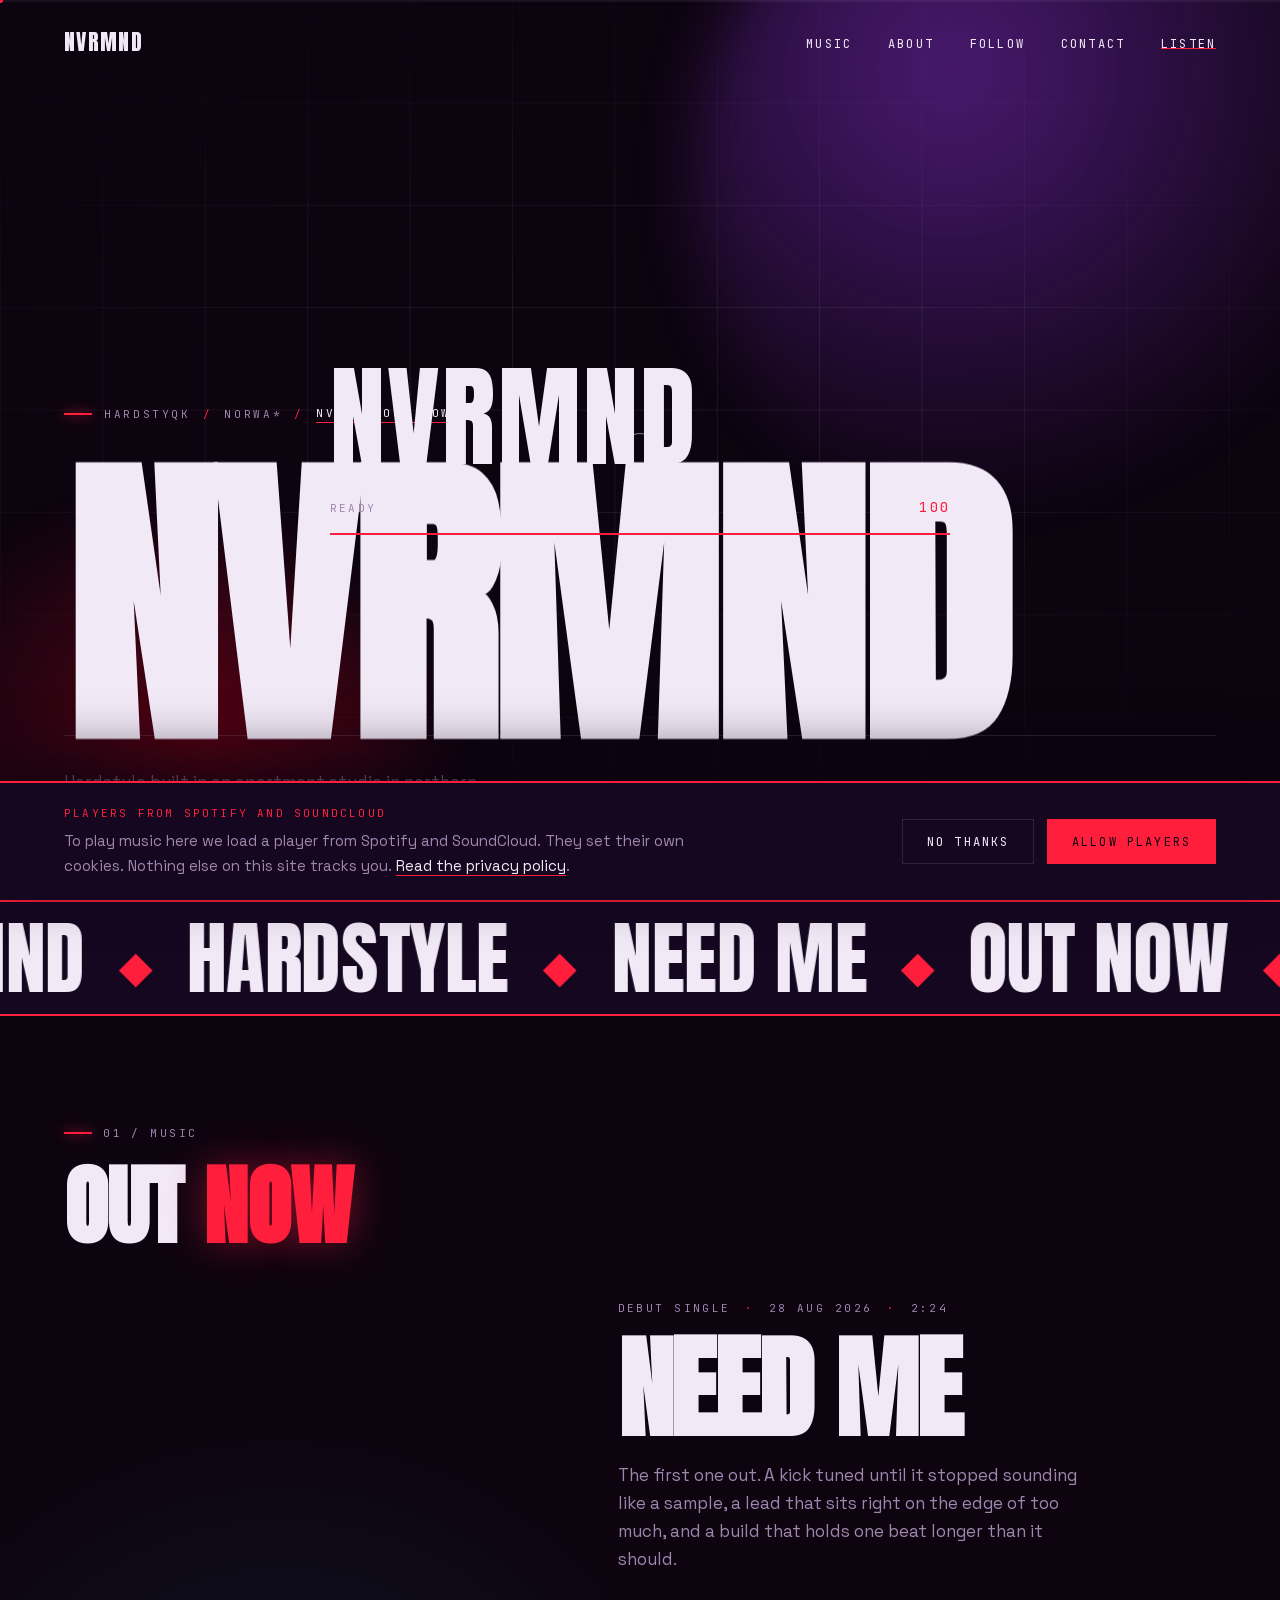
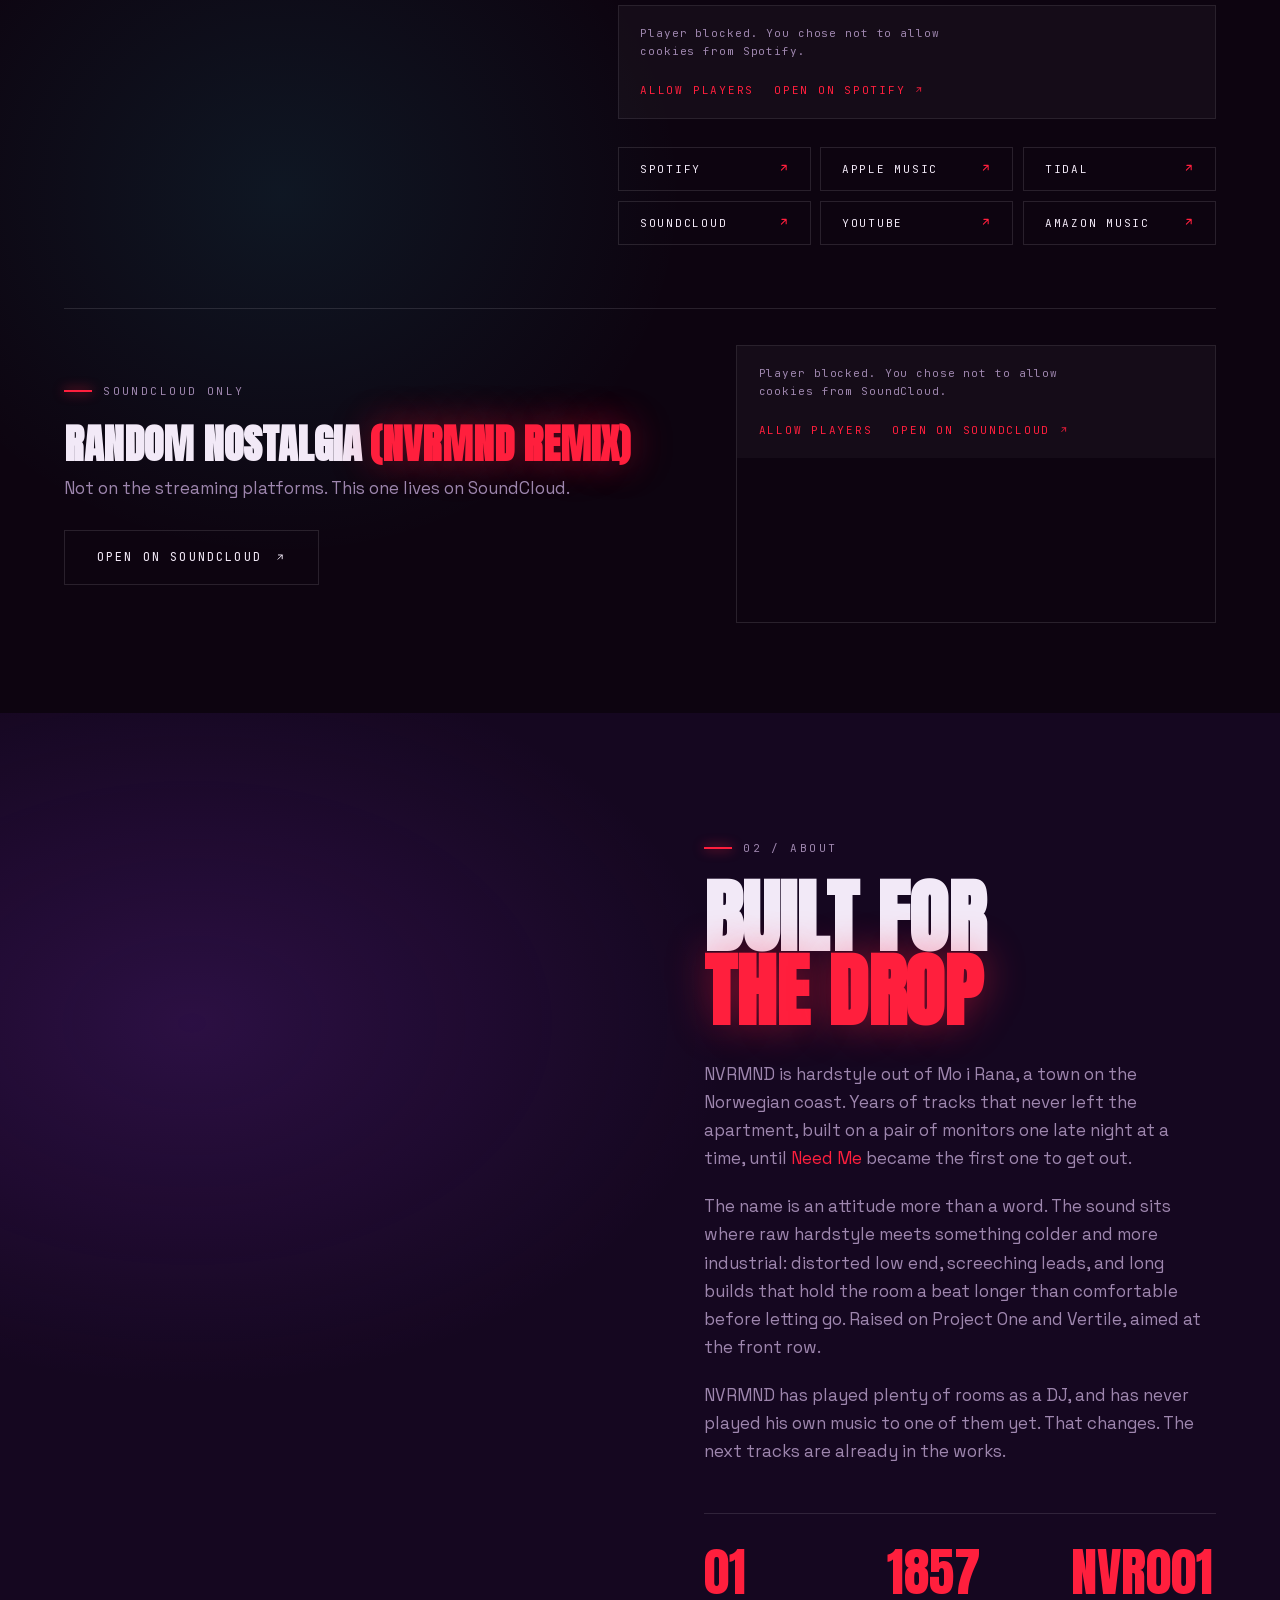
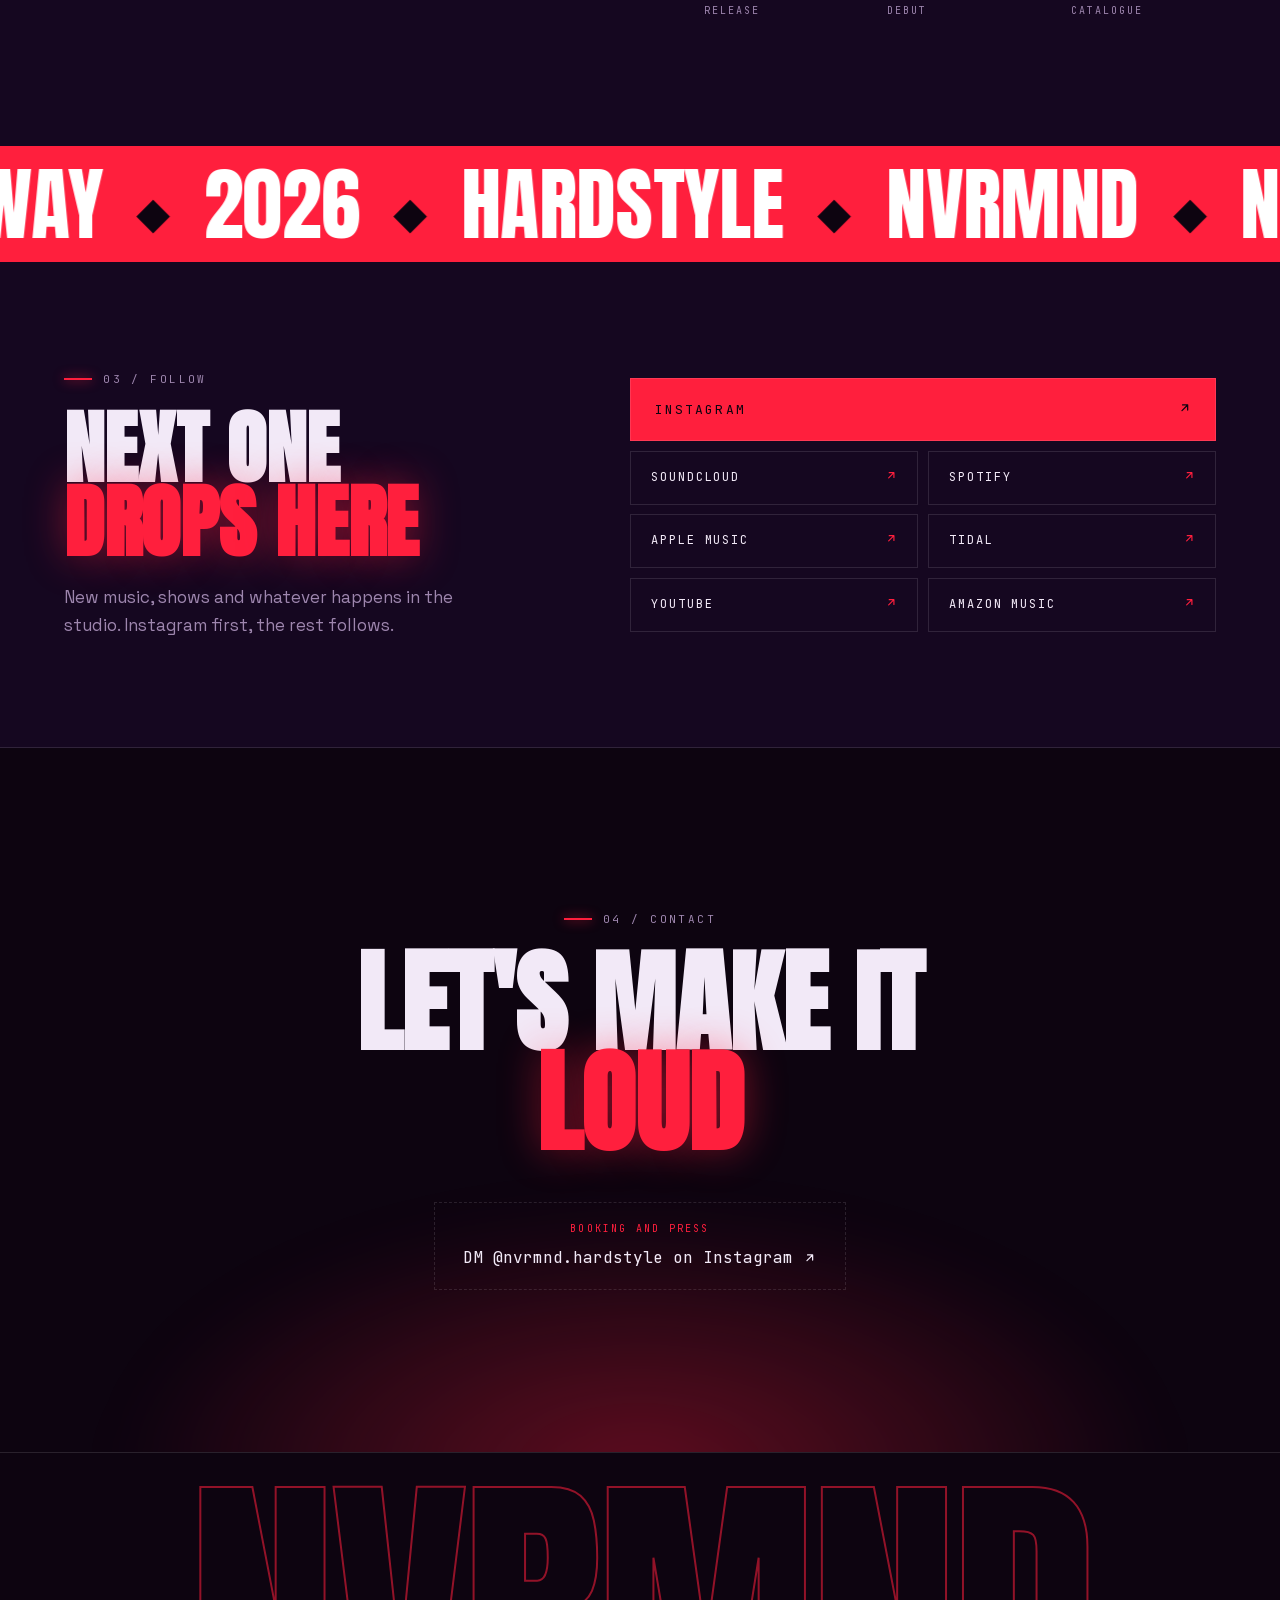
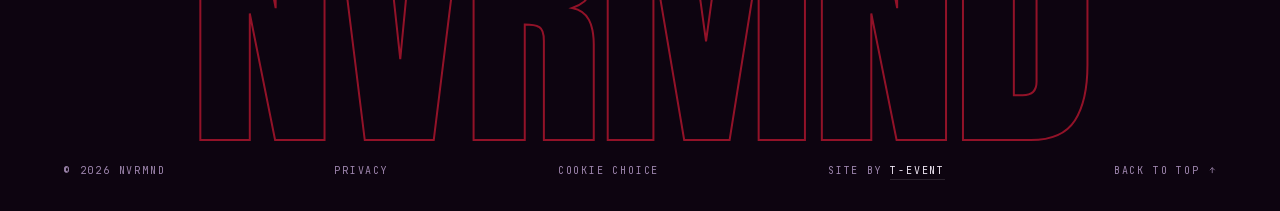
==== index.html @ ece62147 "Selvhostede skrifter, null kall til Google Tre woff2-filer i assets/fonts/, 68 KiB totalt, latin-del" ====
<!DOCTYPE html>
<html lang="en">
<head>
<meta charset="UTF-8">
<meta name="viewport" content="width=device-width, initial-scale=1">
<title>NVRMND | Norwegian Hardstyle Producer</title>
<meta name="description" content="NVRMND is a hardstyle producer from Norway. Debut single Need Me is out now on Spotify, Apple Music, Tidal and SoundCloud.">
<meta name="theme-color" content="#0D0410">
<meta name="format-detection" content="telephone=no">
<meta name="author" content="NVRMND">

<!-- Full indeksering, og store forhåndsvisningsbilder i søkeresultatene -->
<meta name="robots" content="index, follow, max-image-preview:large, max-snippet:-1, max-video-preview:-1">

<!-- Delingskort (Instagram, Messenger, Discord osv.).
     og:image og og:url MÅ være absolutte URL-er, ellers vises ikke kortet. -->
<meta property="og:type" content="profile">
<meta property="og:site_name" content="NVRMND">
<meta property="og:locale" content="en_GB">
<meta property="og:title" content="NVRMND | Norwegian Hardstyle Producer">
<meta property="og:description" content="Debut single Need Me is out now. Hardstyle from Norway.">
<meta property="og:url" content="https://t-event.github.io/nvrmnd-website/">
<!-- Liggende 1200x630 fordi Facebook og LinkedIn beskjærer kvadratiske bilder -->
<meta property="og:image" content="https://t-event.github.io/nvrmnd-website/assets/og-image.jpg">
<meta property="og:image:width" content="1200">
<meta property="og:image:height" content="630">
<meta property="og:image:alt" content="NVRMND. Debut single Need Me out now.">

<meta name="twitter:card" content="summary_large_image">
<meta name="twitter:title" content="NVRMND | Norwegian Hardstyle Producer">
<meta name="twitter:description" content="Debut single Need Me is out now. Hardstyle from Norway.">
<meta name="twitter:image" content="https://t-event.github.io/nvrmnd-website/assets/og-image.jpg">

<link rel="canonical" href="https://t-event.github.io/nvrmnd-website/">
<link rel="icon" href="favicon.ico" sizes="any">
<link rel="icon" href="assets/favicon.png" type="image/png">
<link rel="apple-touch-icon" href="assets/apple-touch-icon.png">
<link rel="manifest" href="site.webmanifest">

<!-- Settes før CSS lastes. Uten JavaScript får siden aldri klassen, og da
     vises alt innhold med én gang i stedet for å bli liggende usynlig
     bak preloaderen og scroll-avsløringen. -->
<script>document.documentElement.classList.add('js');</script>

<!-- Strukturerte data. Dette er det søkemotorer og språkmodeller leser for å
     forstå hvem artisten er og hva som er gitt ut. sameAs-lenkene knytter
     profilene sammen til én enhet i Googles kunnskapsgraf. -->
<script type="application/ld+json">
{
  "@context": "https://schema.org",
  "@graph": [
    {
      "@type": "MusicGroup",
      "@id": "https://t-event.github.io/nvrmnd-website/#artist",
      "name": "NVRMND",
      "alternateName": ["Nevermind", "NVRMND Hardstyle"],
      "genre": ["Hardstyle", "Hardcore", "Electronic"],
      "description": "NVRMND is a hardstyle producer from Norway. Distorted kicks, screeching leads, and long builds, all made in an apartment studio.",
      "url": "https://t-event.github.io/nvrmnd-website/",
      "image": "https://t-event.github.io/nvrmnd-website/assets/need-me.jpg",
      "foundingLocation": {
        "@type": "Place",
        "name": "Mo i Rana",
        "address": {
          "@type": "PostalAddress",
          "addressLocality": "Mo i Rana",
          "addressCountry": "NO"
        }
      },
      "sameAs": [
        "https://www.instagram.com/nvrmnd.hardstyle",
        "https://soundcloud.com/marius-hagensen",
        "https://open.spotify.com/artist/6vSV3iI3VMqzfy0wnWcI8E",
        "https://music.apple.com/no/artist/nvrmnd/6806555186",
        "https://tidal.com/artist/85185574",
        "https://music.amazon.com/artists/B01GB1HH3Y/nvrmnd"
      ]
    },
    {
      "@type": "MusicRecording",
      "@id": "https://t-event.github.io/nvrmnd-website/#need-me",
      "name": "Need Me",
      "byArtist": { "@id": "https://t-event.github.io/nvrmnd-website/#artist" },
      "datePublished": "2026-08-28",
      "duration": "PT2M24S",
      "genre": "Hardstyle",
      "inAlbum": {
        "@type": "MusicAlbum",
        "name": "Need Me",
        "albumProductionType": "StudioAlbum",
        "albumReleaseType": "SingleRelease",
        "byArtist": { "@id": "https://t-event.github.io/nvrmnd-website/#artist" }
      },
      "image": "https://t-event.github.io/nvrmnd-website/assets/need-me.jpg",
      "url": "https://open.spotify.com/track/4iiM7v8EZcTVfnWacZ7ghQ",
      "sameAs": [
        "https://open.spotify.com/track/4iiM7v8EZcTVfnWacZ7ghQ",
        "https://music.apple.com/no/album/need-me/6806555357?i=6806555358",
        "https://tidal.com/track/556694168",
        "https://soundcloud.com/marius-hagensen/need-me",
        "https://music.amazon.com/tracks/B0HH3XDYPG"
      ]
    },
    {
      "@type": "WebSite",
      "@id": "https://t-event.github.io/nvrmnd-website/#website",
      "url": "https://t-event.github.io/nvrmnd-website/",
      "name": "NVRMND",
      "inLanguage": "en",
      "about": { "@id": "https://t-event.github.io/nvrmnd-website/#artist" }
    }
  ]
}
</script>
<!-- Skriftene er selvhostet, se @font-face øverst i style.css. Forhåndslastes
     så de kommer samtidig med stilarket. -->
<link rel="preload" as="font" type="font/woff2" crossorigin href="assets/fonts/anton-400-latin.woff2">
<link rel="preload" as="font" type="font/woff2" crossorigin href="assets/fonts/jetbrains-mono-variable-latin.woff2">
<link rel="preload" as="font" type="font/woff2" crossorigin href="assets/fonts/space-grotesk-variable-latin.woff2">
<link rel="stylesheet" href="css/style.css?v=202609062348">
</head>
<body>

<!-- Ikoner som inline SVG. Unicode-piler ble tegnet som emoji på iPhone. -->
<svg width="0" height="0" style="position:absolute" aria-hidden="true" focusable="false">
  <symbol id="i-ne" viewBox="0 0 24 24"><path d="M7 17 17 7M8 7h9v9"/></symbol>
  <symbol id="i-down" viewBox="0 0 24 24"><path d="M12 5v14M6 13l6 6 6-6"/></symbol>
  <symbol id="i-up" viewBox="0 0 24 24"><path d="M12 19V5M6 11l6-6 6 6"/></symbol>
  <symbol id="i-right" viewBox="0 0 24 24"><path d="M5 12h14M13 6l6 6-6 6"/></symbol>
</svg>

<a class="skip" href="#top">Skip to content</a>

<!-- ============ FILM GRAIN OVERLAY ============ -->
<div class="grain" aria-hidden="true"></div>

<!-- ============ CUSTOM CURSOR ============ -->
<div class="cursor" aria-hidden="true">
  <div class="cursor__dot"></div>
  <div class="cursor__ring"><span class="cursor__label"></span></div>
</div>

<!-- ============ SCROLL PROGRESS ============ -->
<div class="progress" aria-hidden="true"><span class="progress__bar"></span></div>

<!-- ============ PRELOADER ============ -->
<div class="preloader" id="preloader">
  <div class="preloader__inner">
    <div class="preloader__word" data-scramble="NVRMND">NVRMND</div>
    <div class="preloader__meta">
      <span class="preloader__status">LOADING SYSTEM</span>
      <span class="preloader__count">000</span>
    </div>
    <div class="preloader__track"><span class="preloader__fill"></span></div>
  </div>
  <div class="preloader__curtain"></div>
</div>

<!-- ============ NAV ============ -->
<header class="nav">
  <a href="#hero" class="nav__logo" data-cursor="hover">NVRMND</a>

  <nav class="nav__links" aria-label="Main">
    <a href="#music"   class="nav__link" data-cursor="hover" data-text="Music"><span>Music</span></a>
    <a href="#about"   class="nav__link" data-cursor="hover" data-text="About"><span>About</span></a>
    <a href="#follow"  class="nav__link" data-cursor="hover" data-text="Follow"><span>Follow</span></a>
    <a href="#booking" class="nav__link" data-cursor="hover" data-text="Contact"><span>Contact</span></a>
    <!-- Artistprofilen, ikke låten: da trenger ikke lenka endres ved ny musikk -->
    <a href="https://open.spotify.com/artist/6vSV3iI3VMqzfy0wnWcI8E" target="_blank" rel="noopener"
       class="nav__link nav__link--cta" data-cursor="hover" data-text="Listen"><span>Listen</span></a>
  </nav>

  <button class="nav__toggle" id="navToggle" aria-label="Menu" aria-expanded="false">
    <span></span><span></span>
  </button>
</header>

<!-- ============ MOBILE MENU ============ -->
<div class="menu" id="menu">
  <a href="#music"   class="menu__link">Music</a>
  <a href="#about"   class="menu__link">About</a>
  <a href="#follow"  class="menu__link">Follow</a>
  <a href="#booking" class="menu__link">Contact</a>
  <a href="https://open.spotify.com/artist/6vSV3iI3VMqzfy0wnWcI8E" target="_blank" rel="noopener" class="menu__link menu__link--cta">Listen <svg class="ico" aria-hidden="true"><use href="#i-ne"></use></svg></a>
</div>

<main id="top">

<!-- ============ HERO ============ -->
<section class="hero" id="hero">
  <div class="hero__bg" aria-hidden="true">
    <div class="orb orb--1" data-parallax="0.18"></div>
    <div class="orb orb--2" data-parallax="-0.12"></div>
    <div class="hero__grid"></div>
    <div class="hero__scan"></div>
  </div>

  <div class="hero__content">
    <p class="hero__eyebrow" data-reveal>
      <span class="tick"></span> Hardstyle <span class="sep">/</span> Norway <span class="sep">/</span> <a href="#music" class="hero__eyebrow-link" data-cursor="hover">NVR001 out now</a>
    </p>

    <h1 class="hero__title" data-parallax="-0.06" aria-label="NVRMND">
      <span class="hero__title-line" data-glitch="NVRMND">
        <span class="l">N</span><span class="l">V</span><span class="l">R</span><span class="l">M</span><span class="l">N</span><span class="l">D</span>
      </span>
    </h1>

    <div class="hero__foot">
      <p class="hero__sub" data-reveal data-delay="1">
        Hardstyle built in an apartment studio in northern Norway.
        Distorted kicks, screeching leads, nothing polished that shouldn't be.
      </p>
      <a href="#music" class="btn" data-magnetic data-cursor="hover">
        <span class="btn__label" data-scramble-hover="Hear it">Hear it</span>
        <span class="btn__arrow"><svg class="ico" aria-hidden="true"><use href="#i-down"></use></svg></span>
      </a>
    </div>
  </div>

  <div class="hero__scroll" aria-hidden="true">
    <span>Scroll</span>
    <span class="hero__scroll-line"></span>
  </div>
</section>

<!-- ============ MARQUEE ============ -->
<div class="marquee" aria-hidden="true">
  <div class="marquee__track" data-marquee>
    <span class="marquee__item">Need Me <i>◆</i> Out now <i>◆</i> NVRMND <i>◆</i> Hardstyle <i>◆</i></span>
    <span class="marquee__item">Need Me <i>◆</i> Out now <i>◆</i> NVRMND <i>◆</i> Hardstyle <i>◆</i></span>
    <span class="marquee__item">Need Me <i>◆</i> Out now <i>◆</i> NVRMND <i>◆</i> Hardstyle <i>◆</i></span>
    <span class="marquee__item">Need Me <i>◆</i> Out now <i>◆</i> NVRMND <i>◆</i> Hardstyle <i>◆</i></span>
  </div>
</div>

<!-- ============ MUSIC ============ -->
<!--
  NB: Denne seksjonen viser én utgivelse i stort format fordi katalogen er liten.
  Den horisontale scroll-raden ligger klar lenger nede i denne fila, kommentert ut.
  Når det finnes 4+ låter: bytt inn den blokken og legg klassen "music--rail" på
  <section class="music">. All CSS og JS for raden er allerede på plass.
-->
<section class="music" id="music">
  <div class="music__head">
    <p class="label" data-reveal><span class="tick"></span> 01 / Music</p>
    <h2 class="music__title" data-reveal data-delay="1" data-split>Out <em>now</em></h2>
  </div>

  <article class="featured">
    <a class="featured__art"
       href="https://open.spotify.com/track/4iiM7v8EZcTVfnWacZ7ghQ"
       target="_blank" rel="noopener"
       data-cursor="play" data-reveal data-wipe
       aria-label="Listen to Need Me on Spotify">
      <!-- WebP der det støttes, JPEG ellers. 1100 px holder for 2x-skjermer
           når bildet vises i rundt 550 px. Originalen på 1400 brukes bare
           til deling og strukturerte data. -->
      <picture>
        <source type="image/webp"
                srcset="assets/need-me-600.webp 600w, assets/need-me-1100.webp 1100w"
                sizes="(max-width: 900px) 90vw, 40vw">
        <img src="assets/need-me-600.jpg"
             srcset="assets/need-me-600.jpg 600w, assets/need-me-1100.jpg 1100w"
             sizes="(max-width: 900px) 90vw, 40vw"
             alt="Cover art for NVRMND, Need Me"
             width="1100" height="1100" loading="lazy" decoding="async">
      </picture>
      <span class="featured__cat">NVR001</span>
    </a>

    <div class="featured__info">
      <p class="label" data-reveal data-delay="1">Debut single <span class="dot">·</span> 28 Aug 2026 <span class="dot">·</span> 2:24</p>
      <h3 class="featured__title" data-reveal data-delay="2">Need Me</h3>
      <p class="featured__desc" data-reveal data-delay="3">
        The first one out. A kick tuned until it stopped sounding like a sample,
        a lead that sits right on the edge of too much, and a build that holds
        one beat longer than it should.
      </p>

      <!-- Spilleren settes inn av JS så snart samtykke finnes. Har den
           besøkende sagt ja før, skjer det umiddelbart ved sidelasting. -->
      <div class="embed" data-reveal data-delay="4"
           data-embed-src="https://open.spotify.com/embed/track/4iiM7v8EZcTVfnWacZ7ghQ?utm_source=generator&amp;theme=0"
           data-embed-height="152"
           data-embed-title="Spotify player for Need Me by NVRMND"
           data-embed-name="Spotify"
           data-embed-fallback="https://open.spotify.com/track/4iiM7v8EZcTVfnWacZ7ghQ">
      </div>

      <ul class="platforms" data-reveal data-delay="5">
        <li><a class="platform" href="https://open.spotify.com/track/4iiM7v8EZcTVfnWacZ7ghQ" target="_blank" rel="noopener" aria-label="Need Me on Spotify" data-magnetic data-cursor="hover"><span>Spotify</span><i><svg class="ico" aria-hidden="true"><use href="#i-ne"></use></svg></i></a></li>
        <li><a class="platform" href="https://music.apple.com/no/album/need-me/6806555357?i=6806555358" target="_blank" rel="noopener" aria-label="Need Me on Apple Music" data-magnetic data-cursor="hover"><span>Apple Music</span><i><svg class="ico" aria-hidden="true"><use href="#i-ne"></use></svg></i></a></li>
        <li><a class="platform" href="https://tidal.com/track/556694168" target="_blank" rel="noopener" aria-label="Need Me on Tidal" data-magnetic data-cursor="hover"><span>Tidal</span><i><svg class="ico" aria-hidden="true"><use href="#i-ne"></use></svg></i></a></li>
        <li><a class="platform" href="https://soundcloud.com/marius-hagensen/need-me" target="_blank" rel="noopener" aria-label="Need Me on SoundCloud" data-magnetic data-cursor="hover"><span>SoundCloud</span><i><svg class="ico" aria-hidden="true"><use href="#i-ne"></use></svg></i></a></li>
        <li><a class="platform" href="https://www.youtube.com/watch?v=Cu71go7IyKI" target="_blank" rel="noopener" aria-label="Need Me on YouTube" data-magnetic data-cursor="hover"><span>YouTube</span><i><svg class="ico" aria-hidden="true"><use href="#i-ne"></use></svg></i></a></li>
        <li><a class="platform" href="https://music.amazon.com/tracks/B0HH3XDYPG" target="_blank" rel="noopener" aria-label="Need Me on Amazon Music" data-magnetic data-cursor="hover"><span>Amazon Music</span><i><svg class="ico" aria-hidden="true"><use href="#i-ne"></use></svg></i></a></li>
      </ul>
    </div>
  </article>

  <!-- Remix, kun på SoundCloud -->
  <aside class="more" data-reveal>
    <div class="more__text">
      <p class="label"><span class="tick"></span> SoundCloud only</p>
      <h3 class="more__title">Random Nostalgia <em>(NVRMND Remix)</em></h3>
      <p class="more__desc">Not on the streaming platforms. This one lives on SoundCloud.</p>
      <a class="btn btn--ghost" href="https://soundcloud.com/marius-hagensen/random-nostalgia-nvrmnd-remix" target="_blank" rel="noopener" data-magnetic data-cursor="hover">
        <span class="btn__label">Open on SoundCloud</span><span class="btn__arrow"><svg class="ico" aria-hidden="true"><use href="#i-ne"></use></svg></span>
      </a>
    </div>

    <div class="embed"
         data-embed-src="https://w.soundcloud.com/player/?url=https%3A//soundcloud.com/marius-hagensen/random-nostalgia-nvrmnd-remix&amp;color=%23ff1f3d&amp;auto_play=false&amp;hide_related=true&amp;show_comments=false&amp;show_user=false&amp;show_reposts=false&amp;show_teaser=false&amp;visual=true"
         data-embed-height="300"
         data-embed-title="SoundCloud player for Random Nostalgia, NVRMND Remix"
         data-embed-name="SoundCloud"
         data-embed-fallback="https://soundcloud.com/marius-hagensen/random-nostalgia-nvrmnd-remix">
    </div>
  </aside>
</section>

<!--
  ============ HORISONTAL SCROLL-RAD, KLAR TIL BRUK ============
  Slik slår du den på når det er nok låter:
    1. Legg til klassen "music--rail" på <section class="music" id="music">
    2. Bytt ut innholdet i seksjonen med blokken under
    3. Fyll inn tittel, år og lenke per kort, og legg coveret i /assets

  <div class="music__sticky">
    <div class="music__head">
      <p class="label" data-reveal><span class="tick"></span> 01 / Releases</p>
      <h2 class="music__title" data-reveal data-delay="1" data-split>Latest<br><em>drops</em></h2>
      <p class="music__hint" data-reveal data-delay="2">Keep scrolling <svg class="ico" aria-hidden="true"><use href="#i-right"></use></svg></p>
    </div>

    <div class="music__rail" data-rail>
      <article class="release" data-cursor="play">
        <a class="release__link" href="#" aria-label="Play Need Me">
          <div class="release__art"><img src="assets/need-me.jpg" alt=""></div>
          <div class="release__meta">
            <h3 class="release__title">Need Me</h3>
            <p class="release__info">Single <span>·</span> 2026</p>
          </div>
        </a>
      </article>

      ... flere .release-kort her ...

      <div class="rail-end">
        <p class="label">Full catalogue</p>
        <a href="https://open.spotify.com/artist/6vSV3iI3VMqzfy0wnWcI8E" class="btn btn--ghost" data-magnetic data-cursor="hover">
          <span class="btn__label">Spotify</span><span class="btn__arrow"><svg class="ico" aria-hidden="true"><use href="#i-ne"></use></svg></span>
        </a>
      </div>
    </div>

    <div class="music__progress" aria-hidden="true"><span data-rail-progress></span></div>
  </div>
  ============================================================
-->

<!-- ============ ABOUT ============ -->
<section class="about" id="about">
  <div class="about__media">
    <!-- PLASSHOLDER: midlertidig pressebilde. Byttes når det finnes et
         permanent. Behold width/height slik at plassen holdes av. -->
    <figure class="about__frame" data-parallax="0.05" data-reveal data-wipe data-cursor="hover">
      <picture>
        <source type="image/webp"
                srcset="assets/press-700.webp 700w, assets/press-1178.webp 1178w"
                sizes="(max-width: 900px) 92vw, 50vw">
        <img src="assets/press-700.jpg"
             srcset="assets/press-700.jpg 700w, assets/press-1178.jpg 1178w"
             sizes="(max-width: 900px) 92vw, 50vw"
             alt="NVRMND playing to a packed floor"
             width="1178" height="747" loading="lazy" decoding="async">
      </picture>
      <figcaption class="about__cap">Live, 2026</figcaption>
    </figure>
  </div>

  <div class="about__text">
    <p class="label" data-reveal><span class="tick"></span> 02 / About</p>
    <h2 class="about__title" data-reveal data-delay="1" data-split>Built for<br><em>the drop</em></h2>

    <!-- PLASSHOLDER: bio-utkast. Marius bør lese gjennom og gjøre teksten til sin egen. -->
    <div class="about__body">
      <p data-reveal data-delay="2">
        NVRMND is hardstyle out of Mo i Rana, a town on the Norwegian coast.
        Years of tracks that never left the apartment, built on a pair of
        monitors one late night at a time, until <em class="soft">Need Me</em>
        became the first one to get out.
      </p>
      <p data-reveal data-delay="3">
        The name is an attitude more than a word. The sound sits where raw
        hardstyle meets something colder and more industrial: distorted low
        end, screeching leads, and long builds that hold the room a beat
        longer than comfortable before letting go. Raised on Project One and
        Vertile, aimed at the front row.
      </p>
      <p data-reveal data-delay="4">
        NVRMND has played plenty of rooms as a DJ, and has never played his
        own music to one of them yet. That changes. The next tracks are
        already in the works.
      </p>
    </div>

    <div class="stats">
      <div class="stat" data-reveal data-delay="5"><span class="stat__num" data-count="1" data-pad="2">0</span><span class="stat__label">Release</span></div>
      <div class="stat" data-reveal data-delay="6"><span class="stat__num" data-count="2026">0</span><span class="stat__label">Debut</span></div>
      <div class="stat" data-reveal data-delay="6"><span class="stat__num">NVR001</span><span class="stat__label">Catalogue</span></div>
    </div>
  </div>
</section>

<!-- ============ MARQUEE 2 ============ -->
<div class="marquee marquee--red" aria-hidden="true">
  <div class="marquee__track" data-marquee data-direction="-1">
    <span class="marquee__item">NVRMND <i>◆</i> Norway <i>◆</i> 2026 <i>◆</i> Hardstyle <i>◆</i></span>
    <span class="marquee__item">NVRMND <i>◆</i> Norway <i>◆</i> 2026 <i>◆</i> Hardstyle <i>◆</i></span>
    <span class="marquee__item">NVRMND <i>◆</i> Norway <i>◆</i> 2026 <i>◆</i> Hardstyle <i>◆</i></span>
    <span class="marquee__item">NVRMND <i>◆</i> Norway <i>◆</i> 2026 <i>◆</i> Hardstyle <i>◆</i></span>
  </div>
</div>

<!-- ============ FOLLOW ============ -->
<section class="follow" id="follow">
  <div class="follow__inner">
    <div class="follow__text">
      <p class="label" data-reveal><span class="tick"></span> 03 / Follow</p>
      <h2 class="follow__title" data-reveal data-delay="1" data-split>Next one<br><em>drops here</em></h2>
      <p class="follow__desc" data-reveal data-delay="2">
        New music, shows and whatever happens in the studio.
        Instagram first, the rest follows.
      </p>
    </div>
    <div class="socials" data-reveal data-delay="2">
      <a href="https://www.instagram.com/nvrmnd.hardstyle" target="_blank" rel="me noopener" class="social social--primary" aria-label="NVRMND on Instagram" data-magnetic data-cursor="hover"><span>Instagram</span><i><svg class="ico" aria-hidden="true"><use href="#i-ne"></use></svg></i></a>
      <a href="https://soundcloud.com/marius-hagensen" target="_blank" rel="noopener" class="social" aria-label="NVRMND on SoundCloud" data-magnetic data-cursor="hover"><span>SoundCloud</span><i><svg class="ico" aria-hidden="true"><use href="#i-ne"></use></svg></i></a>
      <a href="https://open.spotify.com/artist/6vSV3iI3VMqzfy0wnWcI8E" target="_blank" rel="noopener" class="social" aria-label="NVRMND on Spotify" data-magnetic data-cursor="hover"><span>Spotify</span><i><svg class="ico" aria-hidden="true"><use href="#i-ne"></use></svg></i></a>
      <a href="https://music.apple.com/no/artist/nvrmnd/6806555186" target="_blank" rel="noopener" class="social" aria-label="NVRMND on Apple Music" data-magnetic data-cursor="hover"><span>Apple Music</span><i><svg class="ico" aria-hidden="true"><use href="#i-ne"></use></svg></i></a>
      <a href="https://tidal.com/artist/85185574" target="_blank" rel="noopener" class="social" aria-label="NVRMND on Tidal" data-magnetic data-cursor="hover"><span>Tidal</span><i><svg class="ico" aria-hidden="true"><use href="#i-ne"></use></svg></i></a>
      <a href="https://www.youtube.com/watch?v=Cu71go7IyKI" target="_blank" rel="noopener" class="social" aria-label="NVRMND on YouTube" data-magnetic data-cursor="hover"><span>YouTube</span><i><svg class="ico" aria-hidden="true"><use href="#i-ne"></use></svg></i></a>
      <a href="https://music.amazon.com/artists/B01GB1HH3Y/nvrmnd" target="_blank" rel="noopener" class="social" aria-label="NVRMND on Amazon Music" data-magnetic data-cursor="hover"><span>Amazon Music</span><i><svg class="ico" aria-hidden="true"><use href="#i-ne"></use></svg></i></a>
      <!-- PLASSHOLDER: TikTok-profil finnes ikke ennå. Fjern kommentaren når den er laget
      <a href="#" target="_blank" rel="noopener" class="social" data-magnetic data-cursor="hover"><span>TikTok</span><i><svg class="ico" aria-hidden="true"><use href="#i-ne"></use></svg></i></a>
      -->
    </div>
  </div>
</section>

<!-- ============ CONTACT ============ -->
<section class="booking" id="booking">
  <div class="booking__inner">
    <p class="label" data-reveal><span class="tick"></span> 04 / Contact</p>
    <h2 class="booking__title" data-reveal data-delay="1" data-split>Let's make it<br><em>loud</em></h2>

    <!--
      PLASSHOLDER: booking-e-post er ikke satt opp ennå.
      Når adressen finnes: slett .booking__soon under og fjern kommentaren rundt lenka.

      <a href="mailto:ADRESSE" class="booking__mail" data-cursor="hover"
         data-scramble-hover="ADRESSE" data-reveal data-delay="2">ADRESSE</a>
    -->
    <p class="booking__soon" data-reveal data-delay="2">
      <span class="booking__soon-label">Booking and press</span>
      <a class="booking__soon-text" href="https://www.instagram.com/nvrmnd.hardstyle"
         target="_blank" rel="noopener" data-cursor="hover">DM @nvrmnd.hardstyle on Instagram <svg class="ico" aria-hidden="true"><use href="#i-ne"></use></svg></a>
    </p>

  </div>

  <div class="booking__glow" aria-hidden="true"></div>
</section>

</main>

<!-- ============ FOOTER ============ -->
<footer class="footer">
  <div class="footer__word" aria-hidden="true" data-reveal><span class="l">N</span><span class="l">V</span><span class="l">R</span><span class="l">M</span><span class="l">N</span><span class="l">D</span></div>
  <div class="footer__row">
    <!-- Årstallet settes av JS. 2026 står her som fallback uten JavaScript. -->
    <span>© <span id="year">2026</span> NVRMND</span>
    <a href="privacy.html" class="footer__link" data-cursor="hover">Privacy</a>
    <button type="button" class="footer__link footer__reset" id="consentReset" data-cursor="hover">Cookie choice</button>
    <span class="footer__credit">
      Site by <a href="https://t-event.no" target="_blank" rel="noopener" data-cursor="hover">T-Event</a>
    </span>
    <a href="#top" class="footer__top" data-cursor="hover">Back to top <svg class="ico" aria-hidden="true"><use href="#i-up"></use></svg></a>
  </div>
</footer>

<!-- ============ SAMTYKKE FOR INNEBYGDE SPILLERE ============
     Vises kun til den som ikke har valgt ennå. Valget lagres lokalt i
     nettleseren og sendes ingen steder. -->
<div class="consent" id="consent" role="dialog" aria-modal="false"
     aria-labelledby="consentTitle" hidden>
  <div class="consent__inner">
    <div class="consent__text">
      <p class="consent__title" id="consentTitle">Players from Spotify and SoundCloud</p>
      <p class="consent__body">
        To play music here we load a player from Spotify and SoundCloud. They
        set their own cookies. Nothing else on this site tracks you.
        <a href="privacy.html">Read the privacy policy</a>.
      </p>
    </div>
    <div class="consent__actions">
      <button class="btn btn--ghost" type="button" data-consent="denied" data-cursor="hover">
        <span class="btn__label">No thanks</span>
      </button>
      <button class="btn" type="button" data-consent="granted" data-cursor="hover">
        <span class="btn__label">Allow players</span>
      </button>
    </div>
  </div>
</div>

<script src="js/main.js?v=202609062348" defer></script>
</body>
</html>
---- css/style.css ----
/* ==========================================================================
   NVRMND / style.css
   Mørk lilla base, skarp rød aksent. Alle farger som variabler under.
   ========================================================================== */

/* ==========================================================================
   SKRIFTER, SELVHOSTET
   Hentet fra Google Fonts (SIL Open Font License), latin-delsett. Ligger i
   assets/fonts/ så nettleseren slipper to ekstra tilkoblinger og et ekstra
   stilark, og ingen IP-adresse går til Google. Space Grotesk og JetBrains
   Mono er variable skrifter: én fil per familie dekker alle vektene.
   ========================================================================== */

@font-face{
  font-family:'Anton';
  font-style:normal;
  font-weight:400;
  font-display:swap;
  src:url('../assets/fonts/anton-400-latin.woff2') format('woff2');
  unicode-range:U+0000-00FF, U+0131, U+0152-0153, U+02BB-02BC, U+02C6, U+02DA, U+02DC, U+0304, U+0308, U+0329, U+2000-206F, U+20AC, U+2122, U+2191, U+2193, U+2212, U+2215, U+FEFF, U+FFFD;
}
@font-face{
  font-family:'JetBrains Mono';
  font-style:normal;
  font-weight:400 500;
  font-display:swap;
  src:url('../assets/fonts/jetbrains-mono-variable-latin.woff2') format('woff2');
  unicode-range:U+0000-00FF, U+0131, U+0152-0153, U+02BB-02BC, U+02C6, U+02DA, U+02DC, U+0304, U+0308, U+0329, U+2000-206F, U+20AC, U+2122, U+2191, U+2193, U+2212, U+2215, U+FEFF, U+FFFD;
}
@font-face{
  font-family:'Space Grotesk';
  font-style:normal;
  font-weight:400 700;
  font-display:swap;
  src:url('../assets/fonts/space-grotesk-variable-latin.woff2') format('woff2');
  unicode-range:U+0000-00FF, U+0131, U+0152-0153, U+02BB-02BC, U+02C6, U+02DA, U+02DC, U+0304, U+0308, U+0329, U+2000-206F, U+20AC, U+2122, U+2191, U+2193, U+2212, U+2215, U+FEFF, U+FFFD;
}

:root{
  /* --- Farger (endre her, slår gjennom overalt) --- */
  --bg:            #0D0410;
  --bg-2:          #150720;
  --purple-deep:   #2A0B3D;
  --purple:        #4A1173;
  --purple-bright: #7B2CBF;
  --red:           #FF1F3D;
  --red-dark:      #C4001A;
  /* Tredjefarge hentet fra Need Me-coveret. Brukes sparsomt, mest rundt coveret. */
  --cyan:          #22D6E8;
  --text:          #F2E9F7;
  --muted:         #9E86AE;
  --line:          rgba(242,233,247,.12);

  /* --- Typografi --- */
  --font-display: 'Anton', 'Arial Narrow', Impact, sans-serif;
  --font-body:    'Space Grotesk', -apple-system, BlinkMacSystemFont, 'Segoe UI', sans-serif;
  --font-mono:    'JetBrains Mono', ui-monospace, 'SF Mono', Menlo, monospace;

  /* --- Rytme --- */
  --pad:  clamp(1.25rem, 5vw, 5rem);
  --ease: cubic-bezier(.16,1,.3,1);
}

*,*::before,*::after{ box-sizing:border-box; }

html{
  scroll-behavior:smooth;
  -webkit-text-size-adjust:100%;
}

body{
  margin:0;
  background:var(--bg);
  color:var(--text);
  font-family:var(--font-body);
  font-size:clamp(.95rem,.9rem + .3vw,1.0625rem);
  line-height:1.65;
  overflow-x:hidden;
  -webkit-font-smoothing:antialiased;
}

body.is-locked{ overflow:hidden; }

/* height:auto er ikke valgfritt. width- og height-attributtene i HTML setter
   også en CSS-høyde, og uten dette låses bildet til attributtets høyde mens
   bredden skalerer, slik at det strekkes. */
img{ max-width:100%; height:auto; display:block; }
a{ color:inherit; text-decoration:none; }

::selection{ background:var(--red); color:#fff; }

/* Custom scrollbar */
::-webkit-scrollbar{ width:10px; }
::-webkit-scrollbar-track{ background:var(--bg); }
::-webkit-scrollbar-thumb{ background:var(--purple-deep); }
::-webkit-scrollbar-thumb:hover{ background:var(--red); }

/* ==========================================================================
   FELLESKOMPONENTER
   ========================================================================== */

.label{
  font-family:var(--font-mono);
  font-size:.6875rem;
  letter-spacing:.22em;
  text-transform:uppercase;
  color:var(--muted);
  display:flex;
  align-items:center;
  gap:.7rem;
  margin:0 0 1.5rem;
}

.tick{
  width:28px; height:2px;
  background:var(--red);
  display:inline-block;
  box-shadow:0 0 12px var(--red);
  transform-origin:left center;
  /* Samme 150 BPM som gløden i kontaktseksjonen. Hele siden får én puls. */
  animation:tickKick .4s cubic-bezier(.2,.8,.3,1) infinite;
}
/* Kun transform i keyframes. Animert box-shadow tegnes på nytt hver
   frame og koster på svake enheter. */
@keyframes tickKick{
  0%  { transform:scaleX(1); }
  55% { transform:scaleX(.78); }
  100%{ transform:scaleX(1); }
}

em{
  font-style:normal;
  color:var(--red);
  text-shadow:0 0 40px rgba(255,31,61,.45);
}
/* Låttitler inne i brødtekst, rødt, men uten den store gløden */
em.soft{ text-shadow:none; }

/* --- Knapp --- */
.btn{
  display:inline-flex;
  align-items:center;
  gap:.85rem;
  padding:1.05rem 2rem;
  background:var(--red);
  /* Mørk tekst på rødt: 5.2:1. Hvit på rødt var 3.8:1, under kravet på 4.5. */
  color:var(--bg);
  font-family:var(--font-mono);
  font-size:.75rem;
  letter-spacing:.18em;
  text-transform:uppercase;
  border:1px solid var(--red);
  position:relative;
  overflow:hidden;
  isolation:isolate;
  transition:color .4s var(--ease), border-color .4s var(--ease);
  will-change:transform;
}
.btn::before{
  content:'';
  position:absolute; inset:0;
  background:var(--text);
  transform:translateY(101%);
  transition:transform .5s var(--ease);
  z-index:-1;
}
.btn:hover{ color:var(--bg); border-color:var(--text); }
.btn:hover::before{ transform:translateY(0); }
.btn__arrow{ transition:transform .4s var(--ease); }
.btn:hover .btn__arrow{ transform:translateY(3px); }

.btn--ghost{
  background:transparent;
  color:var(--text);
  border-color:var(--line);
}
.btn--ghost::before{ background:var(--red); }
.btn--ghost:hover{ color:var(--bg); border-color:var(--red); }
.btn--ghost:hover .btn__arrow{ transform:translate(3px,-3px); }

/* ==========================================================================
   GRAIN + CURSOR + PROGRESS
   ========================================================================== */

.grain{
  /* Animasjonen flytter laget maks 9%. Tidligere lå det på -150%, som ga et
     komposittlag på 16 ganger skjermflaten helt uten grunn. */
  position:fixed; inset:-15%;
  z-index:9998;
  pointer-events:none;
  opacity:.35;
  background-image:url("data:image/svg+xml,%3Csvg xmlns='http://www.w3.org/2000/svg' width='200' height='200'%3E%3Cfilter id='n'%3E%3CfeTurbulence type='fractalNoise' baseFrequency='.8' numOctaves='3'/%3E%3C/filter%3E%3Crect width='200' height='200' filter='url(%23n)' opacity='.55'/%3E%3C/svg%3E");
  animation:grain 7s steps(9) infinite;
  mix-blend-mode:overlay;
}
@keyframes grain{
  0%,100%{ transform:translate(0,0) }
  10%{ transform:translate(-4%,-6%) }
  25%{ transform:translate(-9%,3%) }
  40%{ transform:translate(5%,-8%) }
  55%{ transform:translate(-2%,9%) }
  70%{ transform:translate(7%,4%) }
  85%{ transform:translate(-6%,-3%) }
}

/* Markøren er skjult som utgangspunkt. JS slår den på med .has-cursor på <body>
   først når den har bekreftet at det faktisk finnes en presis musepeker.
   Da, og bare da, skjules systemets egen peker. */
.cursor{ display:none; }

body.has-cursor .cursor{ display:block; }
body.has-cursor,
body.has-cursor a,
body.has-cursor button,
body.has-cursor [data-cursor]{ cursor:none; }

.cursor{
  position:fixed; top:0; left:0;
  z-index:9999;
  pointer-events:none;
}
.cursor__dot{
  position:fixed; top:0; left:0;
  width:5px; height:5px;
  margin:-2.5px 0 0 -2.5px;
  background:var(--red);
  border-radius:50%;
  transition:opacity .25s var(--ease);
}
.cursor__ring{
  position:fixed; top:0; left:0;
  width:34px; height:34px;
  margin:-17px 0 0 -17px;
  border:1px solid rgba(242,233,247,.55);
  border-radius:50%;
  display:grid;
  place-items:center;
  transition:width .3s var(--ease), height .3s var(--ease),
             margin .3s var(--ease), background-color .3s var(--ease),
             border-color .3s var(--ease);
}
/* Vanlig hover: ringen vokser, men holdes gjennomsiktig. En fylt flate her
   la seg oppå knappeteksten og skjulte den. */
.cursor.is-hover .cursor__ring{
  width:54px; height:54px; margin:-27px 0 0 -27px;
  background:transparent;
  border-color:var(--red);
}
/* Kun når ringen faktisk har en etikett å vise fylles den */
.cursor.is-label .cursor__ring{
  width:74px; height:74px; margin:-37px 0 0 -37px;
  background:var(--red);
  border-color:var(--red);
}
.cursor.is-label .cursor__dot{ opacity:0; }

.cursor__label{
  font-family:var(--font-mono);
  font-size:.625rem;
  letter-spacing:.14em;
  text-transform:uppercase;
  color:#fff;
  white-space:nowrap;
  opacity:0;
  transform:scale(.6);
  transition:opacity .3s var(--ease), transform .3s var(--ease);
}
.cursor.is-label .cursor__label{ opacity:1; transform:scale(1); }

.progress{
  position:fixed; top:0; left:0; right:0;
  height:2px;
  z-index:9997;
  background:rgba(242,233,247,.06);
}
.progress__bar{
  display:block; height:100%; width:0%;
  background:var(--red);
  box-shadow:0 0 14px var(--red);
}

/* ==========================================================================
   PRELOADER
   ========================================================================== */

/* Uten JavaScript blir preloaderen aldri fjernet, og ville dekket hele
   siden for alltid. Derfor vises den kun når .js finnes på <html>. */
.preloader{ display:none; }

.js .preloader{
  position:fixed; inset:0;
  z-index:10000;
  background-color:var(--bg);
  display:grid;
  place-items:center;
}

/* Gardinen dekker skjermen ved 45%. Nettopp da slippes preloaderens egen
   bakgrunn, slik at det er selve siden som kommer til syne når gardinen
   trekkes videre opp. Uten dette gled gardinen bort og etterlot en tom
   flate helt til elementet ble fjernet. */
.preloader.is-done{
  pointer-events:none;
  animation:preloaderClear 1.1s linear forwards;
}
@keyframes preloaderClear{
  0%,  44% { background-color:var(--bg); }
  45%, 100%{ background-color:transparent; }
}

.preloader__inner{
  width:min(620px,84vw);
  transition:opacity .5s var(--ease), transform .6s var(--ease);
}
.preloader.is-done .preloader__inner{
  opacity:0;
  transform:translateY(-24px);
}

.preloader__word{
  font-family:var(--font-display);
  font-size:clamp(3rem,11vw,7rem);
  line-height:.92;
  letter-spacing:.02em;
  margin-bottom:1.75rem;
}

.preloader__meta{
  display:flex;
  justify-content:space-between;
  align-items:baseline;
  font-family:var(--font-mono);
  font-size:.6875rem;
  letter-spacing:.2em;
  text-transform:uppercase;
  color:var(--muted);
  margin-bottom:.9rem;
}
.preloader__count{ color:var(--red); font-size:.875rem; }

.preloader__track{
  height:2px;
  background:rgba(242,233,247,.1);
  overflow:hidden;
}
.preloader__fill{
  display:block; height:100%; width:0%;
  background:var(--red);
  box-shadow:0 0 16px var(--red);
}

.preloader__curtain{
  position:absolute; inset:0;
  background:var(--purple-deep);
  transform:translateY(100%);
}
.preloader.is-done .preloader__curtain{
  animation:curtain 1.1s var(--ease) forwards;
}
@keyframes curtain{
  0%  { transform:translateY(100%); }
  45% { transform:translateY(0); }
  100%{ transform:translateY(-100%); }
}

/* ==========================================================================
   NAV
   ========================================================================== */

.nav{
  position:fixed;
  top:0; left:0; right:0;
  z-index:900;
  display:flex;
  align-items:center;
  justify-content:space-between;
  padding:1.5rem var(--pad);
  mix-blend-mode:difference;
  transition:transform .6s var(--ease);
}
.nav.is-hidden{ transform:translateY(-130%); }

.nav__logo{
  font-family:var(--font-display);
  font-size:1.375rem;
  letter-spacing:.06em;
}

.nav__links{ display:flex; gap:2.25rem; }

.nav__link{
  font-family:var(--font-mono);
  font-size:.75rem;
  letter-spacing:.18em;
  text-transform:uppercase;
  position:relative;
  overflow:hidden;
  display:block;
  height:1.2em;
}
.nav__link span{
  display:block;
  transition:transform .45s var(--ease);
}
/* Andre linje ruller opp nedenfra ved hover */
.nav__link::after{
  content:attr(data-text);
  position:absolute;
  left:0; top:0;
  color:var(--red);
  transform:translateY(100%);
  transition:transform .45s var(--ease);
}
.nav__link:hover span{ transform:translateY(-100%); }
.nav__link:hover::after{ transform:translateY(0); }
.nav__link::before{
  content:'';
  position:absolute; left:0; right:0; bottom:0;
  height:1px;
  background:var(--red);
  transform:scaleX(0);
  transform-origin:left;
  transition:transform .45s var(--ease);
}
.nav__link:hover::before{ transform:scaleX(1); }

.nav__toggle{
  display:none;
  width:38px; height:38px;
  background:none;
  border:0;
  padding:0;
  cursor:pointer;
  position:relative;
}
.nav__toggle span{
  position:absolute;
  left:6px; right:6px;
  height:2px;
  background:var(--text);
  transition:transform .4s var(--ease), opacity .3s;
}
.nav__toggle span:nth-child(1){ top:14px; }
.nav__toggle span:nth-child(2){ bottom:14px; }
.nav__toggle[aria-expanded="true"] span:nth-child(1){ transform:translateY(5px) rotate(45deg); }
.nav__toggle[aria-expanded="true"] span:nth-child(2){ transform:translateY(-5px) rotate(-45deg); }

.menu{
  position:fixed; inset:0;
  z-index:850;
  background:var(--bg-2);
  display:flex;
  flex-direction:column;
  justify-content:center;
  gap:.5rem;
  padding:0 var(--pad);
  clip-path:inset(0 0 100% 0);
  /* Uten visibility ble de tre lenkene liggende i tabulator-rekkefølgen
     på store skjermer, der menyen aldri er synlig. */
  visibility:hidden;
  transition:clip-path .8s var(--ease), visibility 0s linear .8s;
}
.menu.is-open{
  clip-path:inset(0 0 0 0);
  visibility:visible;
  transition:clip-path .8s var(--ease), visibility 0s;
}
.menu__link{
  font-family:var(--font-display);
  font-size:clamp(2.5rem,13vw,5rem);
  line-height:1.05;
  opacity:0;
  transform:translateY(30px);
  transition:opacity .5s var(--ease), transform .5s var(--ease), color .3s;
}
.menu.is-open .menu__link{ opacity:1; transform:none; }
.menu.is-open .menu__link:nth-child(1){ transition-delay:.18s; }
.menu.is-open .menu__link:nth-child(2){ transition-delay:.26s; }
.menu.is-open .menu__link:nth-child(3){ transition-delay:.34s; }
.menu.is-open .menu__link:nth-child(4){ transition-delay:.42s; }
.menu__link:hover{ color:var(--red); }

/* ==========================================================================
   HERO
   ========================================================================== */

.hero{
  position:relative;
  min-height:100svh;
  display:flex;
  flex-direction:column;
  justify-content:flex-end;
  padding:8rem var(--pad) 3rem;
  overflow:hidden;
}

.hero__bg{ position:absolute; inset:0; z-index:0; }

.orb{
  position:absolute;
  border-radius:50%;
  filter:blur(90px);
  will-change:transform;
}
.orb--1{
  width:min(58vw,760px); aspect-ratio:1;
  top:-14%; right:-12%;
  background:radial-gradient(circle at 35% 35%, var(--purple-bright), transparent 66%);
  opacity:.55;
}
.orb--2{
  width:min(44vw,560px); aspect-ratio:1;
  bottom:-18%; left:-10%;
  background:radial-gradient(circle at 60% 40%, var(--red-dark), transparent 68%);
  opacity:.4;
}

.hero__grid{
  position:absolute; inset:0;
  background-image:
    linear-gradient(var(--line) 1px, transparent 1px),
    linear-gradient(90deg, var(--line) 1px, transparent 1px);
  background-size:clamp(60px,8vw,110px) clamp(60px,8vw,110px);
  mask-image:radial-gradient(ellipse 90% 70% at 50% 45%, #000 20%, transparent 78%);
  -webkit-mask-image:radial-gradient(ellipse 90% 70% at 50% 45%, #000 20%, transparent 78%);
  opacity:.7;
}

.hero__scan{
  position:absolute; inset:0;
  background:repeating-linear-gradient(
    to bottom,
    transparent 0 3px,
    rgba(13,4,16,.55) 3px 4px
  );
  opacity:.5;
  pointer-events:none;
}

.hero__content{ position:relative; z-index:2; }

.hero__eyebrow{
  font-family:var(--font-mono);
  font-size:.6875rem;
  letter-spacing:.24em;
  text-transform:uppercase;
  color:var(--muted);
  display:flex;
  align-items:center;
  gap:.75rem;
  flex-wrap:wrap;
  margin:0 0 1.5rem;
}
.hero__eyebrow .sep{ color:var(--red); }

.hero__title{
  margin:0 0 3rem;
  font-family:var(--font-display);
  font-size:clamp(5rem,24vw,23rem);
  line-height:.78;
  letter-spacing:-.02em;
  will-change:transform;
}
.hero__title-line{
  display:flex;
  flex-wrap:nowrap;
  position:relative;
}

/* --- Glitch: rød/lilla kanaldeling som blinker med jevne mellomrom --- */
.hero__title-line::before,
.hero__title-line::after{
  content:attr(data-glitch);
  position:absolute;
  top:0; left:0;
  width:100%;
  pointer-events:none;
  opacity:0;
  letter-spacing:-.02em;
}
/* Rød + cyan er samme kanaldeling som på coveret */
.hero__title-line::before{ color:var(--red); }
.hero__title-line::after{ color:var(--cyan); }

.hero__title.is-done .hero__title-line::before{
  animation:glitchA 7s steps(2,end) infinite;
}
.hero__title.is-done .hero__title-line::after{
  animation:glitchB 7s steps(2,end) infinite;
}
@keyframes glitchA{
  0%,88%,100%{ opacity:0; transform:translate(0,0); clip-path:inset(0 0 0 0); }
  89%{ opacity:.9; transform:translate(-8px,3px); clip-path:inset(12% 0 58% 0); }
  91%{ opacity:.9; transform:translate(6px,-4px); clip-path:inset(62% 0 14% 0); }
  93%{ opacity:.7; transform:translate(-4px,0);   clip-path:inset(38% 0 40% 0); }
  95%{ opacity:0; }
}
@keyframes glitchB{
  0%,88%,100%{ opacity:0; transform:translate(0,0); clip-path:inset(0 0 0 0); }
  90%{ opacity:.75; transform:translate(9px,-2px); clip-path:inset(28% 0 46% 0); }
  92%{ opacity:.75; transform:translate(-7px,4px); clip-path:inset(66% 0 8% 0); }
  94%{ opacity:0; }
}
.hero__title .l{
  display:inline-block;
  transform:translateY(110%);
  transition:transform .1s;
  position:relative;
}
.hero__title.is-in .l{
  animation:letterUp 1s var(--ease) forwards;
}
.hero__title.is-in .l:nth-child(1){ animation-delay:.05s }
.hero__title.is-in .l:nth-child(2){ animation-delay:.12s }
.hero__title.is-in .l:nth-child(3){ animation-delay:.19s }
.hero__title.is-in .l:nth-child(4){ animation-delay:.26s }
.hero__title.is-in .l:nth-child(5){ animation-delay:.33s }
.hero__title.is-in .l:nth-child(6){ animation-delay:.40s }
@keyframes letterUp{ to{ transform:translateY(0) } }

/* Når inn-animasjonen er ferdig slippes bokstavene fri, så hover virker */
.hero__title.is-done .l{ animation:none; transform:none; }

.hero__title .l:hover{
  color:var(--red);
  transform:translateY(-2%) skewX(-6deg);
  transition:color .1s, transform .25s var(--ease);
}

.hero__foot{
  display:flex;
  align-items:flex-end;
  justify-content:space-between;
  gap:2.5rem;
  flex-wrap:wrap;
  border-top:1px solid var(--line);
  padding-top:2rem;
  /* Holder av plass til scroll-indikatoren i høyre hjørne, slik at den
     ikke legger seg oppå knappen. */
  padding-right:4rem;
}
.hero__sub{
  margin:0;
  max-width:38ch;
  color:var(--muted);
}

.hero__scroll{
  position:absolute;
  right:var(--pad);
  bottom:3rem;
  z-index:2;
  /* Den er kun dekorativ, og skal aldri stjele et klikk fra knappen under */
  pointer-events:none;
  display:flex;
  flex-direction:column;
  align-items:center;
  gap:.75rem;
  font-family:var(--font-mono);
  font-size:.625rem;
  letter-spacing:.2em;
  text-transform:uppercase;
  color:var(--muted);
  writing-mode:vertical-rl;
}
.hero__scroll-line{
  width:1px; height:70px;
  background:linear-gradient(var(--red), transparent);
  position:relative;
  overflow:hidden;
}
.hero__scroll-line::after{
  content:'';
  position:absolute; top:0; left:0;
  width:100%; height:35%;
  background:var(--red);
  animation:scrollCue 2s var(--ease) infinite;
}
@keyframes scrollCue{
  0%{ transform:translateY(-100%) } 100%{ transform:translateY(300%) }
}

/* ==========================================================================
   MARQUEE
   ========================================================================== */

.marquee{
  overflow:hidden;
  border-block:2px solid var(--red);
  background:var(--bg-2);
  padding:1rem 0;
  position:relative;
  z-index:3;
}
.marquee--red{
  background:var(--red);
  border-color:var(--red);
}
/* Stor tekst, kravet er 3:1. Hvit på rødt er 3.8. */
.marquee--red .marquee__item{ color:#fff; }
.marquee--red .marquee__item i{ color:var(--bg); }

.marquee__track{
  display:flex;
  width:max-content;
  will-change:transform;
}
.marquee__item{
  font-family:var(--font-display);
  font-size:clamp(2rem,6.5vw,5rem);
  line-height:1;
  letter-spacing:-.005em;
  white-space:nowrap;
  padding-right:1.25rem;
  text-transform:uppercase;
}
.marquee__item i{
  font-style:normal;
  color:var(--red);
  padding:0 .35em;
  font-size:.55em;
  vertical-align:middle;
}

/* ==========================================================================
   MUSIC / horisontal scroll
   ========================================================================== */

.music{
  position:relative;
  padding:clamp(5rem,12vh,9rem) var(--pad) clamp(4rem,10vh,7rem);
  /* Svakt cyan skjær der coveret står, som et ekko av artworket */
  background:
    radial-gradient(ellipse 45% 40% at 22% 60%, rgba(34,214,232,.09), transparent 70%),
    var(--bg);
}

/* --- Horisontal variant: legg klassen .music--rail på seksjonen --- */
.music--rail{
  padding:0;
  /* Høyden styrer hvor lenge seksjonen "henger", settes også av JS */
  height:340vh;
}
.music--rail .music__sticky{
  position:sticky;
  top:0;
  height:100svh;
  overflow:hidden;
  display:flex;
  flex-direction:column;
  justify-content:center;
  gap:clamp(1.5rem,4vh,3rem);
  padding-block:5rem 3rem;
}
.music--rail .music__head{ padding-inline:var(--pad); }

.music__head{
  position:relative;
  z-index:2;
}
.music__title{
  font-family:var(--font-display);
  font-size:clamp(2.5rem,7vw,5.5rem);
  line-height:.9;
  margin:0 0 1rem;
  text-transform:uppercase;
}
.music__hint{
  margin:0;
  font-family:var(--font-mono);
  font-size:.6875rem;
  letter-spacing:.2em;
  text-transform:uppercase;
  color:var(--red);
}

/* --- Featured release: én utgivelse i stort format --- */

.featured{
  display:grid;
  grid-template-columns:minmax(0,.9fr) minmax(0,1.1fr);
  gap:clamp(2rem,5vw,5rem);
  align-items:center;
  margin-top:clamp(2.5rem,6vh,4.5rem);
}

.featured__art{
  position:relative;
  display:block;
  border:2px solid var(--line);
  overflow:hidden;
  transition:border-color .45s var(--ease), transform .6s var(--ease),
             box-shadow .5s var(--ease);
}
.featured__art img{
  width:100%;
  height:auto;
  aspect-ratio:1;
  object-fit:cover;
  /* --gx/--gy settes av gyro-parallaksen, --zoom av scroll. Hover bygger
     videre på dem i stedet for å overskrive. */
  transform:translate3d(var(--gx,0px), var(--gy,0px), 0) scale(var(--zoom,1));
  transition:transform .35s var(--ease), filter .5s var(--ease);
  will-change:transform;
}
/* Skannelinjer over coveret, som resten av siden */
.featured__art::after{
  content:'';
  position:absolute; inset:0;
  background:repeating-linear-gradient(to bottom, transparent 0 3px, rgba(13,4,16,.32) 3px 4px);
  pointer-events:none;
}
/* Ved hover forskyves en cyan ramme bak coveret, samme kanaldeling som artworket */
.featured__art:hover{
  border-color:var(--red);
  transform:translateY(-8px);
  box-shadow:
    0 0 0 1px var(--red),
    14px 14px 0 -1px rgba(34,214,232,.4),
    0 30px 80px rgba(255,31,61,.25);
}
.featured__art:hover img{
  transform:translate3d(var(--gx,0px), var(--gy,0px), 0) scale(calc(var(--zoom,1) * 1.05));
  filter:saturate(1.15) contrast(1.05);
}

.featured__cat{
  position:absolute;
  left:0; bottom:0;
  z-index:2;
  background:var(--red);
  color:var(--bg);
  font-family:var(--font-mono);
  font-size:.6875rem;
  letter-spacing:.22em;
  padding:.5rem .9rem;
}

.featured__title{
  font-family:var(--font-display);
  font-size:clamp(3rem,9vw,7rem);
  line-height:.85;
  letter-spacing:-.02em;
  text-transform:uppercase;
  margin:0 0 1.5rem;
}
.featured__desc{
  color:var(--muted);
  max-width:44ch;
  margin:0 0 2rem;
}
/* Denne etiketten har ingen strek, bare tekst og skilletegn. Som flex ble
   hvert tekststykke et eget flex-element, og gap-en dro linja fra hverandre. */
.featured__info .label{
  display:block;
  gap:0;
}
.featured__info .label .dot{
  color:var(--red);
  padding:0 .45em;
}

/* --- Plattformlenker --- */
.platforms{
  list-style:none;
  margin:0; padding:0;
  display:grid;
  grid-template-columns:repeat(3,1fr);
  gap:.6rem;
}
.platform{
  display:flex;
  align-items:center;
  justify-content:space-between;
  gap:.5rem;
  padding:.75rem 1.3rem;
  border:1px solid var(--line);
  font-family:var(--font-mono);
  font-size:.6875rem;
  letter-spacing:.16em;
  text-transform:uppercase;
  transition:background-color .4s var(--ease), border-color .4s, color .4s;
  will-change:transform;
}
.platform i{ font-style:normal; color:var(--red); transition:transform .4s var(--ease), color .4s; }
.platform:hover{ background:var(--red); border-color:var(--red); color:var(--bg); }
.platform:hover i{ transform:translate(2px,-2px); color:var(--bg); }

/* --- Innebygde spillere --------------------------------------------------- */

.embed{
  margin:0 0 1.75rem;
  overflow:hidden;
}
/* Spotify og SoundCloud tegner sin egen ramme med runde hjørner. En firkantet
   ramme fra oss rundt den så bare rotete ut, så den vises kun i blokkert
   tilstand, der vi tegner innholdet selv. */
.embed:not(.is-loaded){ border:1px solid var(--line); }
.embed__frame{
  display:block;
  width:100%;
  border:0;
}

/* Innsiden av en iframe er et eget dokument. Vi får ingen musebevegelser
   derfra, så den egendefinerte ringen ville frosset midt på spilleren.
   Den skjules mens pekeren er over, og systempekeren slipper til. */
.cursor.is-over-frame{ opacity:0; }
body.has-cursor .embed.is-loaded,
body.has-cursor .embed.is-loaded *{ cursor:auto; }

/* Tilstanden når den besøkende har sagt nei til spillerne */
.embed__blocked{
  display:flex;
  align-items:center;
  justify-content:space-between;
  gap:1.25rem;
  flex-wrap:wrap;
  padding:1.15rem 1.35rem;
  background:rgba(242,233,247,.03);
}
.embed__blocked-text{
  margin:0;
  font-family:var(--font-mono);
  font-size:.6875rem;
  letter-spacing:.08em;
  color:var(--muted);
  max-width:44ch;
}
.embed__blocked-actions{ display:flex; align-items:center; gap:1.25rem; flex-wrap:wrap; }

.embed__allow,
.embed__out{
  font-family:var(--font-mono);
  font-size:.6875rem;
  letter-spacing:.16em;
  text-transform:uppercase;
  background:none;
  border:0;
  padding:0;
  color:var(--red);
  border-bottom:1px solid transparent;
  cursor:pointer;
  transition:border-color .3s;
  white-space:nowrap;
}
.embed__allow:hover,
.embed__out:hover{ border-bottom-color:var(--red); }
body.has-cursor .embed__allow,
body.has-cursor .embed__out{ cursor:none; }

/* ==========================================================================
   SAMTYKKEBANNER
   ========================================================================== */

.consent{
  position:fixed;
  left:0; right:0; bottom:0;
  /* Over korn-laget, ellers blir banneret dempet av det. Under preloaderen. */
  z-index:9998;
  background:var(--bg-2);
  border-top:2px solid var(--red);
  box-shadow:0 -20px 60px rgba(13,4,16,.8);
  animation:consentUp .6s var(--ease) .4s both;
}

/* Mobilmenyen dekker skjermen. Da skal ikke banneret ligge oppå den. */
body.is-locked .consent{ display:none; }
@keyframes consentUp{
  from{ transform:translateY(100%); }
  to  { transform:translateY(0); }
}

.consent__inner{
  display:flex;
  align-items:center;
  justify-content:space-between;
  gap:clamp(1.25rem,4vw,3rem);
  flex-wrap:wrap;
  /* env(safe-area-inset-bottom) holder knappene klar av hjemindikatoren og
     nettleserlinja nederst på iPhone. Uten den havner de under og blir
     vanskelige eller umulige å treffe. */
  padding:1.35rem var(--pad);
  padding-bottom:calc(1.35rem + env(safe-area-inset-bottom, 0px));
  max-width:1400px;
  margin-inline:auto;
}
.consent__title{
  font-family:var(--font-mono);
  font-size:.6875rem;
  letter-spacing:.2em;
  text-transform:uppercase;
  color:var(--red);
  margin:0 0 .4rem;
}
.consent__body{
  margin:0;
  color:var(--muted);
  font-size:.9375rem;
  max-width:62ch;
}
.consent__body a{ color:var(--text); border-bottom:1px solid var(--red); }
.consent__body a:hover{ color:var(--red); }

.consent__actions{ display:flex; gap:.75rem; flex-wrap:wrap; }
.consent__actions .btn{ padding:.85rem 1.5rem; }

@media (max-width:620px){
  .consent__inner{
    flex-direction:column;
    align-items:stretch;
    gap:1.1rem;
    padding:1.1rem var(--pad);
    padding-bottom:calc(1.1rem + env(safe-area-inset-bottom, 0px));
  }
  .consent__body{ font-size:.875rem; }
  .consent__actions{ gap:.6rem; }
  .consent__actions .btn{
    flex:1;
    justify-content:center;
    padding:.9rem 1rem;
  }
  /* Uten dette brøt «Allow players» over to linjer og knappen ble skjev */
  .consent__actions .btn__label{ white-space:nowrap; }
}

/* Knapp som ser ut som en lenke, for å ombestemme seg i footeren */
.footer__reset{
  background:none;
  border:0;
  padding:0;
  font:inherit;
  color:inherit;
  letter-spacing:inherit;
  text-transform:inherit;
  cursor:pointer;
}
body.has-cursor .footer__reset{ cursor:none; }

/* --- Remix-blokk under featured --- */
.more{
  display:grid;
  grid-template-columns:1fr minmax(0,480px);
  gap:clamp(2rem,5vw,4rem);
  align-items:center;
  margin-top:clamp(3rem,7vh,5rem);
  padding-top:clamp(2rem,4vh,3rem);
  border-top:1px solid var(--line);
}
.more__text .btn{ margin-top:1.75rem; }
.more__title{
  font-family:var(--font-display);
  font-size:clamp(1.5rem,3.5vw,2.5rem);
  line-height:1;
  text-transform:uppercase;
  margin:0 0 .6rem;
}
.more__desc{ margin:0; color:var(--muted); }

.music__rail{
  display:flex;
  align-items:stretch;
  gap:clamp(1.25rem,2.5vw,2.5rem);
  padding-inline:var(--pad);
  width:max-content;
  will-change:transform;
}

.release{
  width:clamp(230px,26vw,340px);
  flex:0 0 auto;
}
.release__link{ display:block; height:100%; }

.release__art{
  position:relative;
  aspect-ratio:1;
  overflow:hidden;
  border:2px solid var(--line);
  display:grid;
  place-items:center;
  transition:transform .6s var(--ease), border-color .4s;
}
.release__art::after{
  content:'';
  position:absolute; inset:0;
  background:linear-gradient(to top, rgba(13,4,16,.85), transparent 55%);
}
.release__art::before{
  content:'';
  position:absolute; inset:0;
  background:repeating-linear-gradient(to bottom, transparent 0 2px, rgba(13,4,16,.4) 2px 3px);
  opacity:.6;
  z-index:1;
}
.release:hover .release__art{
  transform:translateY(-12px) skewX(-1.5deg);
  border-color:var(--red);
  box-shadow:0 0 0 1px var(--red), 0 20px 60px rgba(255,31,61,.25);
}

.release__art--1{ background:linear-gradient(135deg,var(--purple-bright),var(--purple-deep) 60%,var(--red-dark)); }
.release__art--2{ background:linear-gradient(200deg,var(--red-dark),var(--purple) 55%,var(--bg)); }
.release__art--3{ background:linear-gradient(45deg,var(--purple-deep),var(--red) 120%); }
.release__art--4{ background:linear-gradient(160deg,var(--purple),var(--bg-2) 70%); }
.release__art--5{ background:linear-gradient(300deg,var(--red-dark),var(--purple-bright)); }
.release__art--6{ background:linear-gradient(20deg,var(--bg-2),var(--purple-deep) 50%,var(--red-dark)); }

.release__num{
  position:relative;
  z-index:2;
  font-family:var(--font-display);
  font-size:clamp(3.5rem,7vw,6rem);
  line-height:1;
  color:rgba(242,233,247,.16);
  transition:color .45s var(--ease), transform .45s var(--ease);
}
.release:hover .release__num{ color:rgba(242,233,247,.5); transform:scale(1.08); }

.release__meta{ padding-top:1.15rem; }
.release__title{
  font-family:var(--font-display);
  font-size:clamp(1.25rem,2.2vw,1.75rem);
  margin:0 0 .35rem;
  text-transform:uppercase;
  transition:color .35s;
}
.release:hover .release__title{ color:var(--red); }
.release__info{
  margin:0;
  font-family:var(--font-mono);
  font-size:.6875rem;
  letter-spacing:.16em;
  text-transform:uppercase;
  color:var(--muted);
}
.release__info span{ color:var(--red); padding:0 .35em; }

.rail-end{
  flex:0 0 auto;
  width:clamp(230px,24vw,300px);
  display:flex;
  flex-direction:column;
  justify-content:center;
  align-items:flex-start;
  gap:.85rem;
  padding-left:clamp(1rem,3vw,3rem);
  border-left:1px solid var(--line);
}
.rail-end .label{ margin-bottom:.5rem; }

.music__progress{
  margin-inline:var(--pad);
  height:2px;
  background:rgba(242,233,247,.1);
}
.music__progress span{
  display:block;
  height:100%;
  width:0%;
  background:var(--red);
  box-shadow:0 0 12px var(--red);
}

/* ==========================================================================
   ABOUT
   ========================================================================== */

.about{
  position:relative;
  display:grid;
  grid-template-columns:1.1fr 1fr;
  gap:clamp(2rem,6vw,6rem);
  align-items:center;
  padding:clamp(6rem,14vh,11rem) var(--pad);
  background:
    radial-gradient(ellipse 60% 50% at 15% 30%, rgba(123,44,191,.22), transparent 70%),
    var(--bg-2);
}

.about__media{
  position:relative;
  /* width:100% er nødvendig. Uten den, med bare max-width og auto-marger,
     slutter grid-elementet å strekke seg og krymper til tekstbredden. */
  width:100%;
  justify-self:stretch;
}
.about__frame{
  position:relative;
  margin:0;
  overflow:hidden;
  border:1px solid var(--line);
  box-shadow:0 30px 80px rgba(13,4,16,.6);
  will-change:transform;
}
/* 3:2 er nær originalens 1178x747, og gir bildet mer høyde enn 16:10. */
.about__frame img{
  width:100%;
  height:auto;
  aspect-ratio:3/2;
  object-fit:cover;
}

/* Bildet er tatt i grønt scenelys. Dette laget trekker fargene mot sidens
   palett uten å vaske ut motivet. Fjern .about__frame::before for original. */
.about__frame img{ filter:contrast(1.14) brightness(1.08); }
.about__frame::before{
  content:'';
  position:absolute; inset:0;
  z-index:1;
  background:linear-gradient(150deg, var(--purple-bright), var(--red) 75%);
  mix-blend-mode:color;
  opacity:.72;
  pointer-events:none;
}
/* Skannelinjer, som på coveret og resten av siden */
.about__frame::after{
  content:'';
  position:absolute; inset:0;
  z-index:2;
  background:repeating-linear-gradient(to bottom, transparent 0 3px, rgba(13,4,16,.3) 3px 4px);
  pointer-events:none;
}

.about__cap{
  position:absolute;
  left:0; bottom:0;
  z-index:3;
  background:var(--red);
  color:var(--bg);
  font-family:var(--font-mono);
  font-size:.625rem;
  letter-spacing:.22em;
  text-transform:uppercase;
  padding:.45rem .85rem;
}

.about__title{
  font-family:var(--font-display);
  font-size:clamp(2.5rem,6.5vw,5rem);
  line-height:.92;
  margin:0 0 2rem;
  text-transform:uppercase;
}
.about__body p{
  color:var(--muted);
  max-width:46ch;
  margin:0 0 1.25rem;
}

.stats{
  display:grid;
  grid-template-columns:repeat(3,1fr);
  gap:clamp(1rem,3vw,2.5rem);
  margin-top:3rem;
  padding-top:2rem;
  border-top:1px solid var(--line);
}
.stat{ display:flex; flex-direction:column; gap:.35rem; }
.stat__num{
  font-family:var(--font-display);
  font-size:clamp(2rem,4.5vw,3.25rem);
  line-height:1;
  color:var(--red);
}
.stat__label{
  font-family:var(--font-mono);
  font-size:.625rem;
  letter-spacing:.2em;
  text-transform:uppercase;
  color:var(--muted);
}

/* ==========================================================================
   BOOKING
   ========================================================================== */

.booking{
  position:relative;
  padding:clamp(7rem,18vh,13rem) var(--pad);
  overflow:hidden;
  text-align:center;
}
.booking__inner{ position:relative; z-index:2; }
.booking .label{ justify-content:center; }

.booking__title{
  font-family:var(--font-display);
  font-size:clamp(2.75rem,9vw,7rem);
  line-height:.9;
  margin:0 0 3rem;
  text-transform:uppercase;
}

.booking__mail{
  display:inline-block;
  font-family:var(--font-mono);
  font-size:clamp(1rem,2.6vw,1.75rem);
  letter-spacing:.02em;
  padding-bottom:.4rem;
  border-bottom:1px solid var(--line);
  transition:color .35s, border-color .35s;
  word-break:break-word;
}
.booking__mail:hover{ color:var(--red); border-color:var(--red); }

/* Midlertidig tilstand mens booking-adressen ikke er satt opp */
.booking__soon{
  display:inline-flex;
  flex-direction:column;
  gap:.5rem;
  margin:0;
  padding:1.1rem 1.75rem;
  border:1px dashed var(--line);
}
.booking__soon-label{
  font-family:var(--font-mono);
  font-size:.625rem;
  letter-spacing:.22em;
  text-transform:uppercase;
  color:var(--red);
}
.booking__soon-text{
  font-family:var(--font-mono);
  font-size:clamp(.8125rem,1.6vw,1rem);
  color:var(--text);
  transition:color .3s;
}
a.booking__soon-text:hover{ color:var(--red); }

/* Instagram er kanalen for booking akkurat nå, og skal skille seg ut */
.social--primary{
  background:var(--red);
  border-color:var(--red);
  color:var(--bg);
}
.social.social--primary i{ color:var(--bg); }
.social--primary:hover{ background:var(--text); border-color:var(--text); color:var(--bg); }
.social.social--primary:hover i{ color:var(--bg); }

.socials{
  display:flex;
  justify-content:center;
  flex-wrap:wrap;
  gap:.75rem;
  margin-top:3.5rem;
}
.social{
  display:inline-flex;
  align-items:center;
  gap:.5rem;
  padding:.7rem 1.35rem;
  border:1px solid var(--line);
  border-radius:100px;
  font-family:var(--font-mono);
  font-size:.6875rem;
  letter-spacing:.16em;
  text-transform:uppercase;
  transition:background-color .4s var(--ease), border-color .4s, color .4s;
  will-change:transform;
}
.social i{ font-style:normal; color:var(--red); transition:transform .4s var(--ease), color .4s; }
.social:hover{ background:var(--red); border-color:var(--red); color:var(--bg); }
.social:hover i{ transform:translate(2px,-2px); color:var(--bg); }

.booking__glow{
  position:absolute;
  left:50%; bottom:-45%;
  transform:translateX(-50%);
  width:min(120vw,1200px);
  aspect-ratio:2/1;
  background:radial-gradient(ellipse at center, rgba(255,31,61,.34), transparent 62%);
  filter:blur(70px);
  pointer-events:none;
  will-change:transform, opacity;
  /* 150 BPM = 0.4s per slag. Glødet pumper som en kick. */
  animation:kick .4s cubic-bezier(.2,.8,.3,1) infinite;
}
@keyframes kick{
  0%  { transform:translateX(-50%) scale(1.05); opacity:1; }
  55% { transform:translateX(-50%) scale(1);    opacity:.72; }
  100%{ transform:translateX(-50%) scale(1.05); opacity:1; }
}

/* ==========================================================================
   FOLLOW
   ========================================================================== */

.follow{
  padding:clamp(5rem,12vh,9rem) var(--pad);
  background:var(--bg-2);
  /* Ligger rett etter det røde tekstbåndet, som har egen kant. Streken
     settes derfor under, mot kontaktseksjonen. */
  border-bottom:1px solid var(--line);
}
.follow__inner{
  display:grid;
  grid-template-columns:minmax(0,1fr) minmax(0,1.2fr);
  gap:clamp(2rem,6vw,6rem);
  align-items:center;
}
.follow__title{
  font-family:var(--font-display);
  font-size:clamp(2.5rem,6.5vw,5rem);
  line-height:.92;
  text-transform:uppercase;
  margin:0 0 1.5rem;
}
.follow__desc{
  color:var(--muted);
  max-width:40ch;
  margin:0;
}
/* Her blir lenkene et rutenett av rader, ikke piller. Instagram spenner over
   hele bredden øverst, de seks andre ligger i to kolonner under. 1 + 6 går
   opp, ingen blir stående alene på siste rad. */
.follow .socials{
  display:grid;
  grid-template-columns:repeat(2,1fr);
  gap:.6rem;
  margin-top:0;
}
.follow .social{
  justify-content:space-between;
  border-radius:0;
  padding:1rem 1.25rem;
  font-size:.75rem;
}
.follow .social--primary{
  grid-column:1 / -1;
  padding:1.25rem 1.5rem;
  font-size:.8125rem;
}

@media (max-width:900px){
  .follow__inner{ grid-template-columns:1fr; }
}

/* ==========================================================================
   FOOTER
   ========================================================================== */

.footer{
  border-top:1px solid var(--line);
  padding:3rem var(--pad) 2rem;
  overflow:hidden;
}
.footer__word{
  font-family:var(--font-display);
  font-size:clamp(4rem,23vw,20rem);
  line-height:.78;
  letter-spacing:-.02em;
  text-align:center;
  margin-bottom:2rem;
  user-select:none;
  /* Den lave line-height gjør at bokstavene strekker seg ned over raden
     under. Rent pynt, så den skal aldri fange et klikk. */
  pointer-events:none;
}
.footer__row{
  display:flex;
  justify-content:space-between;
  gap:1rem;
  flex-wrap:wrap;
  font-family:var(--font-mono);
  font-size:.625rem;
  letter-spacing:.18em;
  text-transform:uppercase;
  color:var(--muted);
}
.footer__top{ transition:color .3s; }
.footer__top:hover{ color:var(--red); }

.footer__credit a{
  color:var(--text);
  border-bottom:1px solid var(--line);
  padding-bottom:2px;
  transition:color .3s, border-color .3s;
}
.footer__credit a:hover{ color:var(--red); border-color:var(--red); }

/* ==========================================================================
   SCROLL-AVSLØRING
   ========================================================================== */

/* Skjules kun når JavaScript faktisk kjører. Uten .js på <html> står
   innholdet synlig, i stedet for å bli usynlig for alltid. */
.js [data-reveal]{
  opacity:0;
  transform:translateY(28px);
  transition:opacity .9s var(--ease), transform .9s var(--ease);
}
.js [data-reveal].is-in{ opacity:1; transform:none; }

/* Coveret er både et avslørings- og et hover-element. Etter at det er
   avslørt skal det ha sin egen, raskere overgang tilbake. */
.js .featured__art.is-in{
  transition:border-color .45s var(--ease), transform .6s var(--ease),
             box-shadow .5s var(--ease);
}
[data-delay="1"]{ transition-delay:.09s } [data-delay="2"]{ transition-delay:.18s }
[data-delay="3"]{ transition-delay:.27s } [data-delay="4"]{ transition-delay:.36s }
[data-delay="5"]{ transition-delay:.45s } [data-delay="6"]{ transition-delay:.54s }

/* ==========================================================================
   RESPONSIV
   ========================================================================== */

@media (max-width:900px){
  .about{ grid-template-columns:1fr; }
  .about__media{ margin-bottom:2rem; margin-inline:0; }
  .featured{ grid-template-columns:1fr; }
  .featured__art{ max-width:420px; }

  /* På smal skjerm blir 16:10 bare en tynn stripe. Høyere format gir bildet
     tilbake tyngden, og beskjærer bare litt i sidene. */
  .about__frame img{ aspect-ratio:4/3; }

  /* Etiketten er fast størrelse, og tok derfor en tredjedel av et lite bilde */
  .about__cap{
    font-size:.5625rem;
    letter-spacing:.16em;
    padding:.35rem .6rem;
  }
}

@media (max-width:520px){
  .about__frame img{ aspect-ratio:1; }
}

@media (max-width:720px){
  .nav__links{ display:none; }
  .nav__toggle{ display:block; }
  .hero__scroll{ display:none; }
  /* Full skjermhøyde ga over halve skjermen tom på mobil. Litt kortere,
     så tittelen kommer høyere opp uten å miste luften over. */
  .hero{ min-height:88svh; padding-top:6rem; padding-bottom:3.5rem; }

  /* Glødkulene er satt i vw og ble 200px på en telefon, borte i 90px blur.
     Her får de skjermbredden som mål, mindre blur og mer kraft. */
  .orb{ filter:blur(55px); }
  .orb--1{ width:120vw; top:-8%; right:-35%; opacity:.7; }
  .orb--2{ width:95vw;  bottom:-6%; left:-30%; opacity:.55; }

  /* Kick-gløden i kontaktseksjonen: bredere, mindre blur, og løftet opp så
     pulsen faktisk synes bak overskriften på en smal skjerm */
  .booking__glow{
    width:220vw;
    bottom:-18%;
    filter:blur(45px);
    background:radial-gradient(ellipse at center, rgba(255,31,61,.42), transparent 60%);
  }
  .hero__foot{ align-items:flex-start; flex-direction:column; }
  .music--rail{ height:300vh; }
  .music--rail .music__sticky{ justify-content:flex-start; padding-top:6.5rem; }
  .release{ width:70vw; }
  .platforms{ grid-template-columns:repeat(2,1fr); }
  .stat__num{ font-size:clamp(1.75rem,8vw,2.5rem); }
  .stat__label{ font-size:.5625rem; letter-spacing:.14em; }
}

/* Peker-enheter uten mus: skjul egendefinert markør */
@media (hover:none), (pointer:coarse){
  .cursor{ display:none; }
}

/* ==========================================================================
   REDUSERT BEVEGELSE / rolig, statisk versjon
   ========================================================================== */

@media (prefers-reduced-motion:reduce){
  *,*::before,*::after{
    animation-duration:.01ms !important;
    animation-iteration-count:1 !important;
    transition-duration:.01ms !important;
  }
  html{ scroll-behavior:auto; }
  .grain{ display:none; }
  .cursor{ display:none; }
  [data-reveal]{ opacity:1; transform:none; }
  /* Løkka som åpner wipen kjører ikke ved redusert bevegelse */
  [data-wipe]{ clip-path:none !important; }
  .tick{ animation:none; }
  .hero__title .l{ transform:none; }
  .music--rail{ height:auto; }
  .music--rail .music__sticky{ position:static; height:auto; }
  .music__rail{
    width:auto;
    overflow-x:auto;
    transform:none !important;
    scroll-snap-type:x mandatory;
  }
  .release{ scroll-snap-align:start; }
}

.footer__link{ transition:color .3s; }
.footer__link:hover{ color:var(--red); }

/* SoundClouds visuelle spiller bruker coveret som bakgrunn, og blir derfor
   svært dominerende i full bredde. Her holdes den i en egen kolonne.

   Nederst i widgeten ligger en hvit stripe med SoundClouds egen
   personvernlenke, som ikke kan slås av med parametere. Iframen får 300px
   og beholderen 278px, slik at stripen faller utenfor. Lenken til
   SoundClouds personvernerklæring står i stedet på vår egen privacy.html. */
.more .embed{
  margin:0;
  height:278px;
  overflow:hidden;
}
.more .embed iframe{ height:300px; }

@media (max-width:900px){
  .more{ grid-template-columns:1fr; }
}

/* Footeren på smal skjerm: én kolonne i stedet for seks elementer som
   brekker ujevnt over tre linjer */
@media (max-width:620px){
  .footer__row{
    flex-direction:column;
    align-items:flex-start;
    gap:.7rem;
  }
  .footer__word{ font-size:clamp(4rem,26vw,10rem); }
}

/* ==========================================================================
   FINPUSS: hopp-lenke, fokus, meny-CTA, ordvis avsløring
   ========================================================================== */

/* Hopp til innhold: usynlig til den får tastaturfokus */
.skip{
  position:fixed;
  top:.75rem; left:.75rem;
  z-index:10001;
  padding:.7rem 1rem;
  background:var(--red);
  color:#fff;
  font-family:var(--font-mono);
  font-size:.75rem;
  letter-spacing:.16em;
  text-transform:uppercase;
  transform:translateY(-200%);
  transition:transform .3s var(--ease);
}
.skip:focus{ transform:none; outline:none; }

/* Tastaturfokus skal synes, og skal se ut som resten av siden */
:focus-visible{
  outline:2px solid var(--red);
  outline-offset:3px;
}
.hero__title .l:focus-visible{ outline:none; }

/* Listen i menyen: en fast, liten oppfordring, slik Lando har butikken */
.nav__link--cta{
  padding-bottom:2px;
  border-bottom:1px solid var(--red);
}
.nav__link--cta::before{ display:none; }
.menu__link--cta{ color:var(--red); }

/* Eyebrow-lenka i hero */
.hero__eyebrow-link{
  color:var(--text);
  border-bottom:1px solid var(--red);
  transition:color .3s;
}
.hero__eyebrow-link:hover{ color:var(--red); }

/* Ordvis avsløring: JS pakker hvert ord i .w, og gir hvert en liten
   forsinkelse. Selve overskriften avsløres ikke som blokk, ordene gjør det. */
.js [data-split][data-reveal]{
  opacity:1;
  transform:none;
}
.js [data-split] .w{
  display:inline-block;
  opacity:0;
  transform:translateY(.45em);
  transition:opacity .7s var(--ease), transform .8s var(--ease);
  transition-delay:var(--d, 0s);
}
.js [data-split].is-in .w{
  opacity:1;
  transform:none;
}


/* ==========================================================================
   EFFEKTER SOM VIRKER PÅ MOBIL
   ========================================================================== */

/* --- Bilde-wipe: avsløres ovenfra med skarp kant, i stedet for å fade --- */
.js [data-wipe][data-reveal]{
  opacity:1;
  transform:none;
  clip-path:inset(0 0 100% 0);
  transition:clip-path 1.1s var(--ease);
}
.js [data-wipe][data-reveal].is-in{ clip-path:inset(0 0 0 0); }

/* Avsløringsregelen over slår ellers ut hover-løftet på coveret */
.js .featured__art.is-in:hover{ transform:translateY(-8px); }

/* --- Trykk-effekter, kun berøringsskjerm --- */
.hero__title .l.is-hit{
  color:var(--red);
  transform:translateY(-2%) skewX(-6deg);
  transition:color .1s, transform .25s var(--ease);
}
.about__frame.is-glitch img{ animation:photoGlitch .55s steps(2,end) 1; }
@keyframes photoGlitch{
  0%  { transform:translate(0,0);    filter:contrast(1.14) brightness(1.08); }
  20% { transform:translate(-9px,3px); filter:contrast(1.6) brightness(1.3) hue-rotate(-25deg); }
  40% { transform:translate(7px,-4px); filter:contrast(1.14) brightness(1.08); clip-path:inset(30% 0 40% 0); }
  60% { transform:translate(-4px,0);  filter:contrast(1.8) hue-rotate(20deg); clip-path:inset(0 0 0 0); }
  80% { transform:translate(3px,2px);  filter:contrast(1.14) brightness(1.08); }
  100%{ transform:translate(0,0);    filter:contrast(1.14) brightness(1.08); }
}

/* Etiketter som stokkes på plass: mono-skrift har lik bokstavbredde, så
   teksten hopper ikke mens den scrambles */
.scr{ display:inline; }


/* ==========================================================================
   IKONER
   Unicode-piler som ↗ tegnes som emoji på iPhone. Derfor inline SVG.
   Fargen arves fra teksten rundt, så alle hover-regler virker som før.
   ========================================================================== */
.ico{
  width:.85em;
  height:.85em;
  vertical-align:-.08em;
  fill:none;
  stroke:currentColor;
  stroke-width:2.2;
  stroke-linecap:round;
  stroke-linejoin:round;
  flex:0 0 auto;
}
/* I lenkerader er teksten liten, så ikonet får litt mer plass enn teksten */
.social i .ico,
.platform i .ico{ width:1.05em; height:1.05em; }


/* Footer-ordet: konturen blir stående. Ved scroll-inn stiger bokstavene inn
   én og én, og et rødt glimt går gjennom dem fra venstre mot høyre før de
   lander som kontur igjen. Tilbakestilles ved scroll opp, som resten. */
.js .footer__word[data-reveal]{ opacity:.55; transform:none; }
.footer__word .l{
  display:inline-block;
  color:transparent;
  -webkit-text-stroke:2px var(--red);
  transform:translateY(.18em);
  opacity:0;
  transition:transform .8s var(--ease), opacity .6s var(--ease);
}
.footer__word.is-in .l{
  transform:none;
  opacity:1;
  animation:letterFlash 1.1s var(--ease) 1 both;
}
@keyframes letterFlash{
  0%  { color:transparent; }
  40% { color:var(--red); text-shadow:0 0 30px rgba(255,31,61,.6); }
  100%{ color:transparent; text-shadow:none; }
}
.footer__word .l:nth-child(2){ transition-delay:.06s; animation-delay:.10s }
.footer__word .l:nth-child(3){ transition-delay:.12s; animation-delay:.20s }
.footer__word .l:nth-child(4){ transition-delay:.18s; animation-delay:.30s }
.footer__word .l:nth-child(5){ transition-delay:.24s; animation-delay:.40s }
.footer__word .l:nth-child(6){ transition-delay:.30s; animation-delay:.50s }

/* Rad-blokkens kort med bilde i stedet for gradient */
.release__art img{ width:100%; height:100%; object-fit:cover; grid-area:1/1; }
.music__hint .ico{ width:1.1em; height:1.1em; }


/* ==========================================================================
   LETT MODUS
   html.lite settes av JS på svake enheter, eller med ?lite=1 i adressen.
   Alt som koster GPU eller tegner på nytt hver frame skrus av. Siden ser
   fortsatt ut som seg selv, den bare står stillere.
   ========================================================================== */
.lite .grain{ display:none; }
.lite .nav{ mix-blend-mode:normal; }
.lite .orb{ filter:blur(30px); }
.lite .booking__glow{ animation:none; filter:blur(30px); }
.lite .tick{ animation:none; }
.lite .hero__scan,
.lite .featured__art::after,
.lite .about__frame::after{ display:none; }
.lite .about__frame::before{ mix-blend-mode:normal; opacity:.35; }
.lite .hero__title-line::before,
.lite .hero__title-line::after{ animation:none; }
.lite .footer__word.is-in .l{ animation:none; }
.lite .marquee__track{ transform:none; }
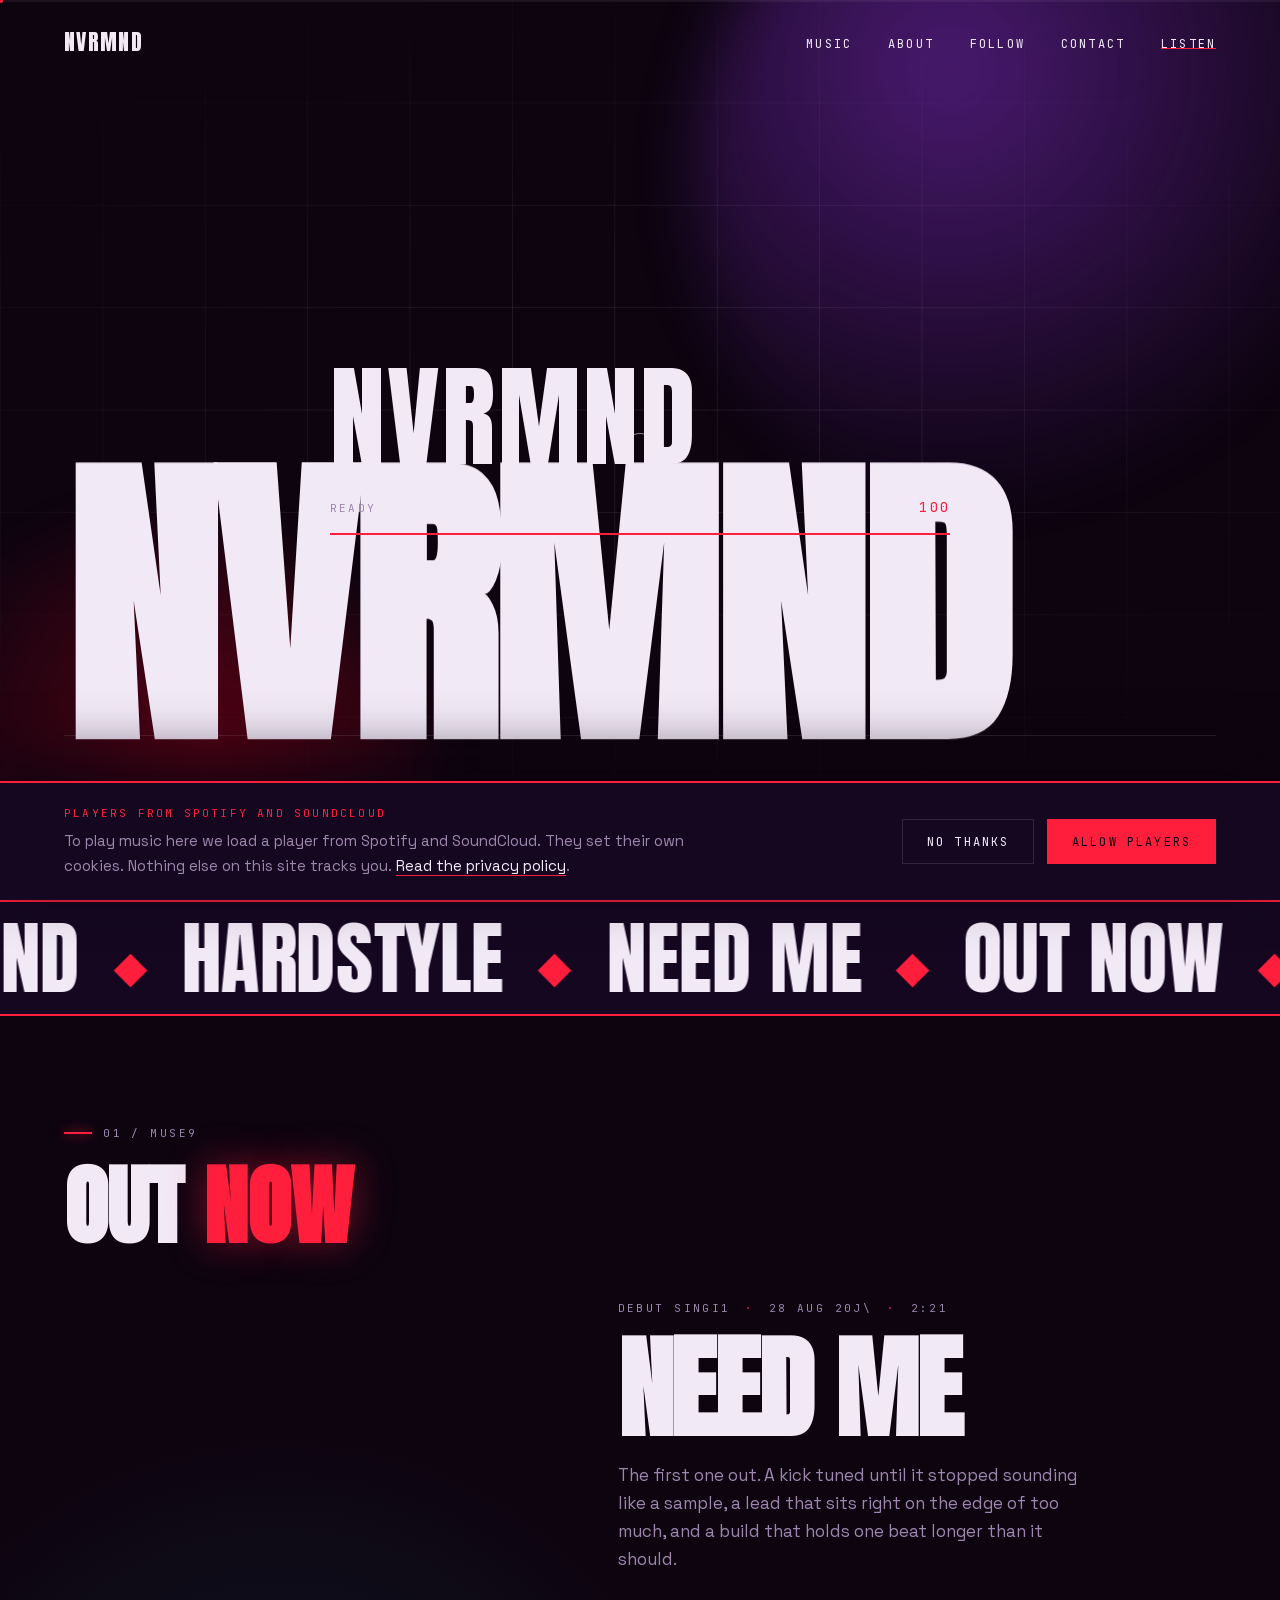
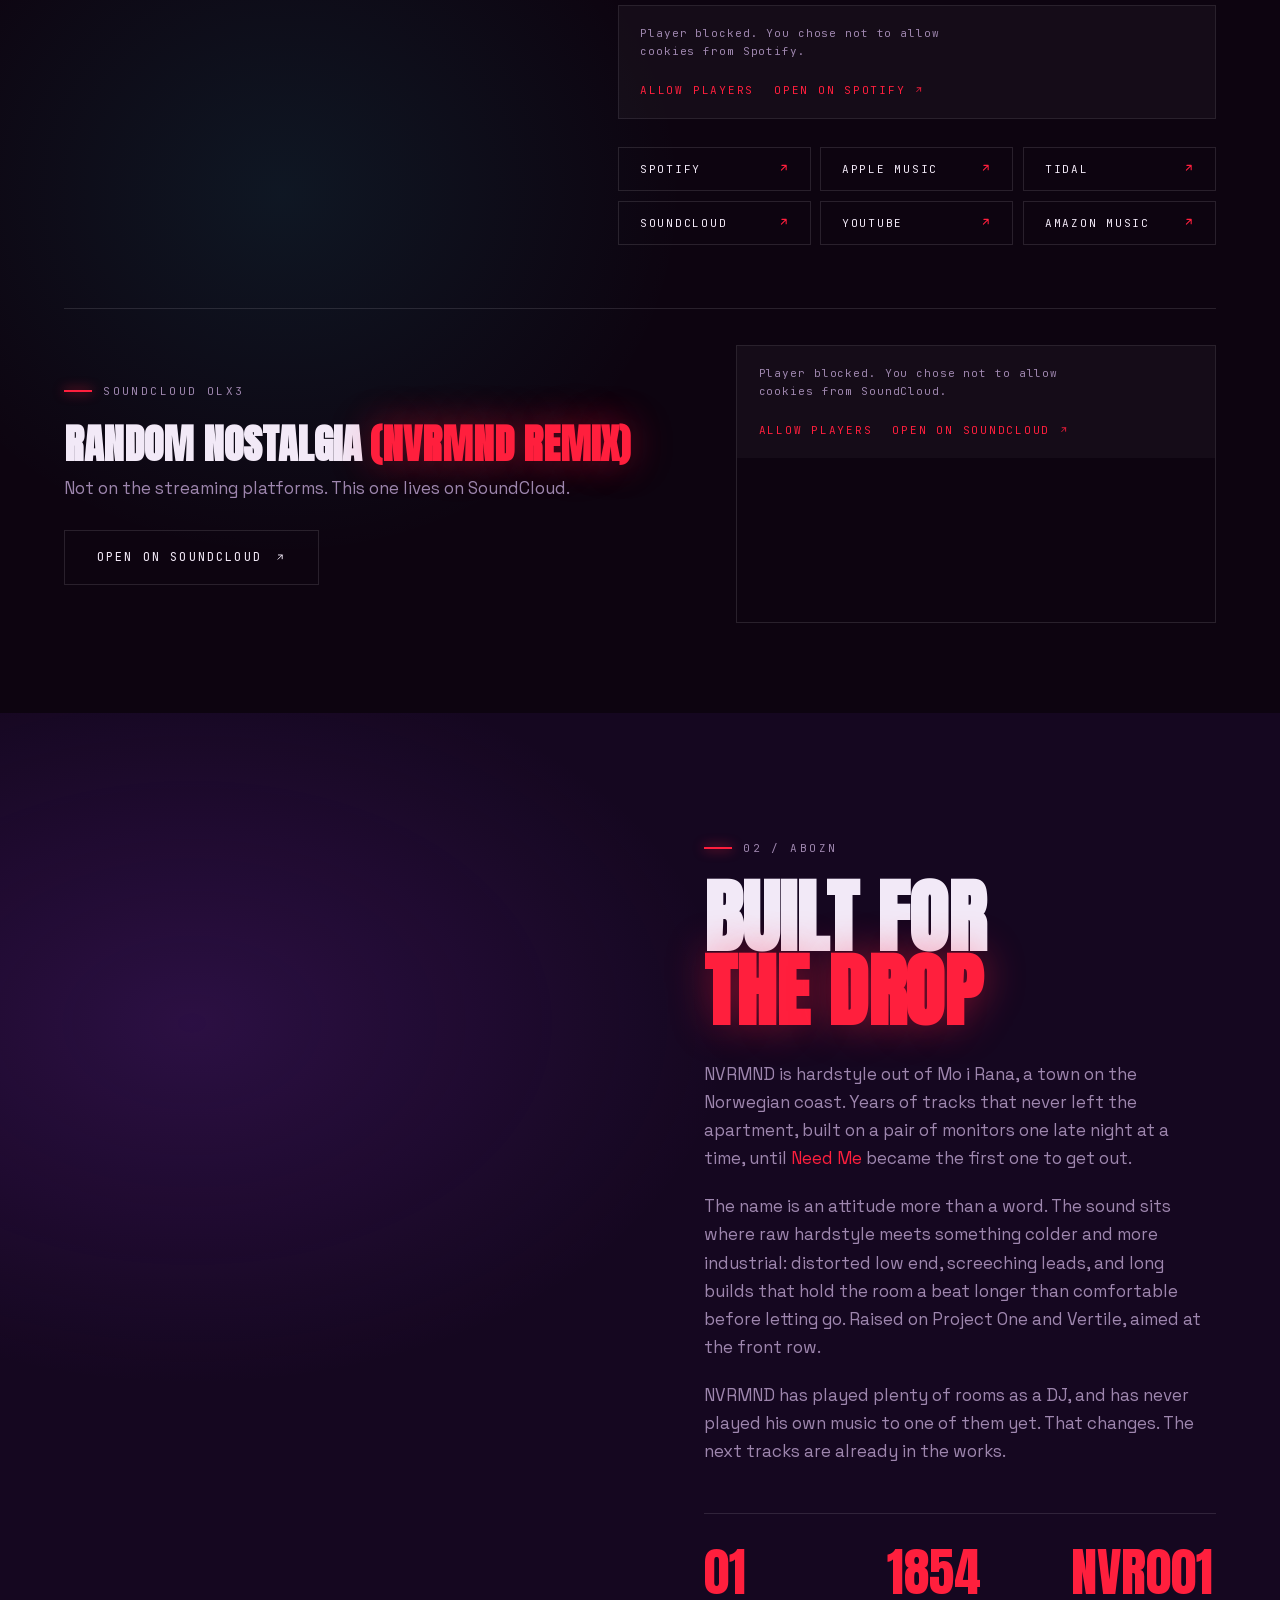
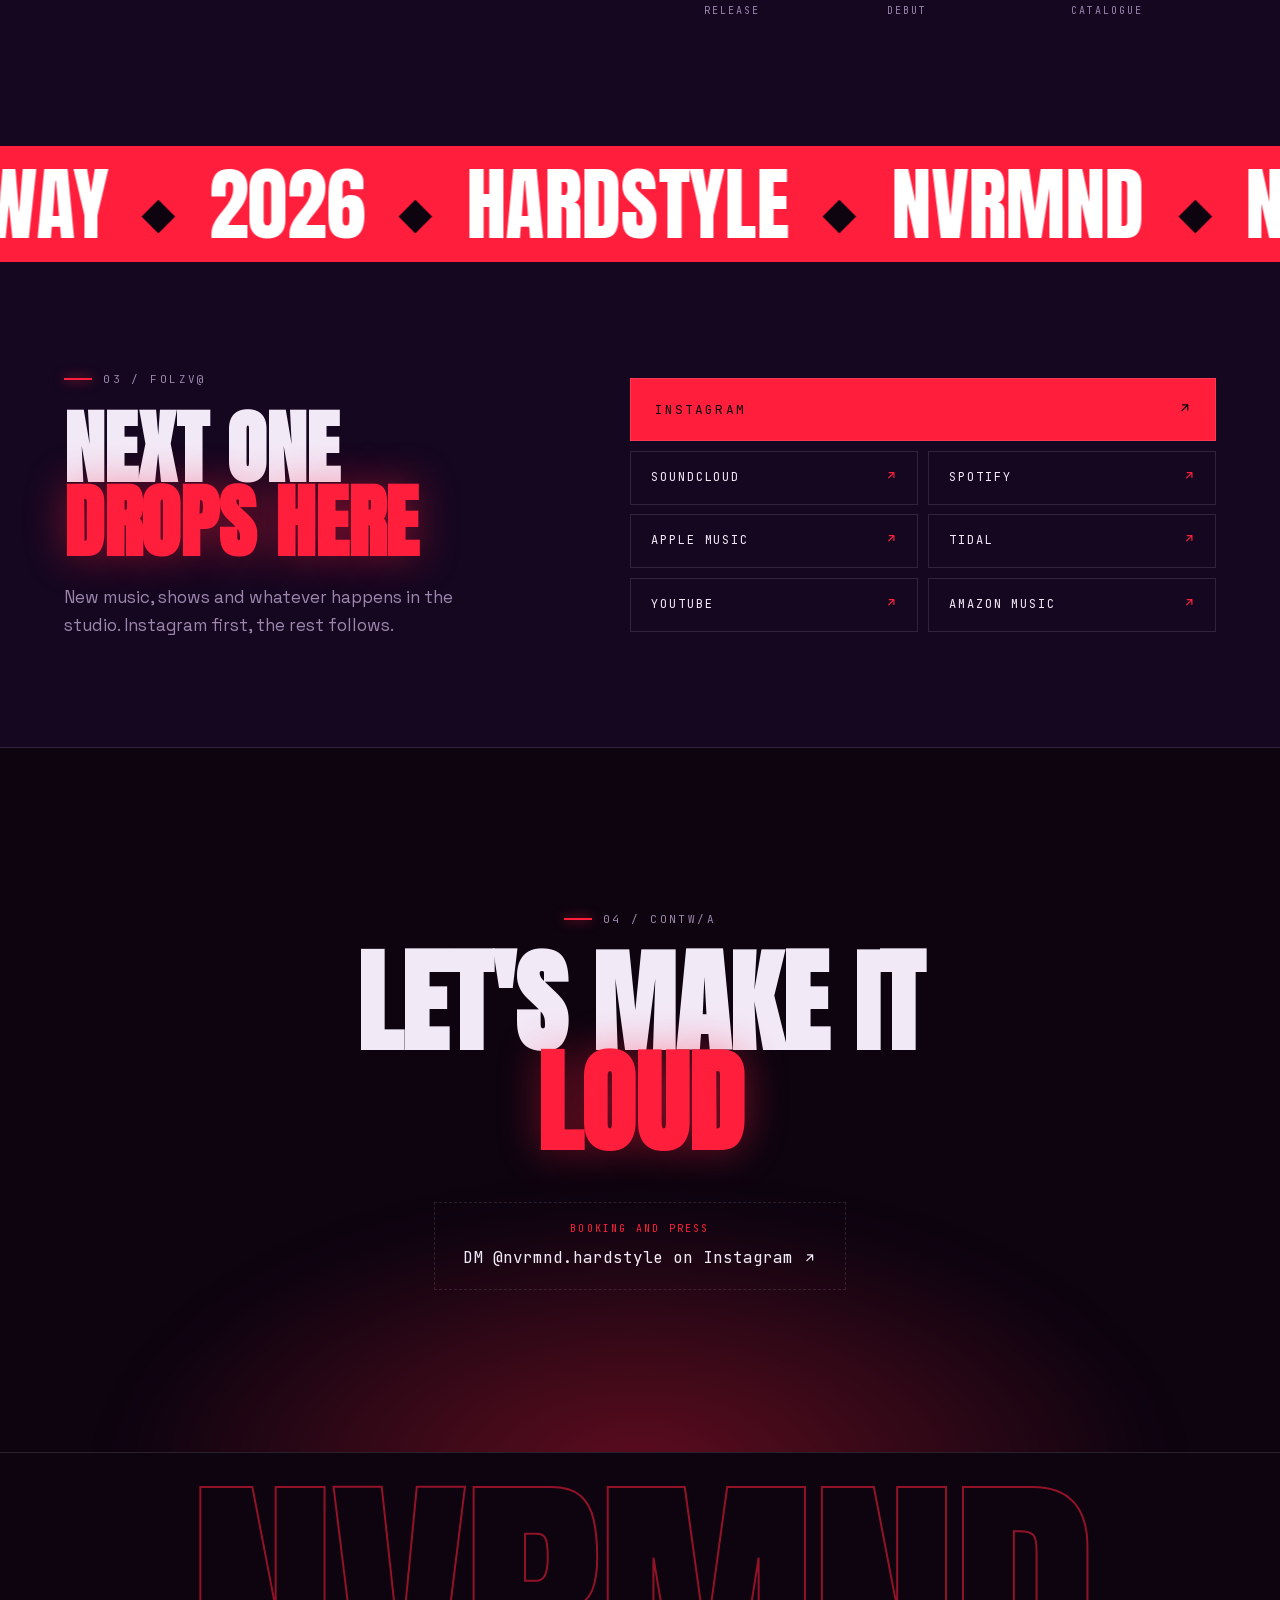
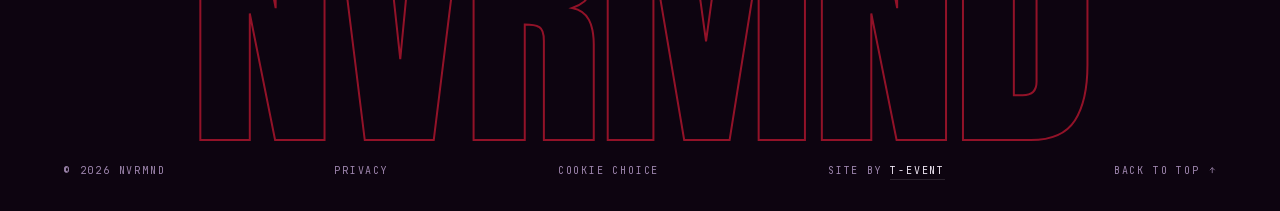
==== commit 152bb337: "Flytt første scrollY-lesing inn i init Lighthouse: window.scrollY på linje 60 tvang fortsatt fram la" ====
--- a/index.html
+++ b/index.html
@@ -117,7 +117,7 @@
 <link rel="preload" as="font" type="font/woff2" crossorigin href="assets/fonts/anton-400-latin.woff2">
 <link rel="preload" as="font" type="font/woff2" crossorigin href="assets/fonts/jetbrains-mono-variable-latin.woff2">
 <link rel="preload" as="font" type="font/woff2" crossorigin href="assets/fonts/space-grotesk-variable-latin.woff2">
-<link rel="stylesheet" href="css/style.css?v=202609062348">
+<link rel="stylesheet" href="css/style.css?v=202609062355">
 </head>
 <body>
 
@@ -516,6 +516,6 @@
   </div>
 </div>
 
-<script src="js/main.js?v=202609062348" defer></script>
+<script src="js/main.js?v=202609062355" defer></script>
 </body>
 </html>
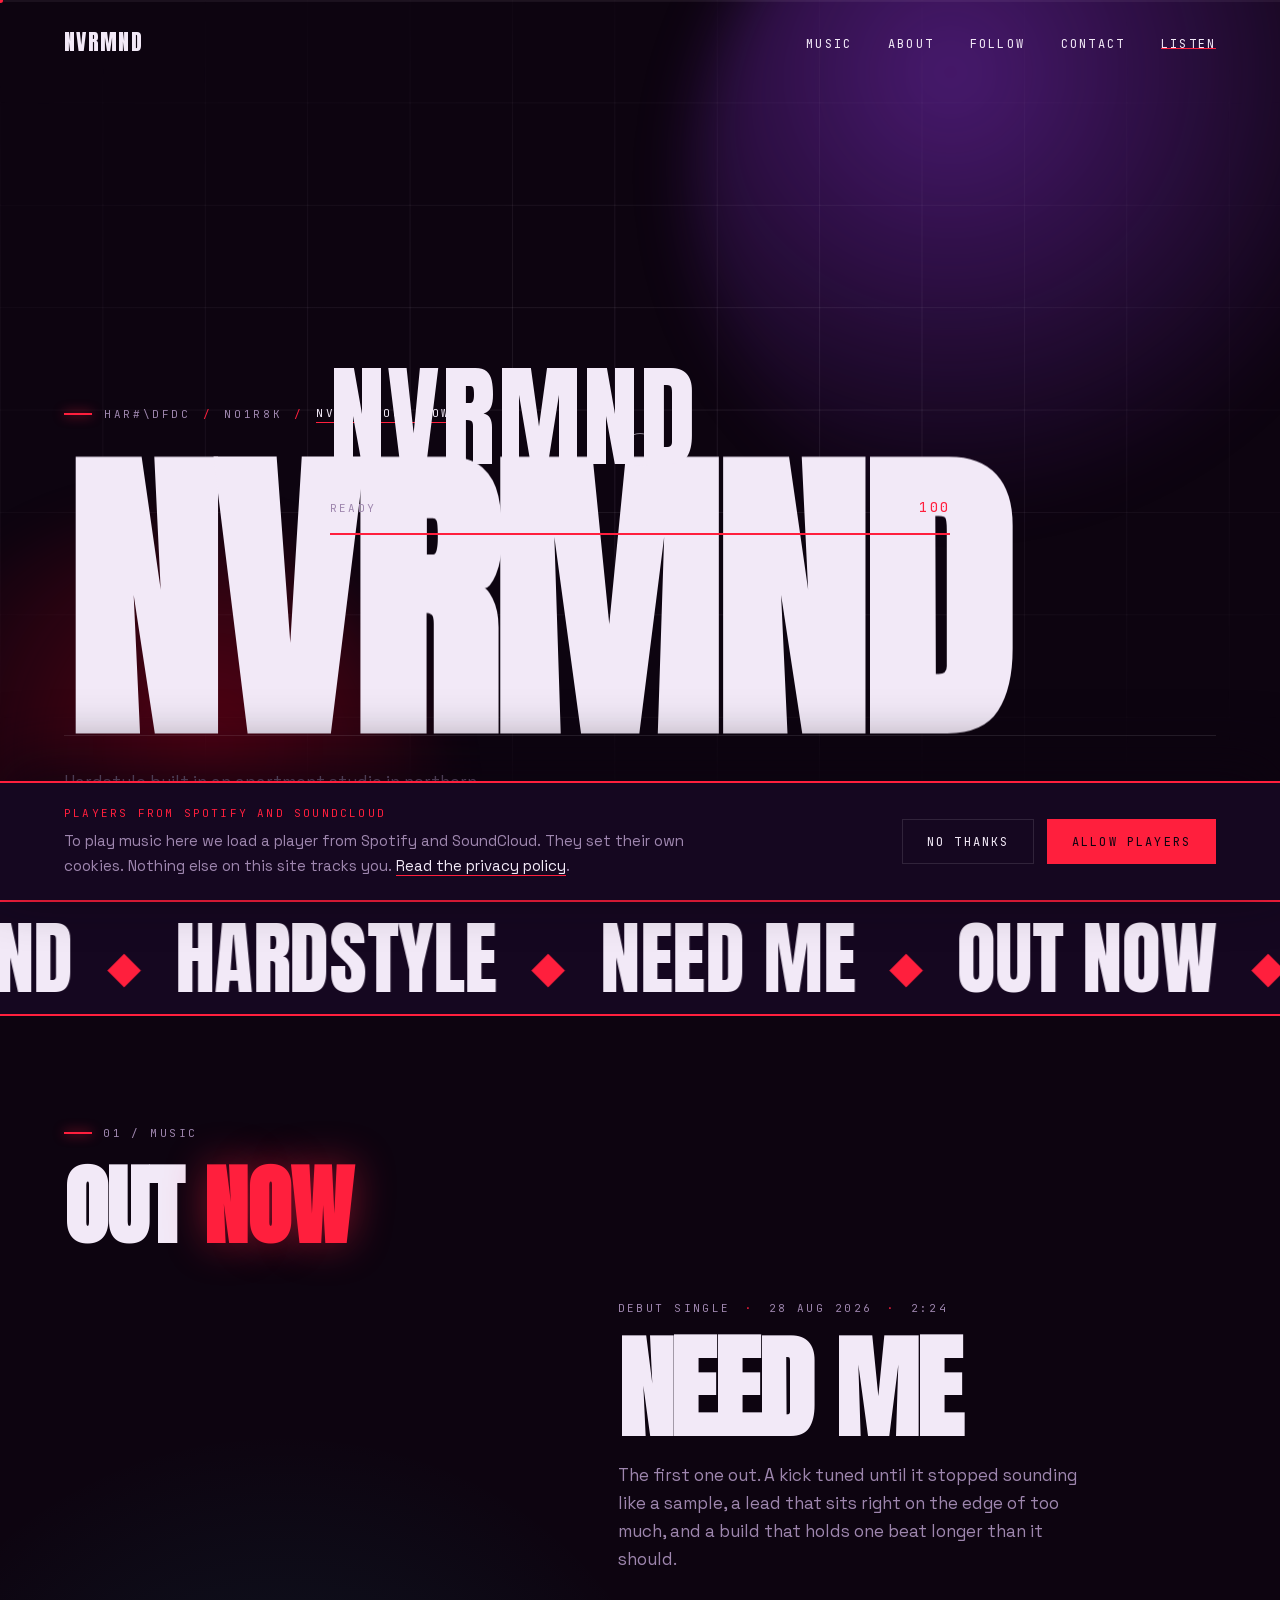
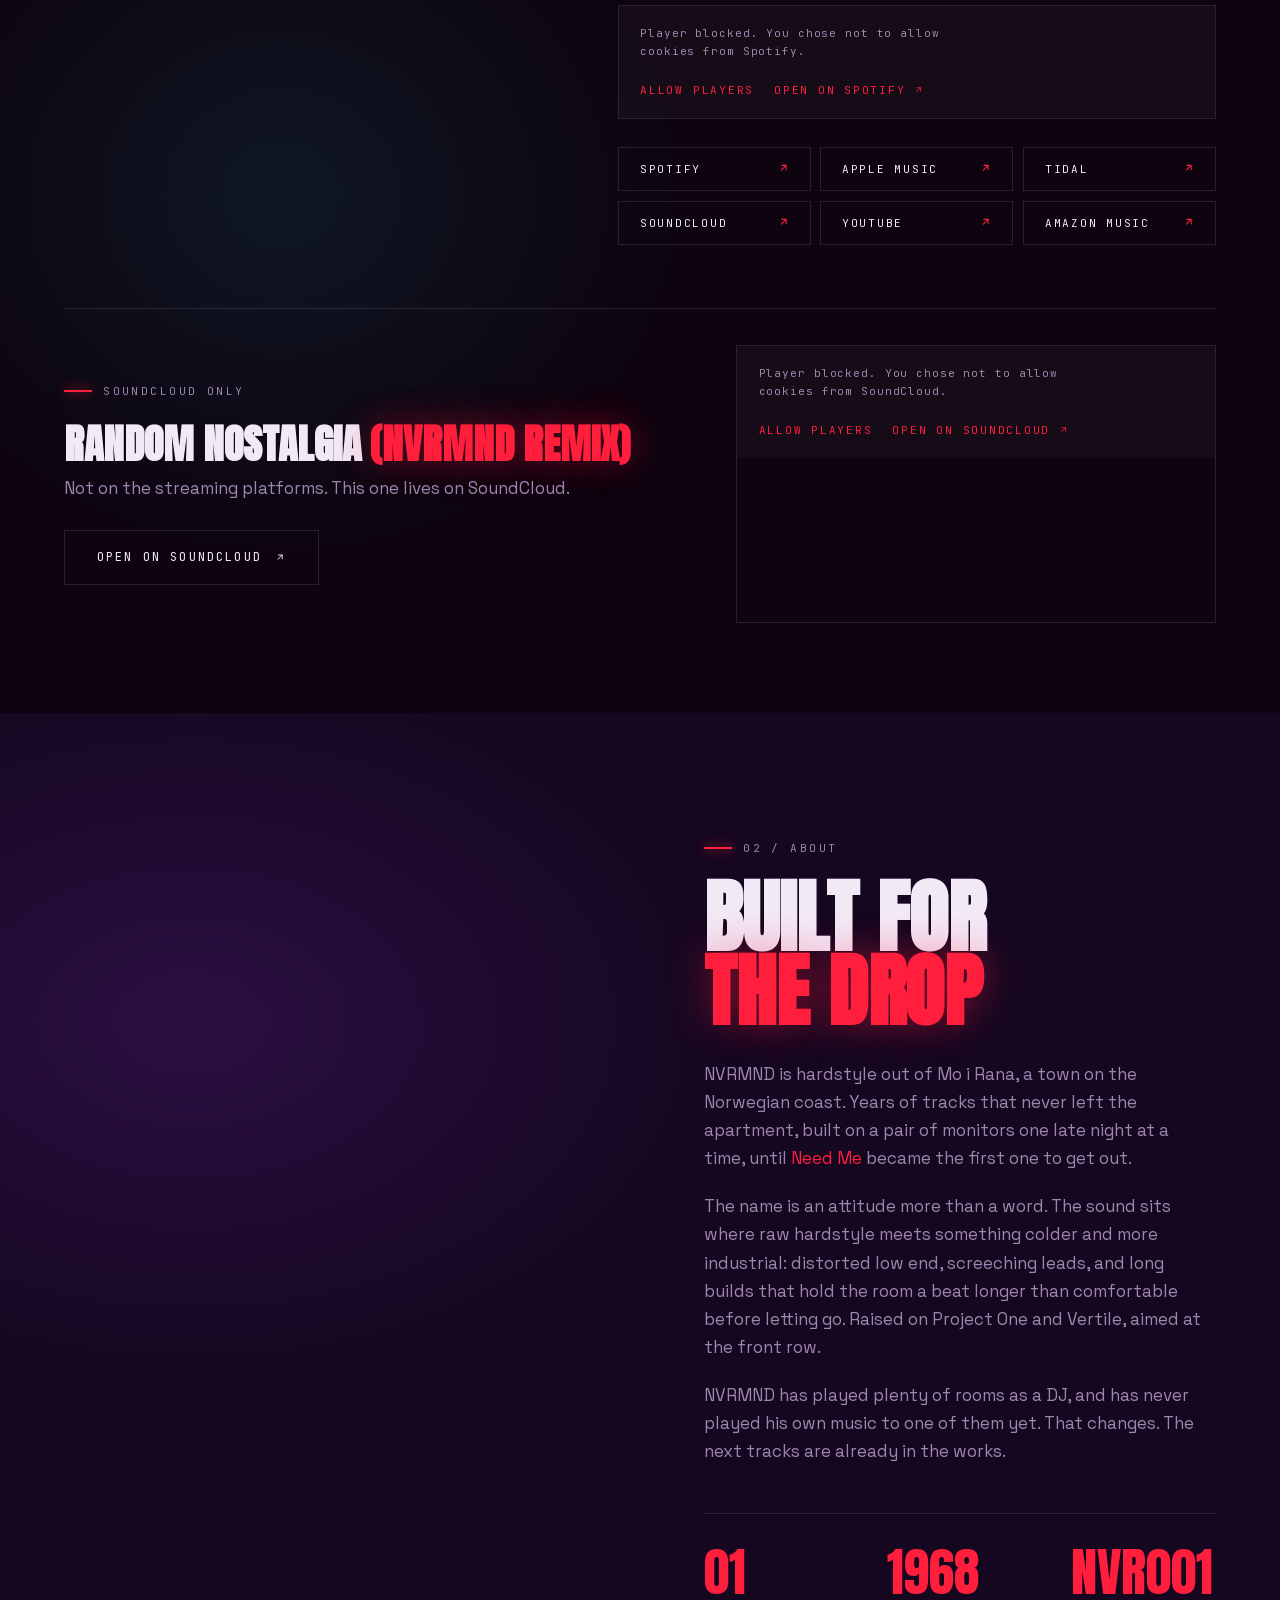
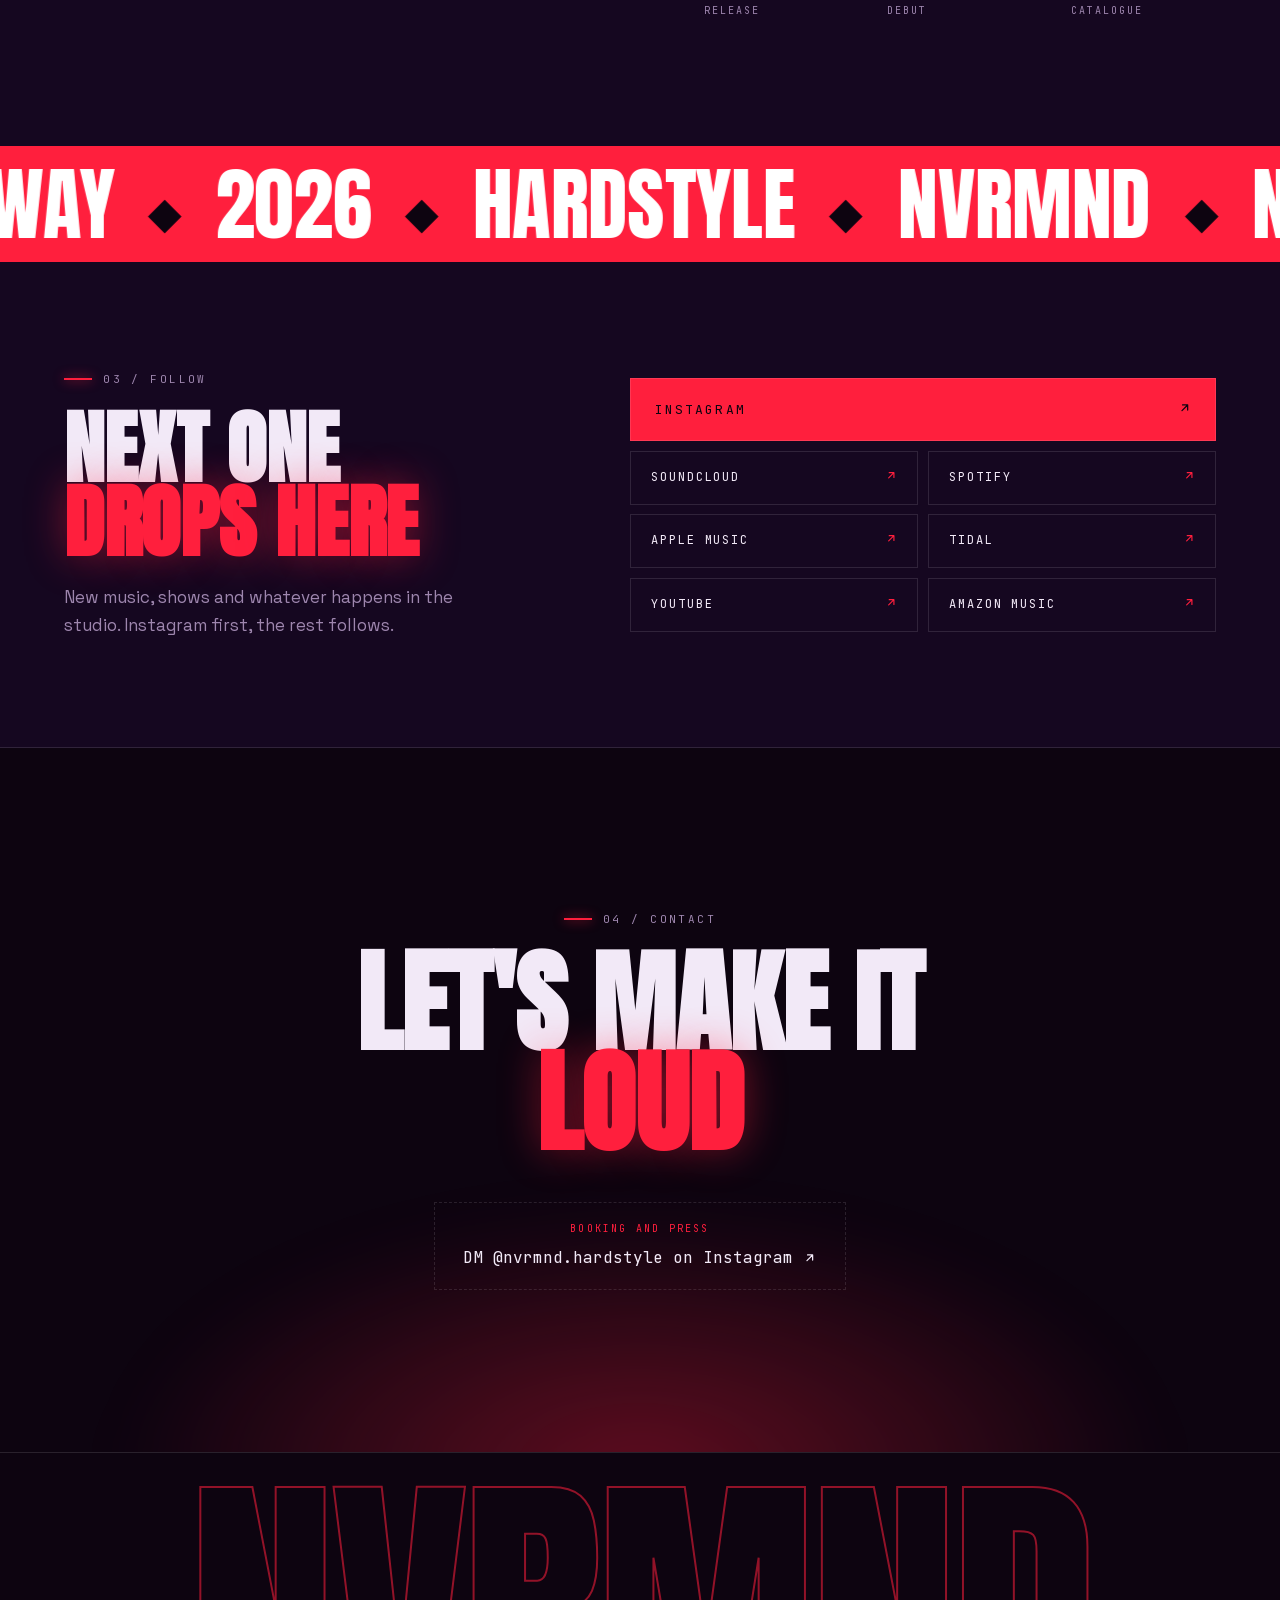
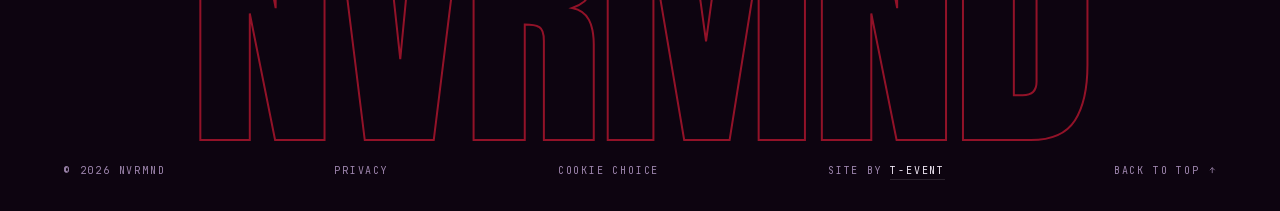
==== commit 156900e4: "Det vi ikke hadde tenkt på: OFL-tekster, llms.txt, lenkesjekk, validering SIL Open Font License krev" ====
--- a/index.html
+++ b/index.html
@@ -6,6 +6,7 @@
 <title>NVRMND | Norwegian Hardstyle Producer</title>
 <meta name="description" content="NVRMND is a hardstyle producer from Norway. Debut single Need Me is out now on Spotify, Apple Music, Tidal and SoundCloud.">
 <meta name="theme-color" content="#0D0410">
+<meta name="color-scheme" content="dark">
 <meta name="format-detection" content="telephone=no">
 <meta name="author" content="NVRMND">
 
@@ -117,7 +118,7 @@
 <link rel="preload" as="font" type="font/woff2" crossorigin href="assets/fonts/anton-400-latin.woff2">
 <link rel="preload" as="font" type="font/woff2" crossorigin href="assets/fonts/jetbrains-mono-variable-latin.woff2">
 <link rel="preload" as="font" type="font/woff2" crossorigin href="assets/fonts/space-grotesk-variable-latin.woff2">
-<link rel="stylesheet" href="css/style.css?v=202609062355">
+<link rel="stylesheet" href="css/style.css?v=202609070002">
 </head>
 <body>
 
@@ -516,6 +517,6 @@
   </div>
 </div>
 
-<script src="js/main.js?v=202609062355" defer></script>
+<script src="js/main.js?v=202609070002" defer></script>
 </body>
 </html>
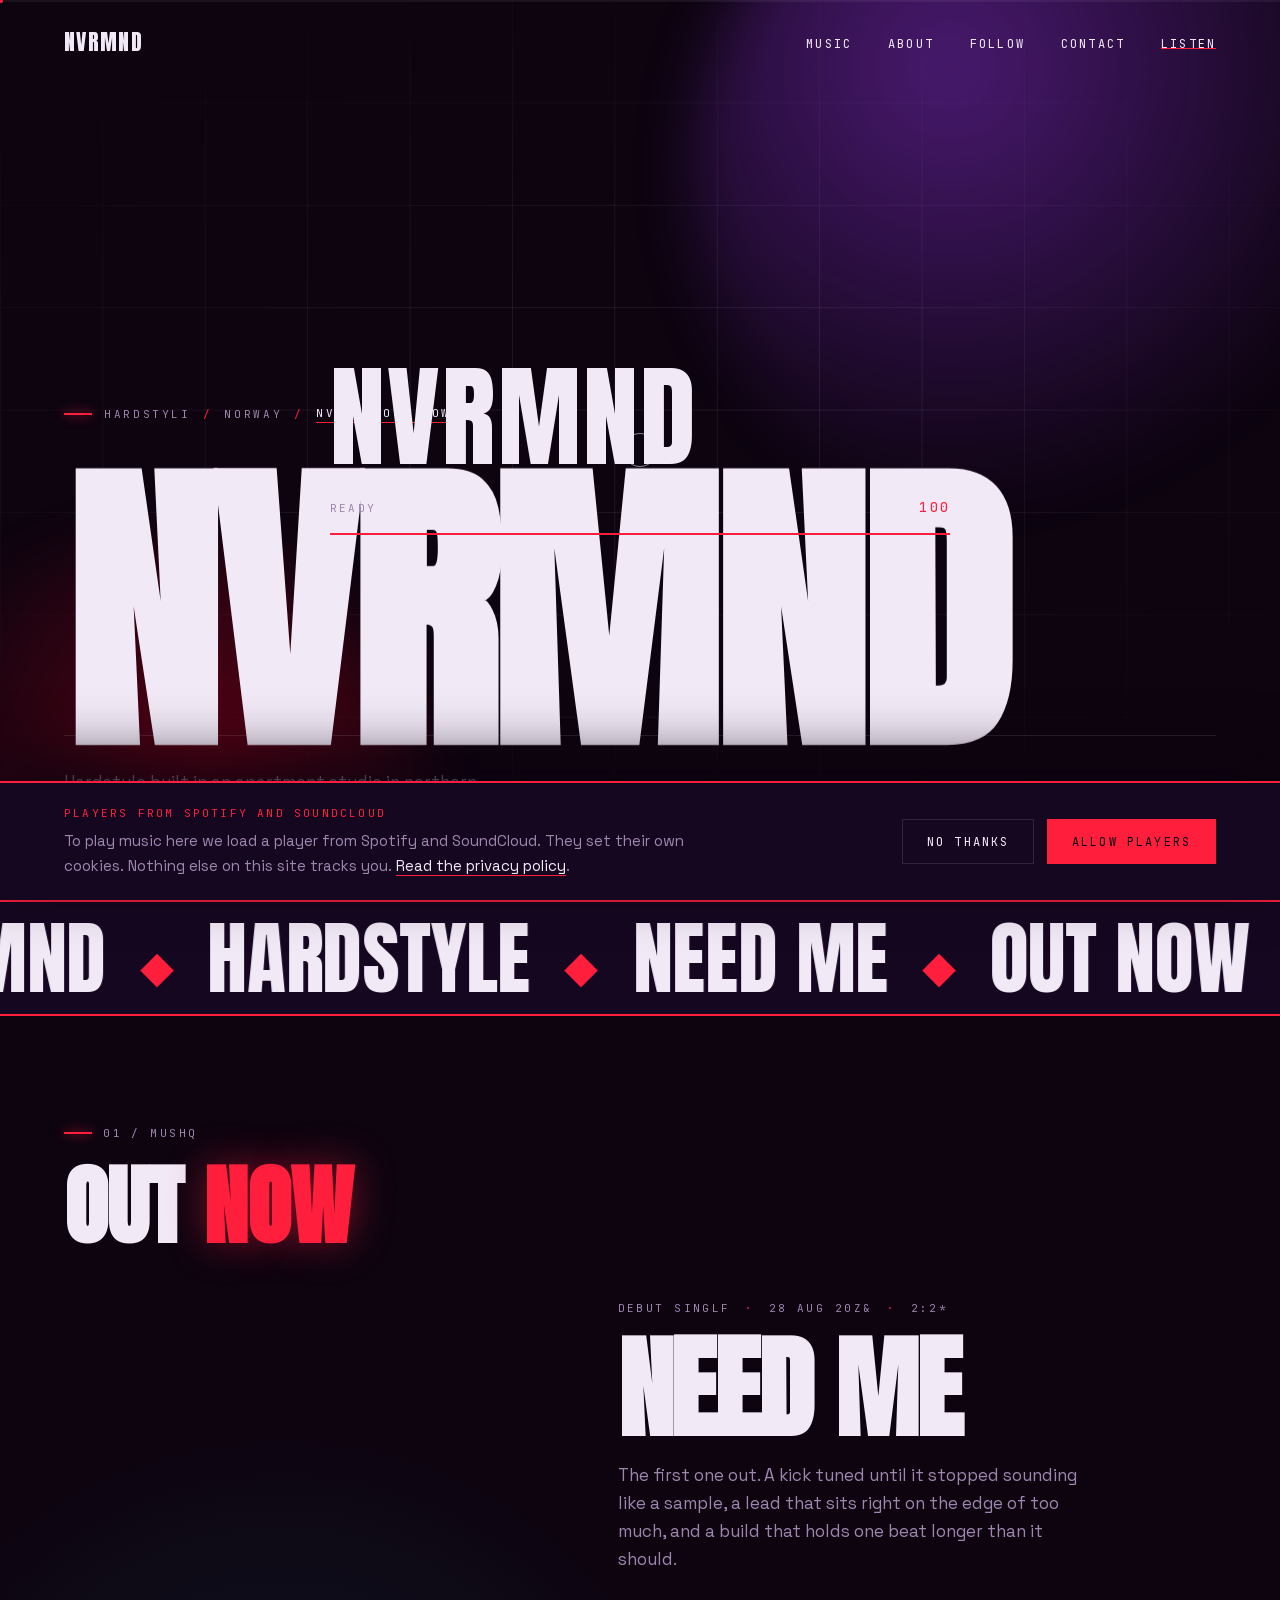
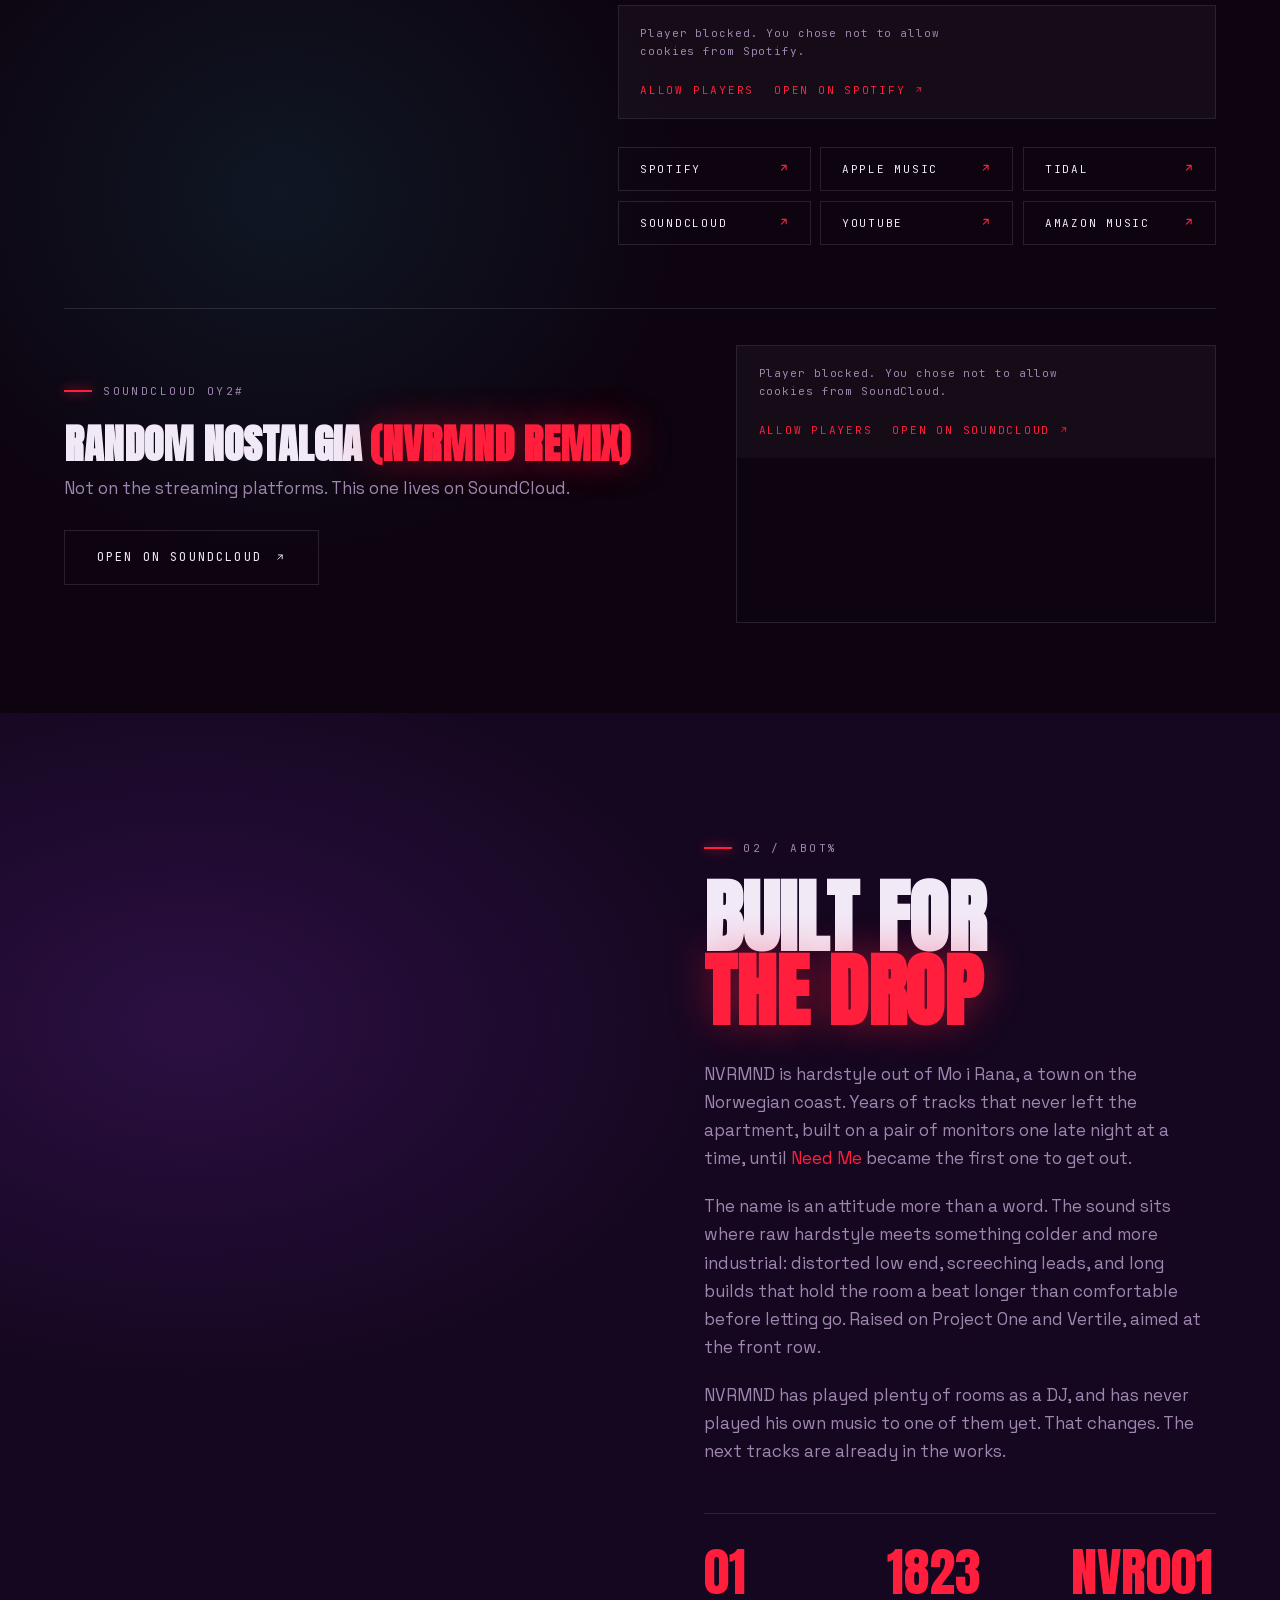
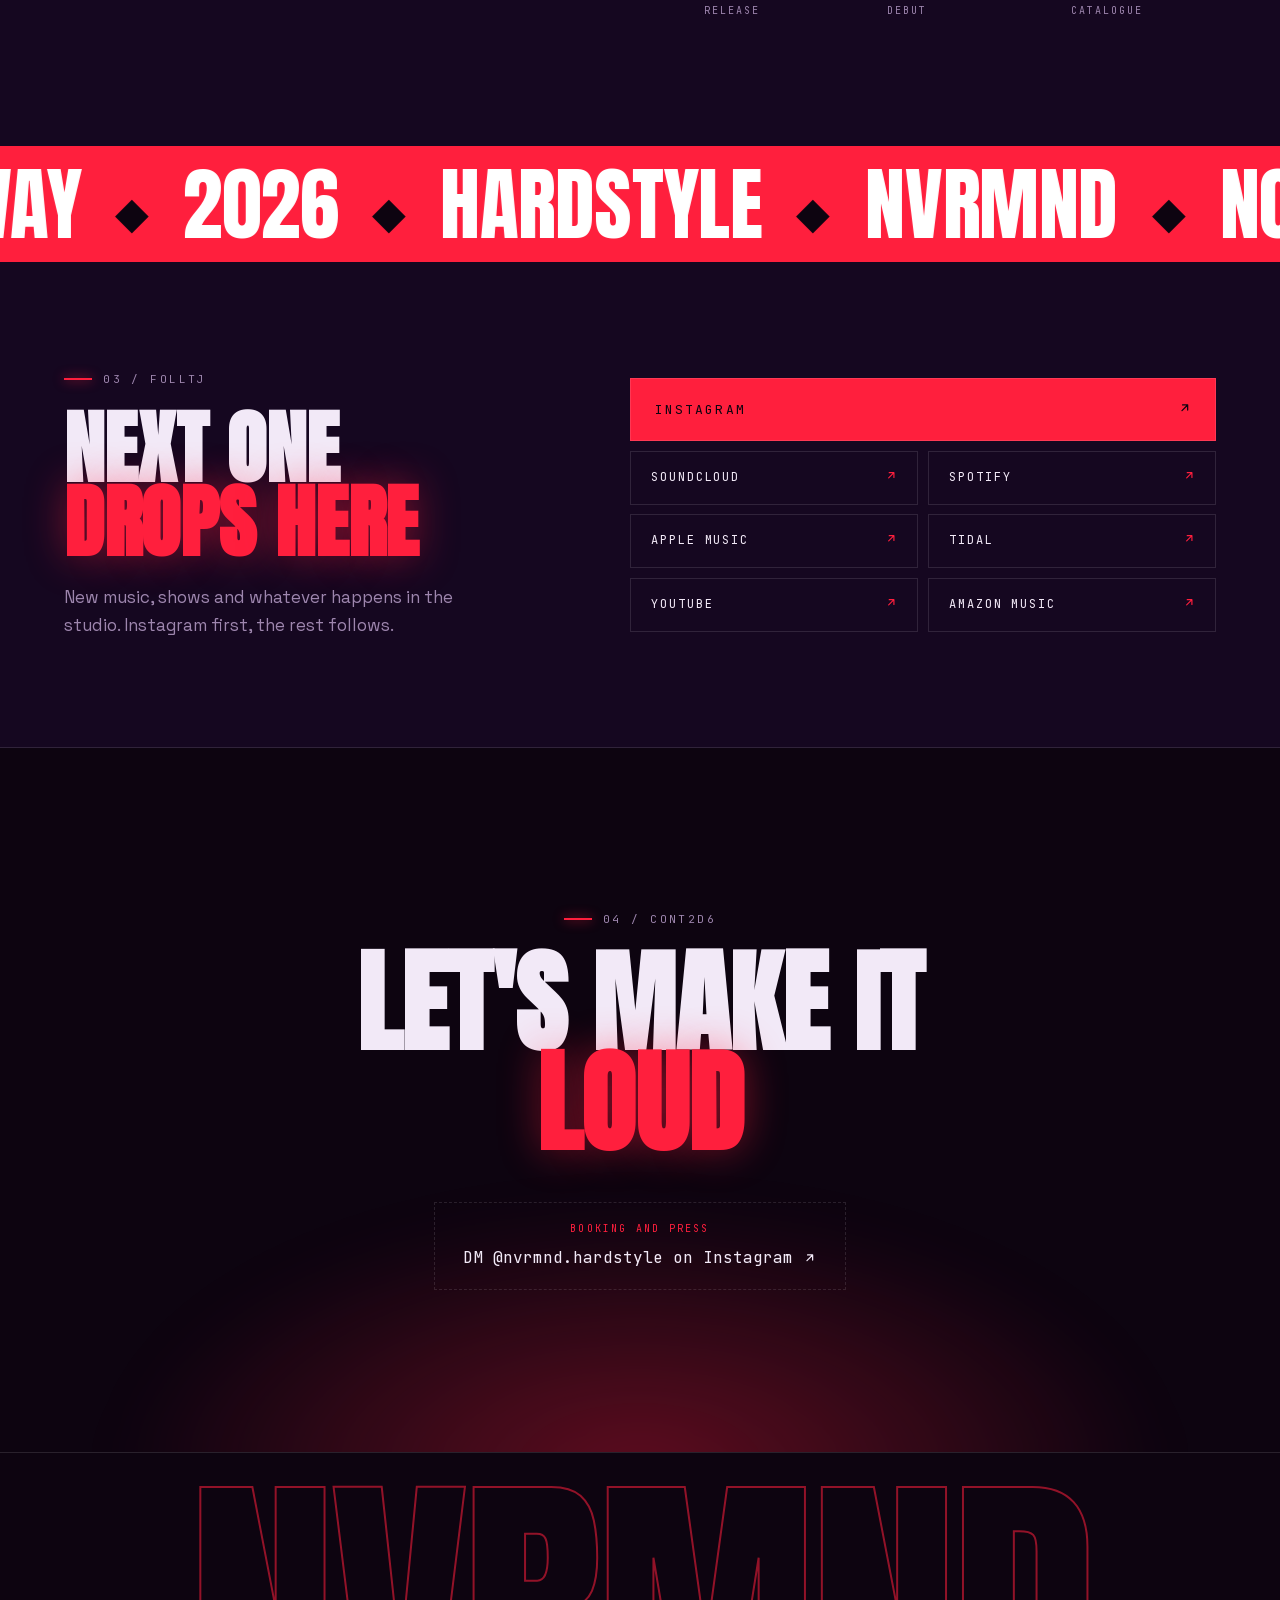
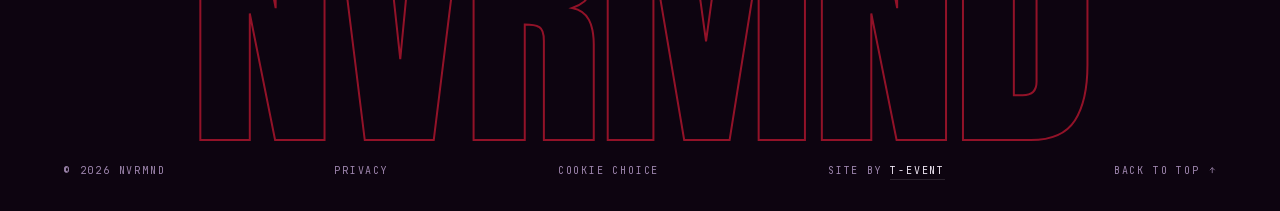
==== commit 514feb5d: "Klikkbar eyebrow-lenke, Spotify-hjørner, Need Me som lenke i bioen «NVR001 out now» kunne ikke klikk" ====
--- a/index.html
+++ b/index.html
@@ -118,7 +118,7 @@
 <link rel="preload" as="font" type="font/woff2" crossorigin href="assets/fonts/anton-400-latin.woff2">
 <link rel="preload" as="font" type="font/woff2" crossorigin href="assets/fonts/jetbrains-mono-variable-latin.woff2">
 <link rel="preload" as="font" type="font/woff2" crossorigin href="assets/fonts/space-grotesk-variable-latin.woff2">
-<link rel="stylesheet" href="css/style.css?v=202609070002">
+<link rel="stylesheet" href="css/style.css?v=202609070011">
 </head>
 <body>
 
@@ -390,7 +390,7 @@
       <p data-reveal data-delay="2">
         NVRMND is hardstyle out of Mo i Rana, a town on the Norwegian coast.
         Years of tracks that never left the apartment, built on a pair of
-        monitors one late night at a time, until <em class="soft">Need Me</em>
+        monitors one late night at a time, until <a href="#music" class="soft-link" data-cursor="hover"><em class="soft">Need Me</em></a>
         became the first one to get out.
       </p>
       <p data-reveal data-delay="3">
@@ -517,6 +517,6 @@
   </div>
 </div>
 
-<script src="js/main.js?v=202609070002" defer></script>
+<script src="js/main.js?v=202609070011" defer></script>
 </body>
 </html>
--- a/css/style.css
+++ b/css/style.css
@@ -135,6 +135,9 @@
 }
 /* Låttitler inne i brødtekst, rødt, men uten den store gløden */
 em.soft{ text-shadow:none; }
+/* Låttittelen i bioen er en lenke opp til musikkseksjonen */
+.soft-link{ border-bottom:1px solid transparent; transition:border-color .3s; }
+.soft-link:hover{ border-bottom-color:var(--red); }
 
 /* --- Knapp --- */
 .btn{
@@ -540,6 +543,11 @@
 .hero__content{ position:relative; z-index:2; }
 
 .hero__eyebrow{
+  /* Over tittelen i stablingen. Treffområdet for tekst følger skriftens
+     mål, ikke boksen, og med line-height .78 på 345px stikker bokstavene i
+     NVRMND 70px opp over denne linja og stjal klikkene på lenka. */
+  position:relative;
+  z-index:3;
   font-family:var(--font-mono);
   font-size:.6875rem;
   letter-spacing:.24em;
@@ -900,6 +908,10 @@
   display:block;
   width:100%;
   border:0;
+  /* Siden har color-scheme: dark. Har et kryssdomene-iframe en annen
+     fargeordning enn elementet det ligger i, maler Chrome en ugjennomsiktig
+     hvit bakgrunn bak det, som stakk fram bak Spotifys runde hjørner. */
+  color-scheme:normal;
 }
 
 /* Innsiden av en iframe er et eget dokument. Vi får ingen musebevegelser
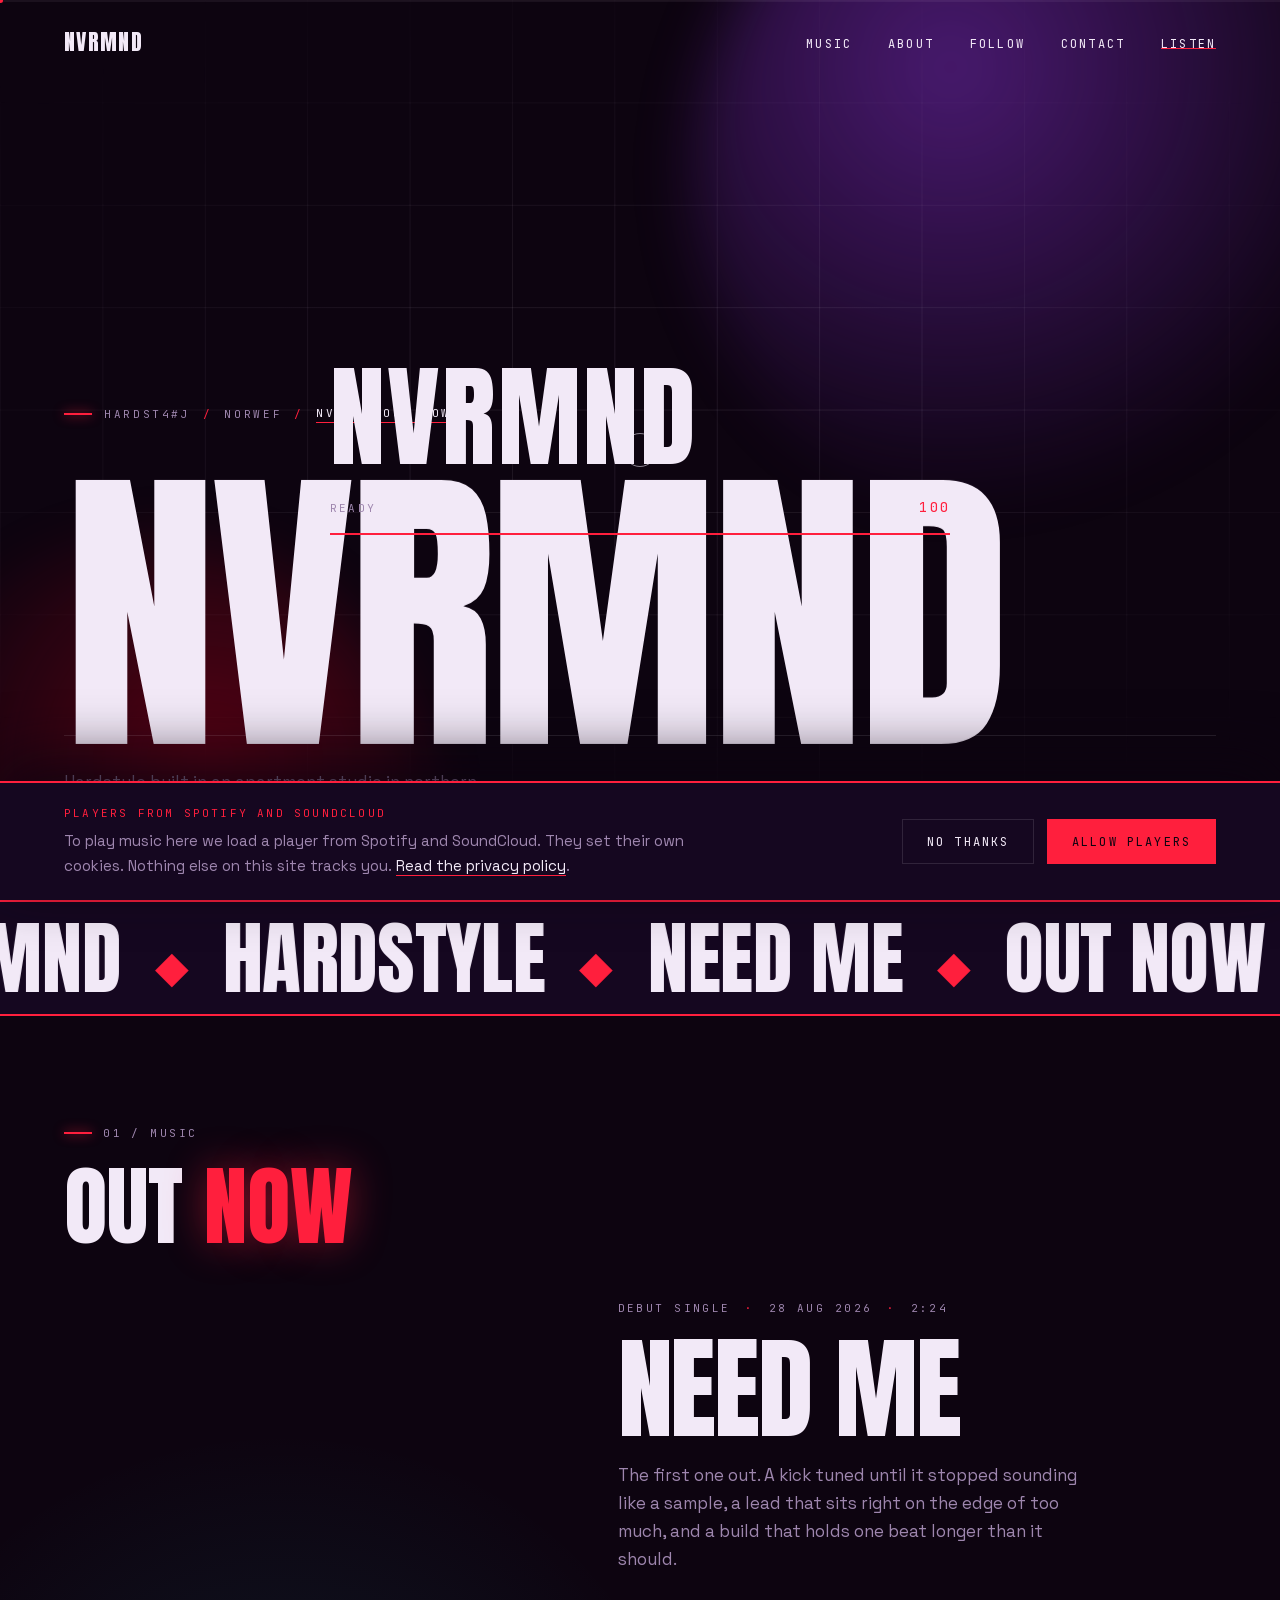
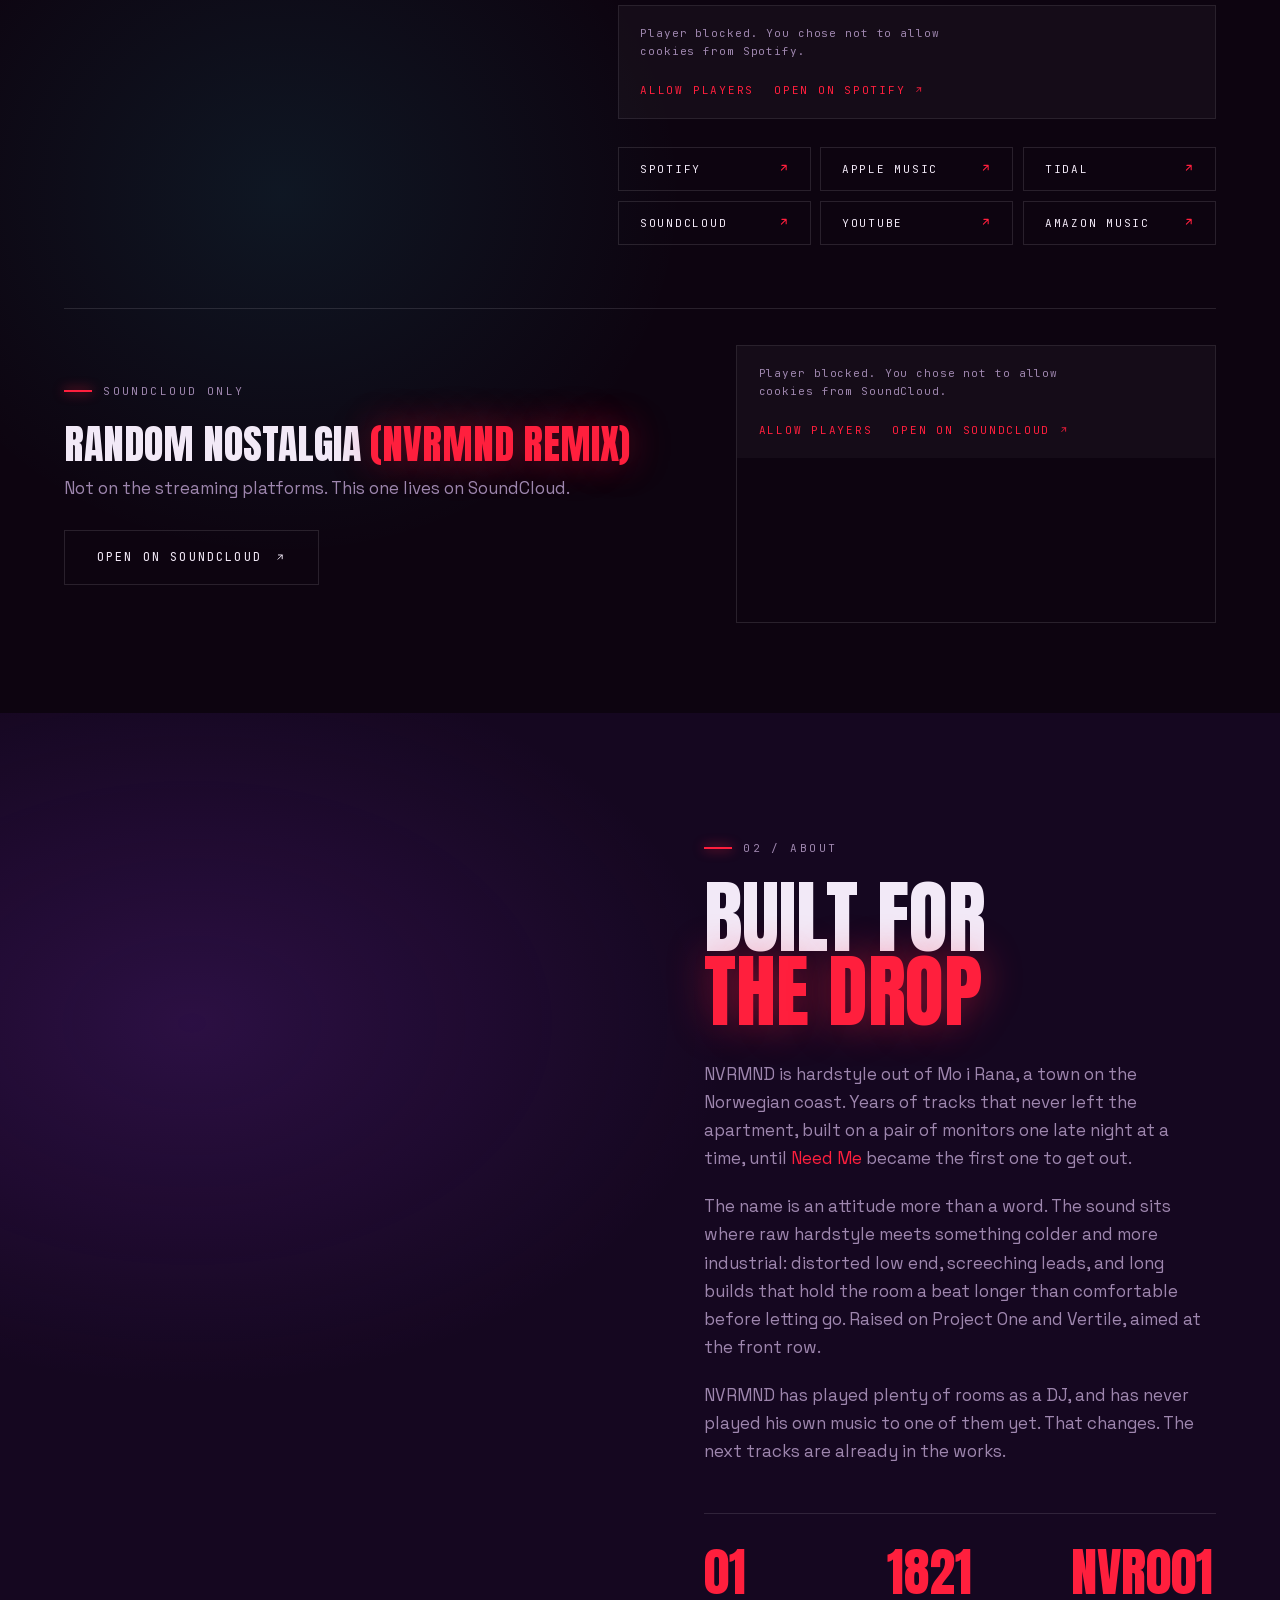
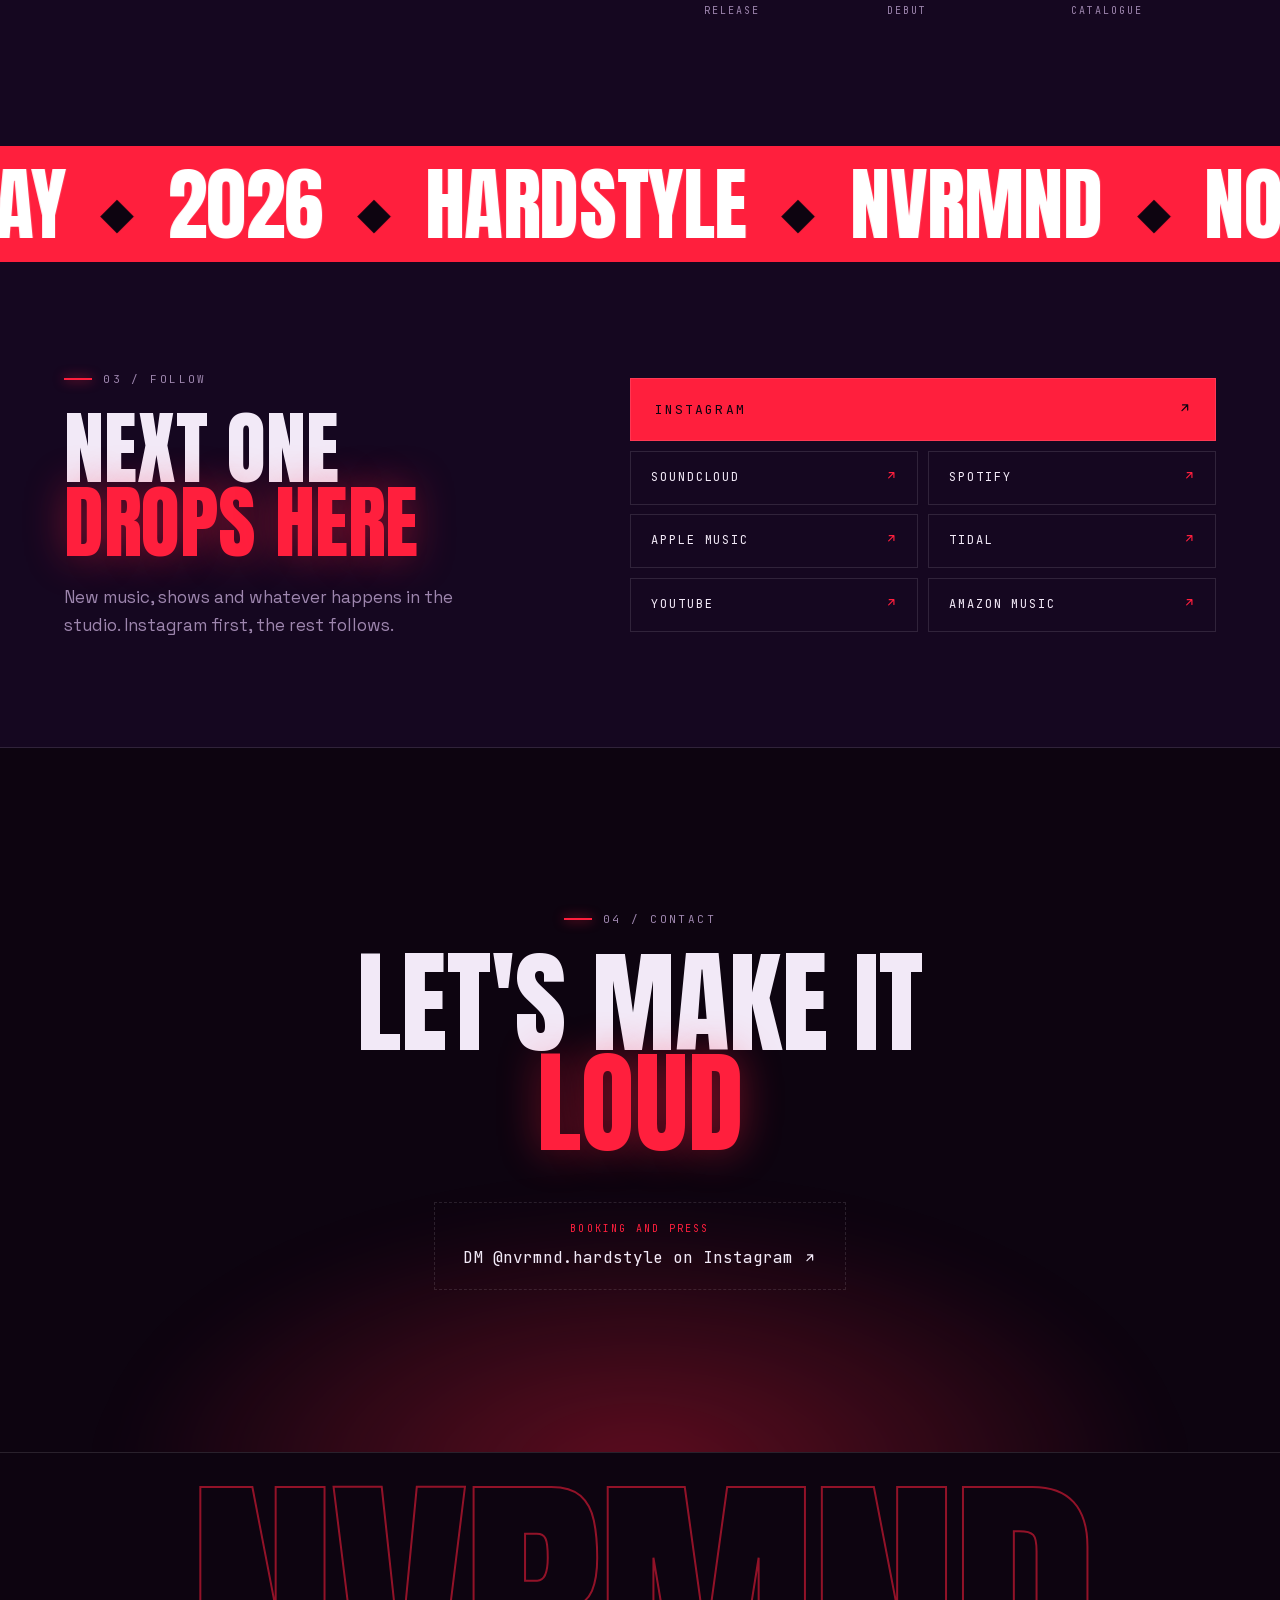
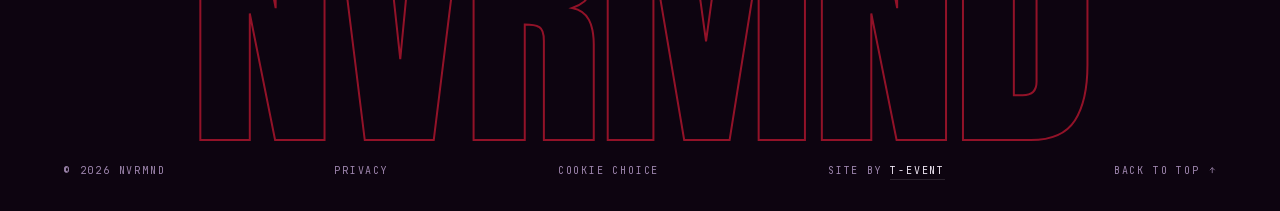
==== commit 6dcdec72: "Lik tekst i alle nettlesere, og bort med color-scheme-metaen Tittelen så ulik ut i Chrome og Safari." ====
--- a/index.html
+++ b/index.html
@@ -6,7 +6,6 @@
 <title>NVRMND | Norwegian Hardstyle Producer</title>
 <meta name="description" content="NVRMND is a hardstyle producer from Norway. Debut single Need Me is out now on Spotify, Apple Music, Tidal and SoundCloud.">
 <meta name="theme-color" content="#0D0410">
-<meta name="color-scheme" content="dark">
 <meta name="format-detection" content="telephone=no">
 <meta name="author" content="NVRMND">
 
@@ -118,7 +117,7 @@
 <link rel="preload" as="font" type="font/woff2" crossorigin href="assets/fonts/anton-400-latin.woff2">
 <link rel="preload" as="font" type="font/woff2" crossorigin href="assets/fonts/jetbrains-mono-variable-latin.woff2">
 <link rel="preload" as="font" type="font/woff2" crossorigin href="assets/fonts/space-grotesk-variable-latin.woff2">
-<link rel="stylesheet" href="css/style.css?v=202609070011">
+<link rel="stylesheet" href="css/style.css?v=202609070019">
 </head>
 <body>
 
@@ -517,6 +516,6 @@
   </div>
 </div>
 
-<script src="js/main.js?v=202609070011" defer></script>
+<script src="js/main.js?v=202609070019" defer></script>
 </body>
 </html>
--- a/css/style.css
+++ b/css/style.css
@@ -62,6 +62,13 @@
 }
 
 *,*::before,*::after{ box-sizing:border-box; }
+
+/* Anton finnes bare i vekt 400, men h1 til h3 er fete som standard. Da lager
+   hver nettleser sin egen kunstige fetning, og Safari og Chrome gjorde det
+   ulikt: 3,5 % bredere tittel i Safari. Ingen syntese, og overskriftene
+   ber om den vekten som faktisk finnes. */
+html{ font-synthesis:none; }
+h1,h2,h3{ font-weight:400; }
 
 html{
   scroll-behavior:smooth;
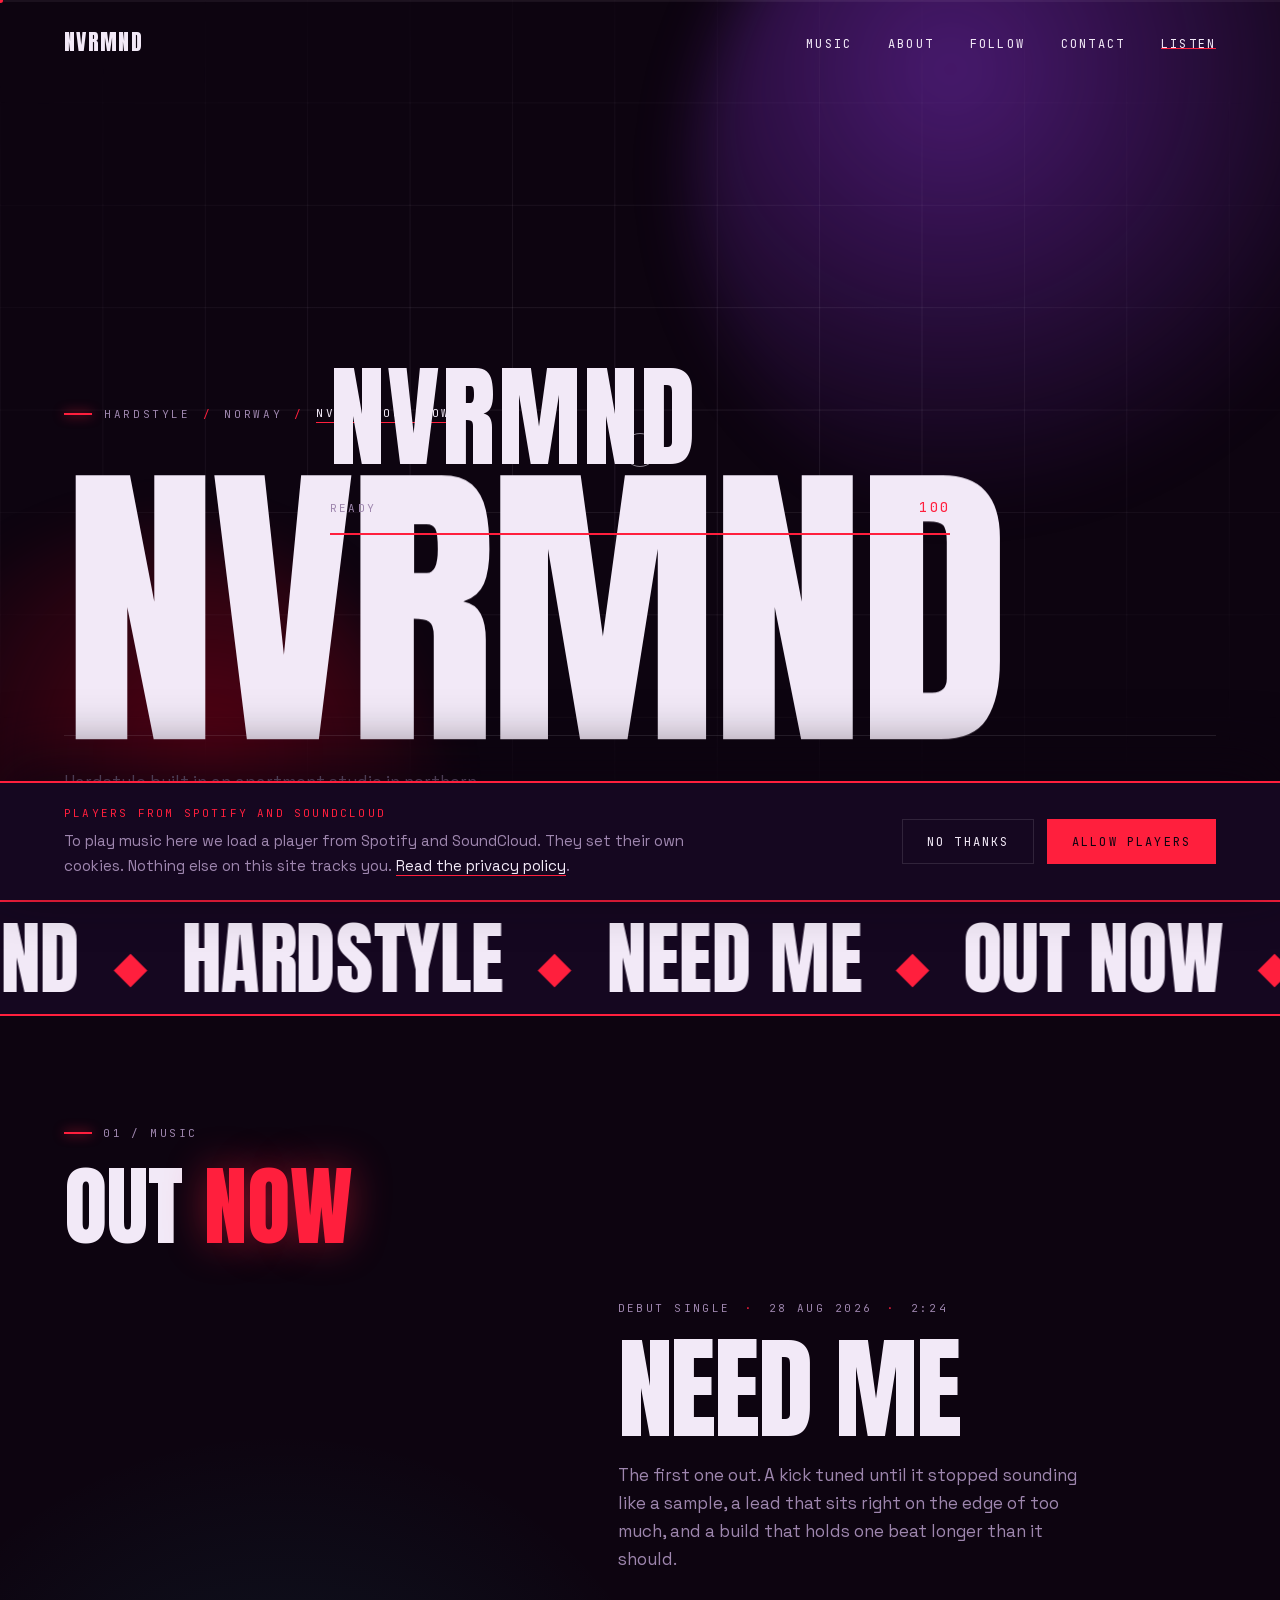
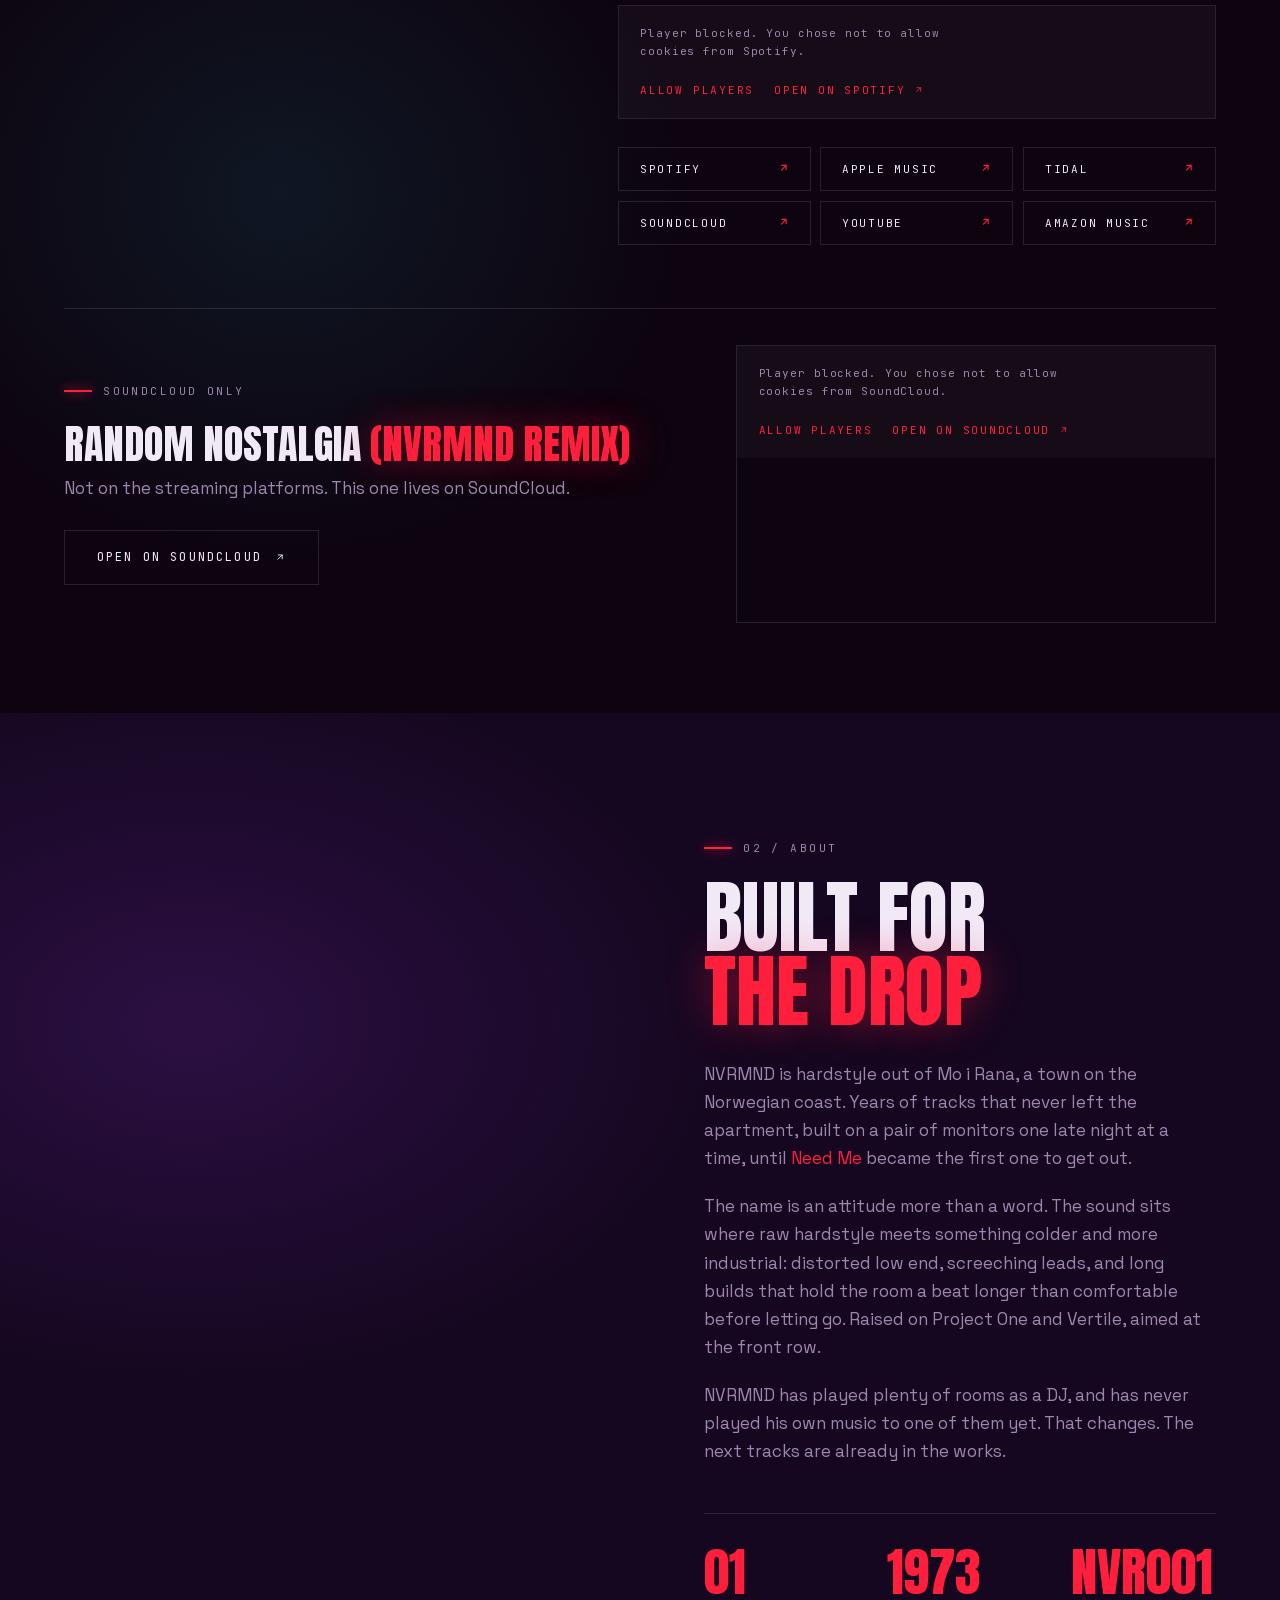
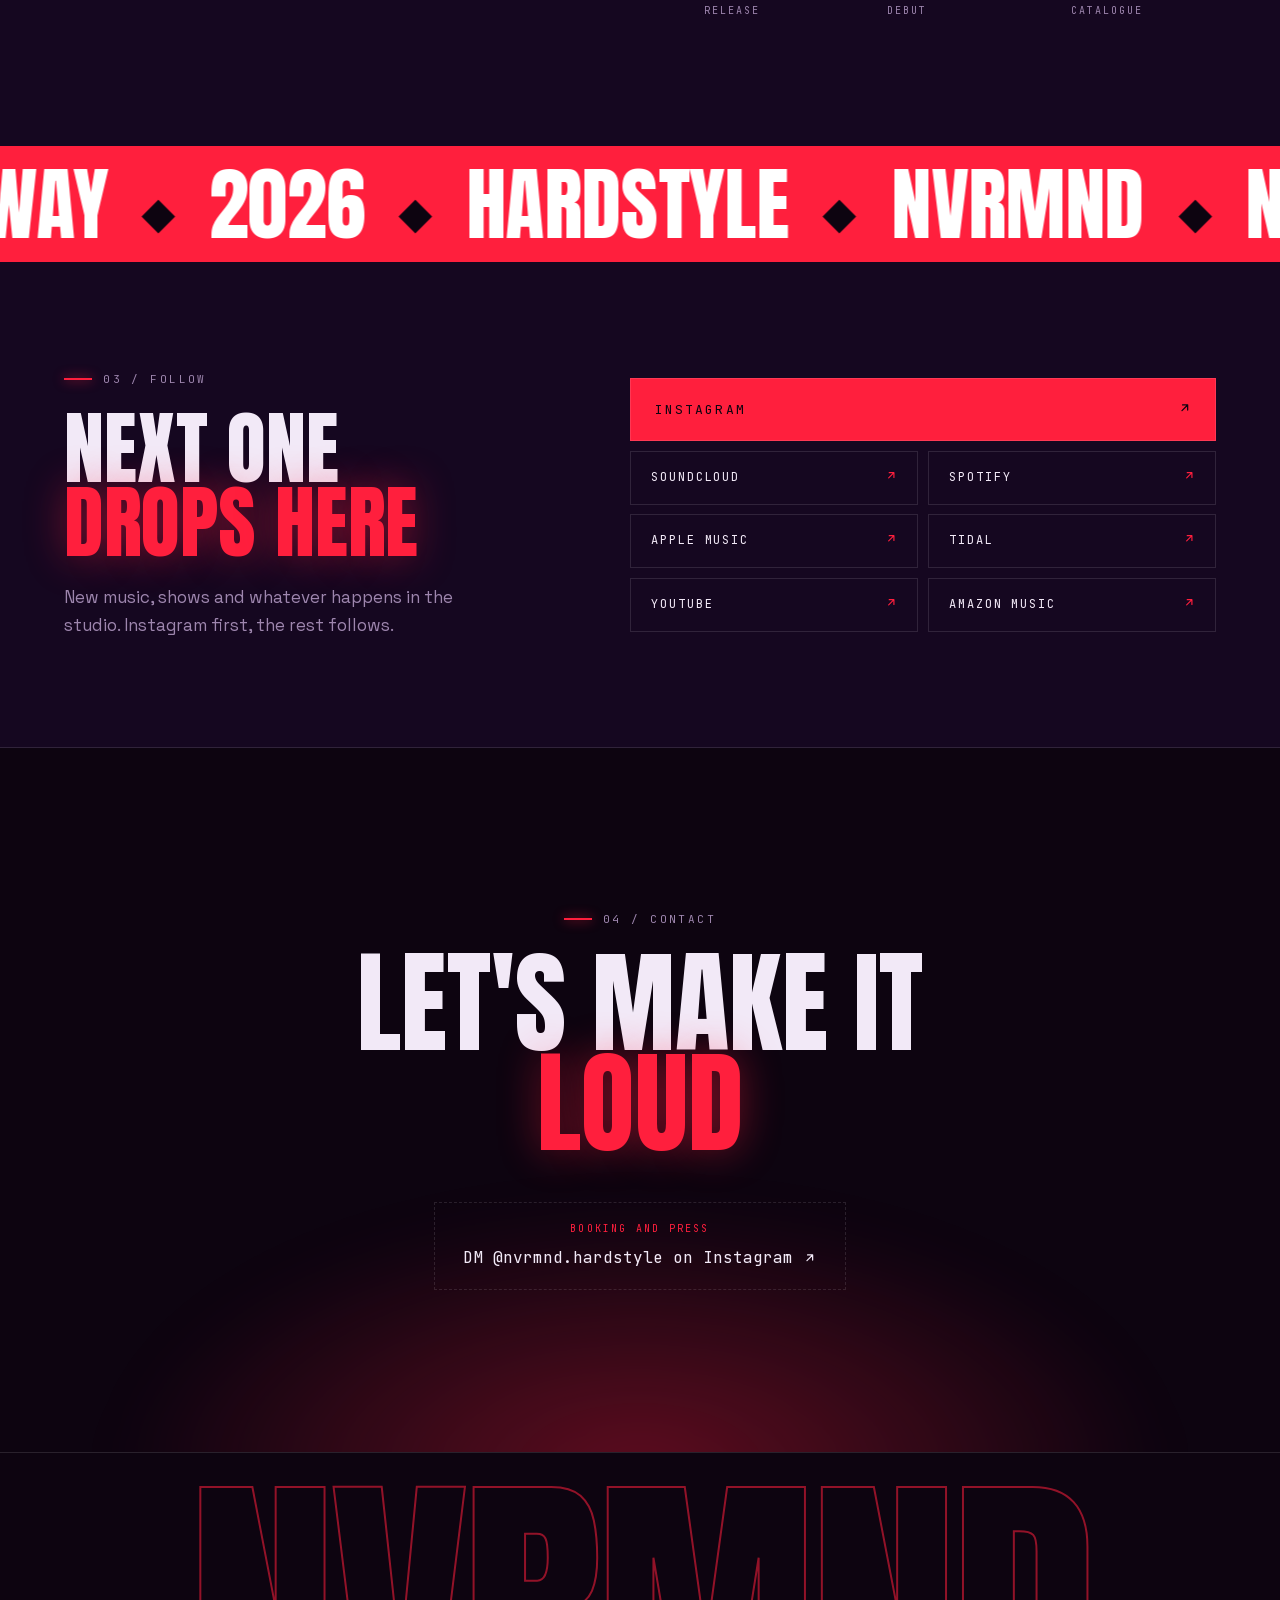
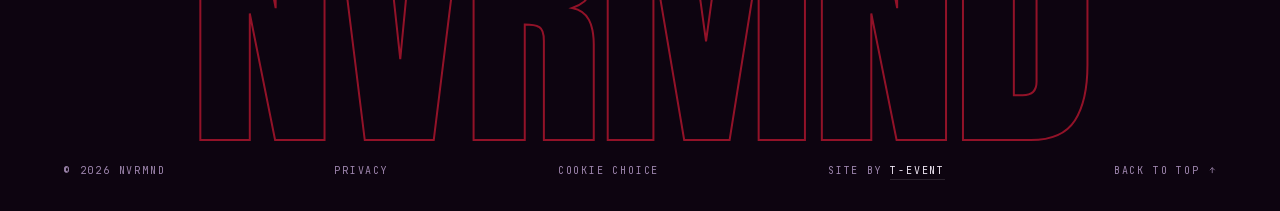
==== commit 2d58763d: "Fjern NVR001-merket over coveret Katalognummeret står allerede på selve coveret. Merket, CSS-en for " ====
--- a/index.html
+++ b/index.html
@@ -117,7 +117,7 @@
 <link rel="preload" as="font" type="font/woff2" crossorigin href="assets/fonts/anton-400-latin.woff2">
 <link rel="preload" as="font" type="font/woff2" crossorigin href="assets/fonts/jetbrains-mono-variable-latin.woff2">
 <link rel="preload" as="font" type="font/woff2" crossorigin href="assets/fonts/space-grotesk-variable-latin.woff2">
-<link rel="stylesheet" href="css/style.css?v=202609070019">
+<link rel="stylesheet" href="css/style.css?v=202609070027">
 </head>
 <body>
 
@@ -266,7 +266,6 @@
              alt="Cover art for NVRMND, Need Me"
              width="1100" height="1100" loading="lazy" decoding="async">
       </picture>
-      <span class="featured__cat">NVR001</span>
     </a>
 
     <div class="featured__info">
@@ -516,6 +515,6 @@
   </div>
 </div>
 
-<script src="js/main.js?v=202609070019" defer></script>
+<script src="js/main.js?v=202609070027" defer></script>
 </body>
 </html>
--- a/css/style.css
+++ b/css/style.css
@@ -839,17 +839,6 @@
   filter:saturate(1.15) contrast(1.05);
 }
 
-.featured__cat{
-  position:absolute;
-  left:0; bottom:0;
-  z-index:2;
-  background:var(--red);
-  color:var(--bg);
-  font-family:var(--font-mono);
-  font-size:.6875rem;
-  letter-spacing:.22em;
-  padding:.5rem .9rem;
-}
 
 .featured__title{
   font-family:var(--font-display);
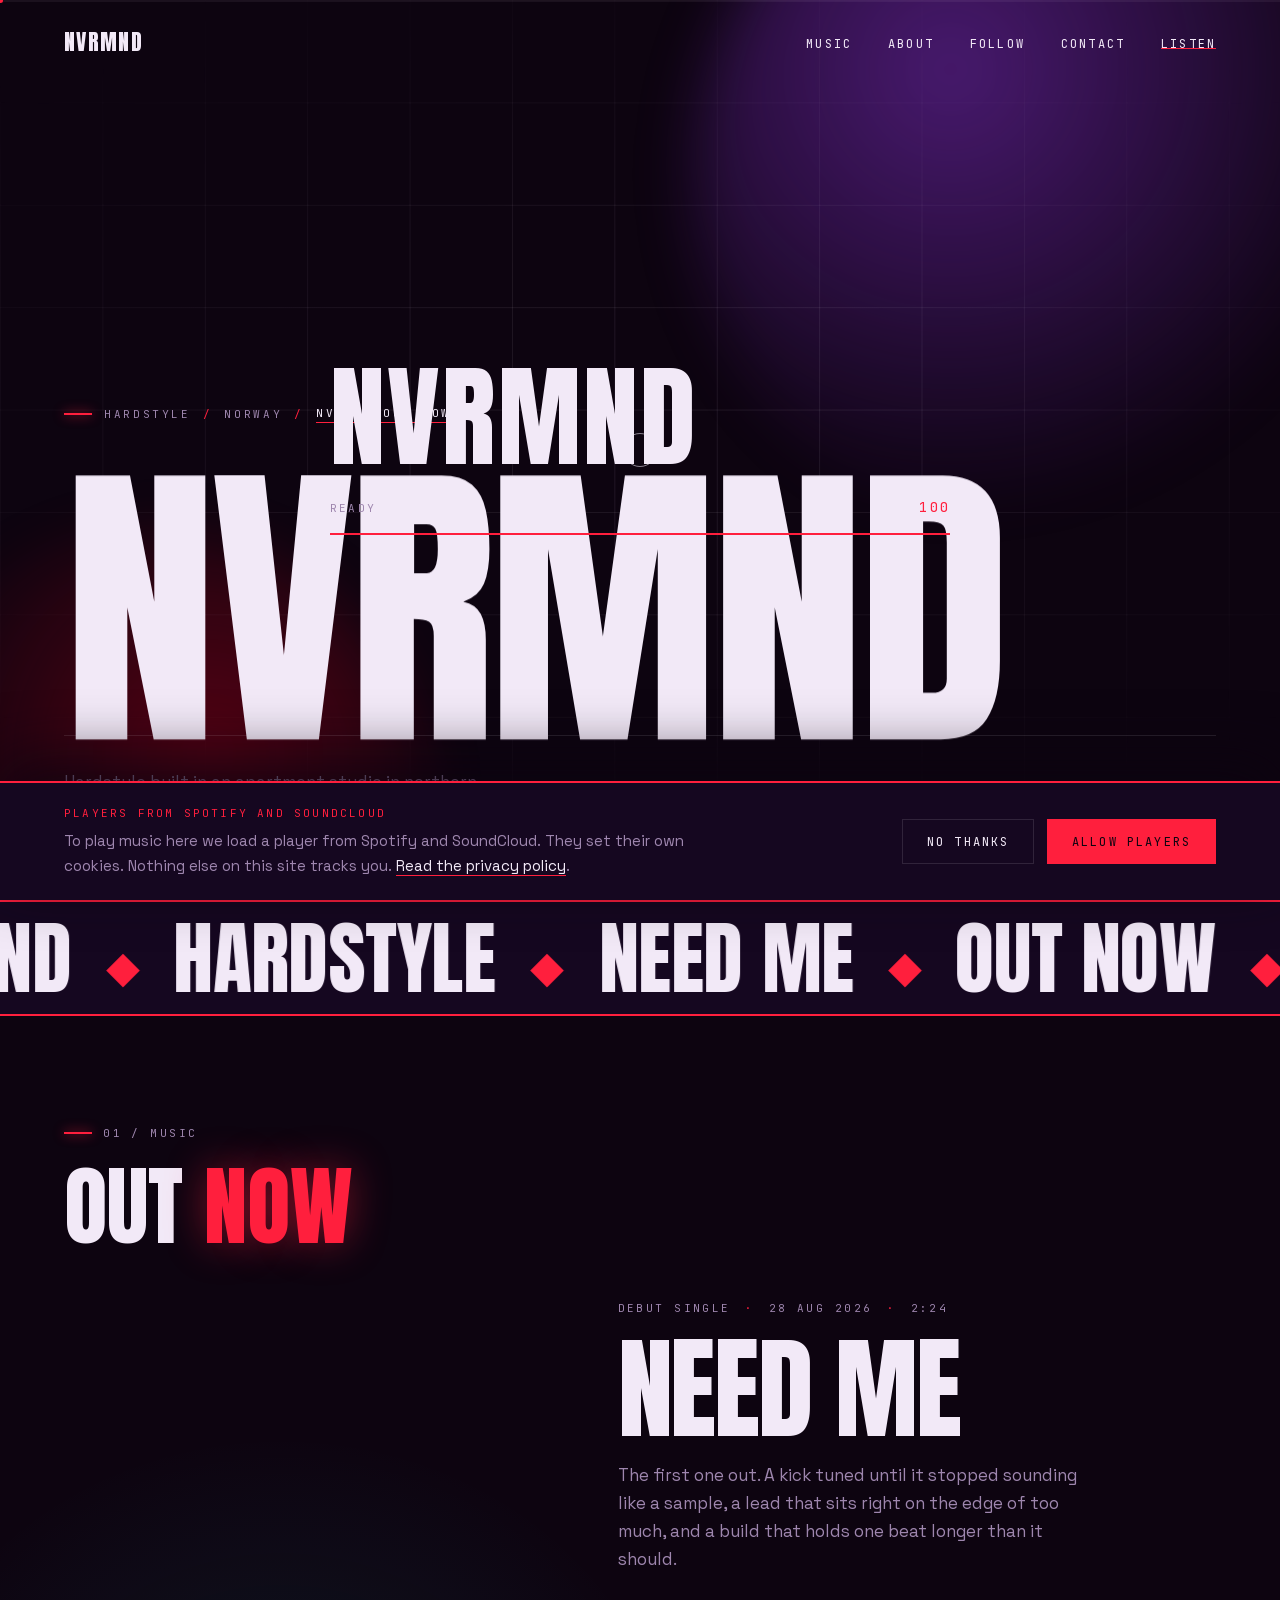
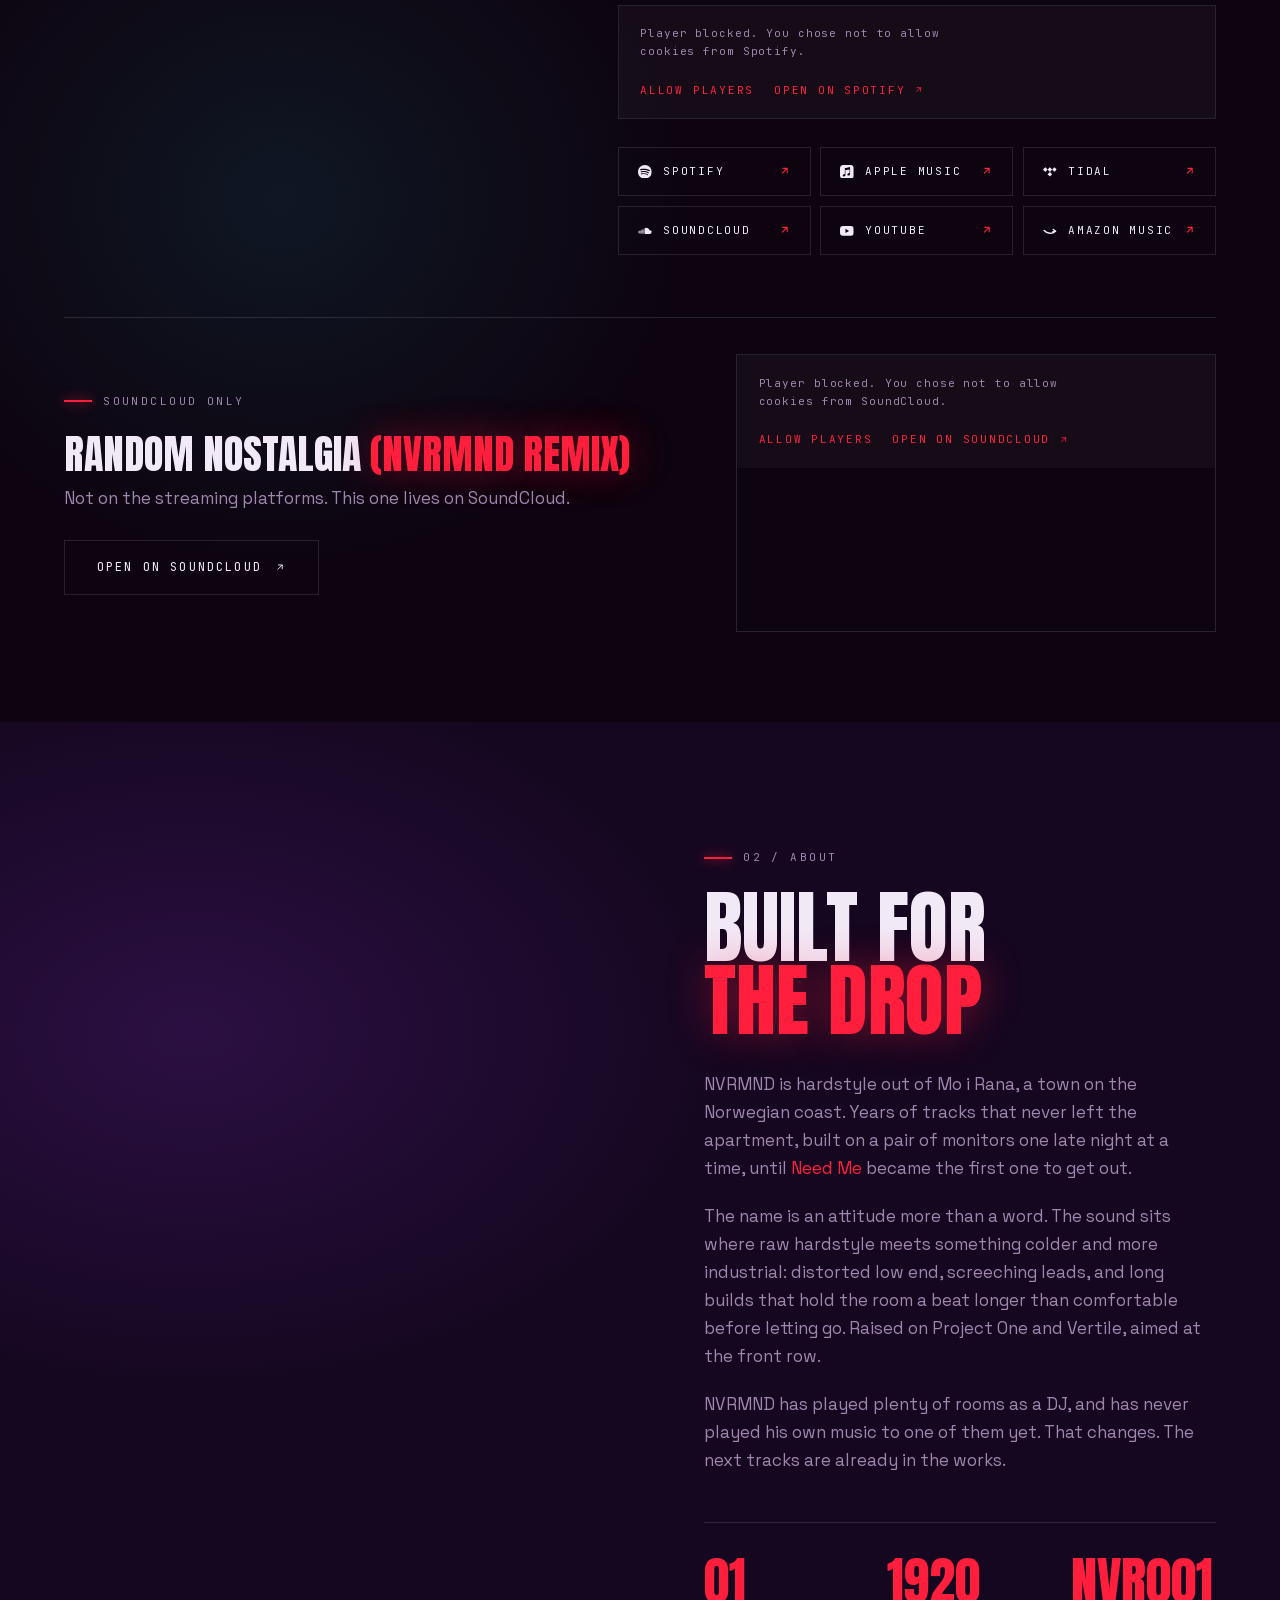
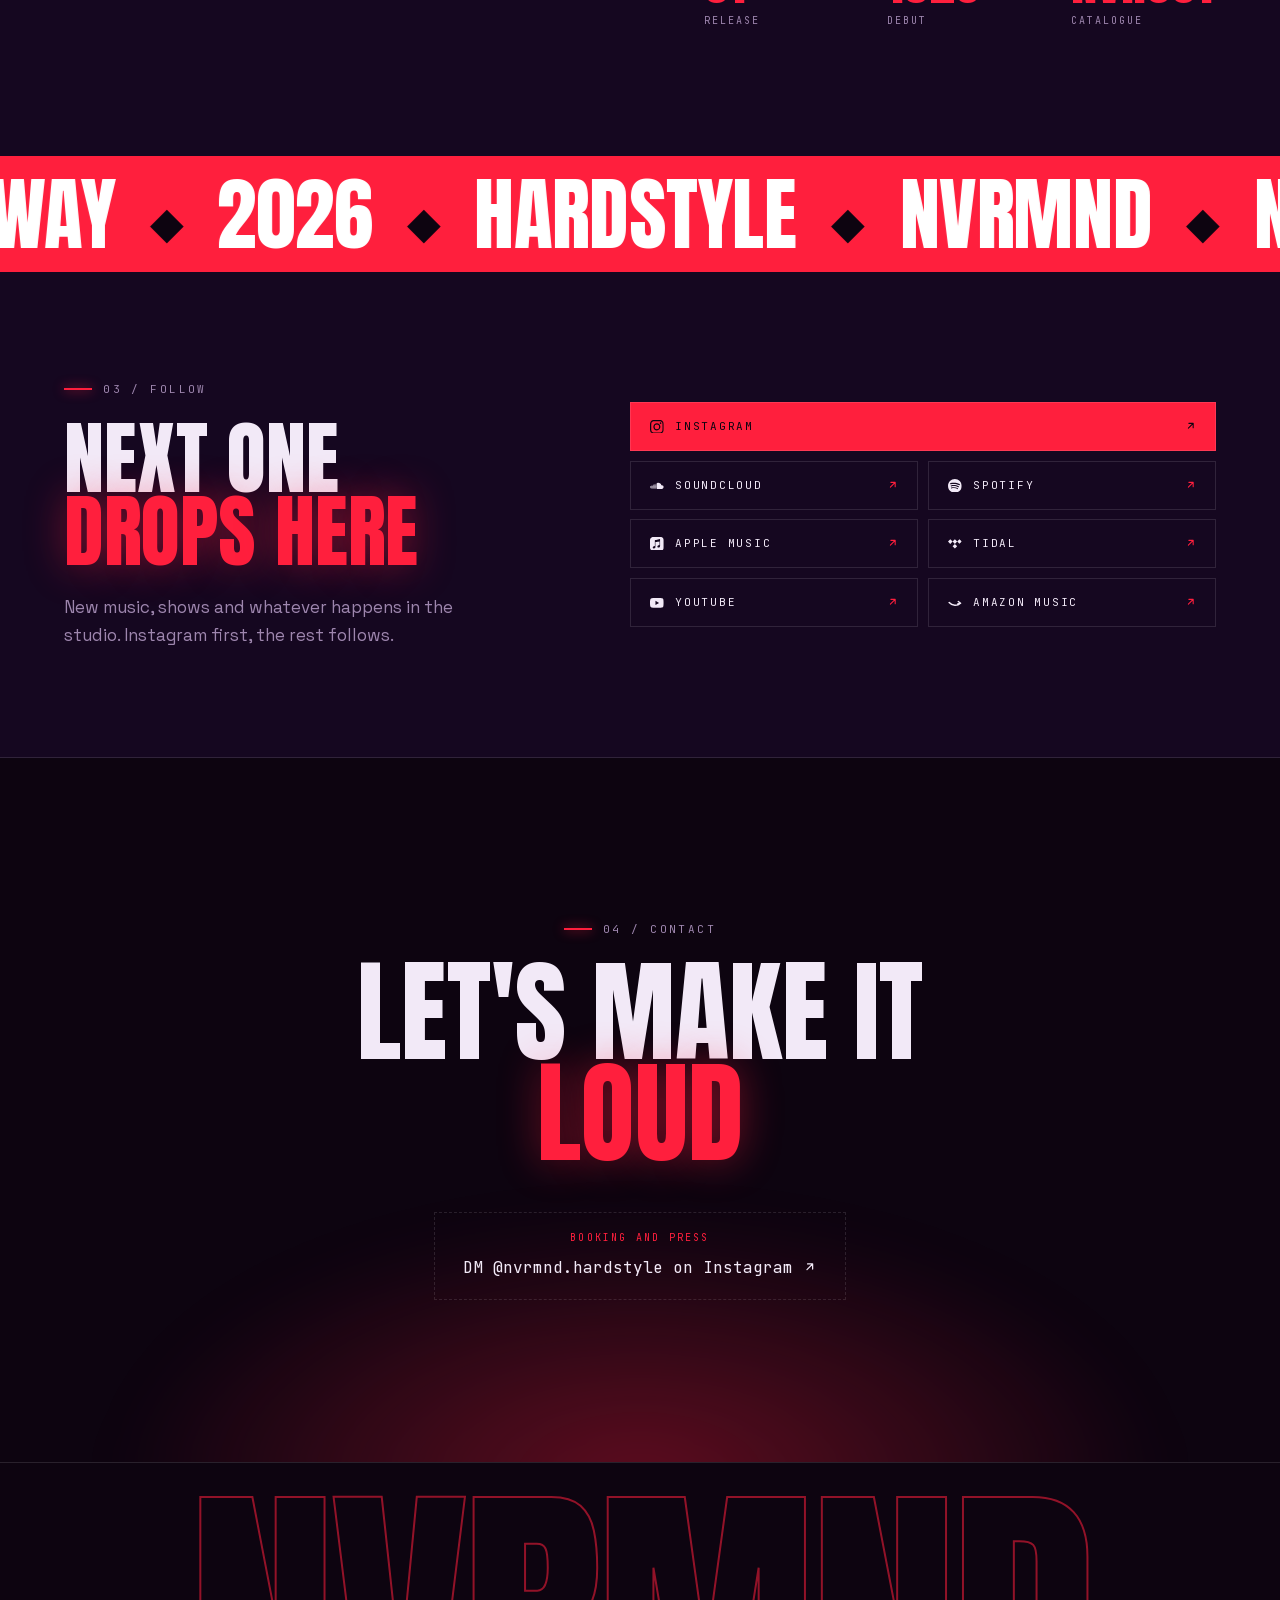
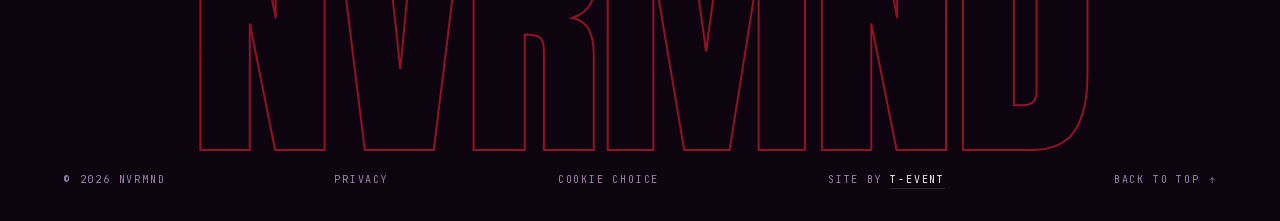
==== commit 469acccb: "Merkeikoner på strømmetjenestene, lik størrelse på lenkeboksene Simple Icons for Spotify, Apple Musi" ====
--- a/index.html
+++ b/index.html
@@ -117,7 +117,7 @@
 <link rel="preload" as="font" type="font/woff2" crossorigin href="assets/fonts/anton-400-latin.woff2">
 <link rel="preload" as="font" type="font/woff2" crossorigin href="assets/fonts/jetbrains-mono-variable-latin.woff2">
 <link rel="preload" as="font" type="font/woff2" crossorigin href="assets/fonts/space-grotesk-variable-latin.woff2">
-<link rel="stylesheet" href="css/style.css?v=202609070027">
+<link rel="stylesheet" href="css/style.css?v=202609070116">
 </head>
 <body>
 
@@ -127,6 +127,20 @@
   <symbol id="i-down" viewBox="0 0 24 24"><path d="M12 5v14M6 13l6 6 6-6"/></symbol>
   <symbol id="i-up" viewBox="0 0 24 24"><path d="M12 19V5M6 11l6-6 6 6"/></symbol>
   <symbol id="i-right" viewBox="0 0 24 24"><path d="M5 12h14M13 6l6 6-6 6"/></symbol>
+</svg>
+
+<!-- Merkeikoner for strømmetjenestene, kun brukt på forsiden. Formene er fra
+     Simple Icons (CC0), Amazon-smilet er tegnet for hånd. Blokka synkes ikke
+     til de andre sidene, derfor eget åpningsmerke. -->
+<svg class="brand-defs" width="0" height="0" style="position:absolute" aria-hidden="true" focusable="false">
+  <symbol id="b-spotify" viewBox="0 0 24 24"><path d="M12 0C5.4 0 0 5.4 0 12s5.4 12 12 12 12-5.4 12-12S18.66 0 12 0zm5.521 17.34c-.24.359-.66.48-1.021.24-2.82-1.74-6.36-2.101-10.561-1.141-.418.122-.779-.179-.899-.539-.12-.421.18-.78.54-.9 4.56-1.021 8.52-.6 11.64 1.32.42.18.479.659.301 1.02zm1.44-3.3c-.301.42-.841.6-1.262.3-3.239-1.98-8.159-2.58-11.939-1.38-.479.12-1.02-.12-1.14-.6-.12-.48.12-1.021.6-1.141C9.6 9.9 15 10.561 18.72 12.84c.361.181.54.78.241 1.2zm.12-3.36C15.24 8.4 8.82 8.16 5.16 9.301c-.6.179-1.2-.181-1.38-.721-.18-.601.18-1.2.72-1.381 4.26-1.26 11.28-1.02 15.721 1.621.539.3.719 1.02.419 1.56-.299.421-1.02.599-1.559.3z"/></symbol>
+  <symbol id="b-applemusic" viewBox="0 0 24 24"><path d="M23.994 6.124a9.23 9.23 0 00-.24-2.19c-.317-1.31-1.062-2.31-2.18-3.043a5.022 5.022 0 00-1.877-.726 10.496 10.496 0 00-1.564-.15c-.04-.003-.083-.01-.124-.013H5.986c-.152.01-.303.017-.455.026-.747.043-1.49.123-2.193.4-1.336.53-2.3 1.452-2.865 2.78-.192.448-.292.925-.363 1.408-.056.392-.088.785-.1 1.18 0 .032-.007.062-.01.093v12.223c.01.14.017.283.027.424.05.815.154 1.624.497 2.373.65 1.42 1.738 2.353 3.234 2.801.42.127.856.187 1.293.228.555.053 1.11.06 1.667.06h11.03a12.5 12.5 0 001.57-.1c.822-.106 1.596-.35 2.295-.81a5.046 5.046 0 001.88-2.207c.186-.42.293-.87.37-1.324.113-.675.138-1.358.137-2.04-.002-3.8 0-7.595-.003-11.393zm-6.423 3.99v5.712c0 .417-.058.827-.244 1.206-.29.59-.76.962-1.388 1.14-.35.1-.706.157-1.07.173-.95.045-1.773-.6-1.943-1.536a1.88 1.88 0 011.038-2.022c.323-.16.67-.25 1.018-.324.378-.082.758-.153 1.134-.24.274-.063.457-.23.51-.516a.904.904 0 00.02-.193c0-1.815 0-3.63-.002-5.443a.725.725 0 00-.026-.185c-.04-.15-.15-.243-.304-.234-.16.01-.318.035-.475.066-.76.15-1.52.303-2.28.456l-2.325.47-1.374.278c-.016.003-.032.01-.048.013-.277.077-.377.203-.39.49-.002.042 0 .086 0 .13-.002 2.602 0 5.204-.003 7.805 0 .42-.047.836-.215 1.227-.278.64-.77 1.04-1.434 1.233-.35.1-.71.16-1.075.172-.96.036-1.755-.6-1.92-1.544-.14-.812.23-1.685 1.154-2.075.357-.15.73-.232 1.108-.31.287-.06.575-.116.86-.177.383-.083.583-.323.6-.714v-.15c0-2.96 0-5.922.002-8.882 0-.123.013-.25.042-.37.07-.285.273-.448.546-.518.255-.066.515-.112.774-.165.733-.15 1.466-.296 2.2-.444l2.27-.46c.67-.134 1.34-.27 2.01-.403.22-.043.442-.088.663-.106.31-.025.523.17.554.482.008.073.012.148.012.223.002 1.91.002 3.822 0 5.732z"/></symbol>
+  <symbol id="b-tidal" viewBox="0 0 24 24"><path d="M12.012 3.992L8.008 7.996 4.004 3.992 0 7.996 4.004 12l4.004-4.004L12.012 12l-4.004 4.004 4.004 4.004 4.004-4.004L12.012 12l4.004-4.004-4.004-4.004zM16.042 7.996l3.979-3.979L24 7.996l-3.979 3.979z"/></symbol>
+  <symbol id="b-soundcloud" viewBox="0 0 24 24"><path d="M23.999 14.165c-.052 1.796-1.612 3.169-3.4 3.169h-8.18a.68.68 0 0 1-.675-.683V7.862a.747.747 0 0 1 .452-.724s.75-.513 2.333-.513a5.364 5.364 0 0 1 2.763.755 5.433 5.433 0 0 1 2.57 3.54c.282-.08.574-.121.868-.12.884 0 1.73.358 2.347.992s.948 1.49.922 2.373ZM10.721 8.421c.247 2.98.427 5.697 0 8.672a.264.264 0 0 1-.53 0c-.395-2.946-.22-5.718 0-8.672a.264.264 0 0 1 .53 0ZM9.072 9.448c.285 2.659.37 4.986-.006 7.655a.277.277 0 0 1-.55 0c-.331-2.63-.256-5.02 0-7.655a.277.277 0 0 1 .556 0Zm-1.663-.257c.27 2.726.39 5.171 0 7.904a.266.266 0 0 1-.532 0c-.38-2.69-.257-5.21 0-7.904a.266.266 0 0 1 .532 0Zm-1.647.77a26.108 26.108 0 0 1-.008 7.147.272.272 0 0 1-.542 0 27.955 27.955 0 0 1 0-7.147.275.275 0 0 1 .55 0Zm-1.67 1.769c.421 1.865.228 3.5-.029 5.388a.257.257 0 0 1-.514 0c-.21-1.858-.398-3.549 0-5.389a.272.272 0 0 1 .543 0Zm-1.655-.273c.388 1.897.26 3.508-.01 5.412-.026.28-.514.283-.54 0-.244-1.878-.347-3.54-.01-5.412a.283.283 0 0 1 .56 0Zm-1.668.911c.4 1.268.257 2.292-.026 3.572a.257.257 0 0 1-.514 0c-.241-1.262-.354-2.312-.023-3.572a.283.283 0 0 1 .563 0Z"/></symbol>
+  <symbol id="b-youtube" viewBox="0 0 24 24"><path d="M23.498 6.186a3.016 3.016 0 0 0-2.122-2.136C19.505 3.545 12 3.545 12 3.545s-7.505 0-9.377.505A3.017 3.017 0 0 0 .502 6.186C0 8.07 0 12 0 12s0 3.93.502 5.814a3.016 3.016 0 0 0 2.122 2.136c1.871.505 9.376.505 9.376.505s7.505 0 9.377-.505a3.015 3.015 0 0 0 2.122-2.136C24 15.93 24 12 24 12s0-3.93-.502-5.814zM9.545 15.568V8.432L15.818 12l-6.273 3.568z"/></symbol>
+  <symbol id="b-amazonmusic" viewBox="0 0 24 24"><path fill="none" stroke="currentColor" stroke-width="2.6" stroke-linecap="round" stroke-linejoin="round" d="M2 11.5c5.5 6 14 6.4 20 1.2M18 9.6l4 3.1-4.9 1.2"/></symbol>
+  <symbol id="b-instagram" viewBox="0 0 24 24"><path d="M7.0301.084c-1.2768.0602-2.1487.264-2.911.5634-.7888.3075-1.4575.72-2.1228 1.3877-.6652.6677-1.075 1.3368-1.3802 2.127-.2954.7638-.4956 1.6365-.552 2.914-.0564 1.2775-.0689 1.6882-.0626 4.947.0062 3.2586.0206 3.6671.0825 4.9473.061 1.2765.264 2.1482.5635 2.9107.308.7889.72 1.4573 1.388 2.1228.6679.6655 1.3365 1.0743 2.1285 1.38.7632.295 1.6361.4961 2.9134.552 1.2773.056 1.6884.069 4.9462.0627 3.2578-.0062 3.668-.0207 4.9478-.0814 1.28-.0607 2.147-.2652 2.9098-.5633.7889-.3086 1.4578-.72 2.1228-1.3881.665-.6682 1.0745-1.3378 1.3795-2.1284.2957-.7632.4966-1.636.552-2.9124.056-1.2809.0692-1.6898.063-4.948-.0063-3.2583-.021-3.6668-.0817-4.9465-.0607-1.2797-.264-2.1487-.5633-2.9117-.3084-.7889-.72-1.4568-1.3876-2.1228C21.2982 1.33 20.628.9208 19.8378.6165 19.074.321 18.2017.1197 16.9244.0645 15.6471.0093 15.236-.005 11.977.0014 8.718.0076 8.31.0215 7.0301.0839m.1402 21.6932c-1.17-.0509-1.8053-.2453-2.2287-.408-.5606-.216-.96-.4771-1.3819-.895-.422-.4178-.6811-.8186-.9-1.378-.1644-.4234-.3624-1.058-.4171-2.228-.0595-1.2645-.072-1.6442-.079-4.848-.007-3.2037.0053-3.583.0607-4.848.05-1.169.2456-1.805.408-2.2282.216-.5613.4762-.96.895-1.3816.4188-.4217.8184-.6814 1.3783-.9003.423-.1651 1.0575-.3614 2.227-.4171 1.2655-.06 1.6447-.072 4.848-.079 3.2033-.007 3.5835.005 4.8495.0608 1.169.0508 1.8053.2445 2.228.408.5608.216.96.4754 1.3816.895.4217.4194.6816.8176.9005 1.3787.1653.4217.3617 1.056.4169 2.2263.0602 1.2655.0739 1.645.0796 4.848.0058 3.203-.0055 3.5834-.061 4.848-.051 1.17-.245 1.8055-.408 2.2294-.216.5604-.4763.96-.8954 1.3814-.419.4215-.8181.6811-1.3783.9-.4224.1649-1.0577.3617-2.2262.4174-1.2656.0595-1.6448.072-4.8493.079-3.2045.007-3.5825-.006-4.848-.0608M16.953 5.5864A1.44 1.44 0 1 0 18.39 4.144a1.44 1.44 0 0 0-1.437 1.4424M5.8385 12.012c.0067 3.4032 2.7706 6.1557 6.173 6.1493 3.4026-.0065 6.157-2.7701 6.1506-6.1733-.0065-3.4032-2.771-6.1565-6.174-6.1498-3.403.0067-6.156 2.771-6.1496 6.1738M8 12.0077a4 4 0 1 1 4.008 3.9921A3.9996 3.9996 0 0 1 8 12.0077"/></symbol>
+  <symbol id="b-tiktok" viewBox="0 0 24 24"><path d="M12.525.02c1.31-.02 2.61-.01 3.91-.02.08 1.53.63 3.09 1.75 4.17 1.12 1.11 2.7 1.62 4.24 1.79v4.03c-1.44-.05-2.89-.35-4.2-.97-.57-.26-1.1-.59-1.62-.93-.01 2.92.01 5.84-.02 8.75-.08 1.4-.54 2.79-1.35 3.94-1.31 1.92-3.58 3.17-5.91 3.21-1.43.08-2.86-.31-4.08-1.03-2.02-1.19-3.44-3.37-3.65-5.71-.02-.5-.03-1-.01-1.49.18-1.9 1.12-3.72 2.58-4.96 1.66-1.44 3.98-2.13 6.15-1.72.02 1.48-.04 2.96-.04 4.44-.99-.32-2.15-.23-3.02.37-.63.41-1.11 1.04-1.36 1.75-.21.51-.15 1.07-.14 1.61.24 1.64 1.82 3.02 3.5 2.87 1.12-.01 2.19-.66 2.77-1.61.19-.33.4-.67.41-1.06.1-1.79.06-3.57.07-5.36.01-4.03-.01-8.05.02-12.07z"/></symbol>
 </svg>
 
 <a class="skip" href="#top">Skip to content</a>
@@ -288,12 +302,12 @@
       </div>
 
       <ul class="platforms" data-reveal data-delay="5">
-        <li><a class="platform" href="https://open.spotify.com/track/4iiM7v8EZcTVfnWacZ7ghQ" target="_blank" rel="noopener" aria-label="Need Me on Spotify" data-magnetic data-cursor="hover"><span>Spotify</span><i><svg class="ico" aria-hidden="true"><use href="#i-ne"></use></svg></i></a></li>
-        <li><a class="platform" href="https://music.apple.com/no/album/need-me/6806555357?i=6806555358" target="_blank" rel="noopener" aria-label="Need Me on Apple Music" data-magnetic data-cursor="hover"><span>Apple Music</span><i><svg class="ico" aria-hidden="true"><use href="#i-ne"></use></svg></i></a></li>
-        <li><a class="platform" href="https://tidal.com/track/556694168" target="_blank" rel="noopener" aria-label="Need Me on Tidal" data-magnetic data-cursor="hover"><span>Tidal</span><i><svg class="ico" aria-hidden="true"><use href="#i-ne"></use></svg></i></a></li>
-        <li><a class="platform" href="https://soundcloud.com/marius-hagensen/need-me" target="_blank" rel="noopener" aria-label="Need Me on SoundCloud" data-magnetic data-cursor="hover"><span>SoundCloud</span><i><svg class="ico" aria-hidden="true"><use href="#i-ne"></use></svg></i></a></li>
-        <li><a class="platform" href="https://www.youtube.com/watch?v=Cu71go7IyKI" target="_blank" rel="noopener" aria-label="Need Me on YouTube" data-magnetic data-cursor="hover"><span>YouTube</span><i><svg class="ico" aria-hidden="true"><use href="#i-ne"></use></svg></i></a></li>
-        <li><a class="platform" href="https://music.amazon.com/tracks/B0HH3XDYPG" target="_blank" rel="noopener" aria-label="Need Me on Amazon Music" data-magnetic data-cursor="hover"><span>Amazon Music</span><i><svg class="ico" aria-hidden="true"><use href="#i-ne"></use></svg></i></a></li>
+        <li><a class="platform" href="https://open.spotify.com/track/4iiM7v8EZcTVfnWacZ7ghQ" target="_blank" rel="noopener" aria-label="Need Me on Spotify" data-magnetic data-cursor="hover"><svg class="brand" aria-hidden="true"><use href="#b-spotify"></use></svg><span>Spotify</span><i><svg class="ico" aria-hidden="true"><use href="#i-ne"></use></svg></i></a></li>
+        <li><a class="platform" href="https://music.apple.com/no/album/need-me/6806555357?i=6806555358" target="_blank" rel="noopener" aria-label="Need Me on Apple Music" data-magnetic data-cursor="hover"><svg class="brand" aria-hidden="true"><use href="#b-applemusic"></use></svg><span>Apple Music</span><i><svg class="ico" aria-hidden="true"><use href="#i-ne"></use></svg></i></a></li>
+        <li><a class="platform" href="https://tidal.com/track/556694168" target="_blank" rel="noopener" aria-label="Need Me on Tidal" data-magnetic data-cursor="hover"><svg class="brand" aria-hidden="true"><use href="#b-tidal"></use></svg><span>Tidal</span><i><svg class="ico" aria-hidden="true"><use href="#i-ne"></use></svg></i></a></li>
+        <li><a class="platform" href="https://soundcloud.com/marius-hagensen/need-me" target="_blank" rel="noopener" aria-label="Need Me on SoundCloud" data-magnetic data-cursor="hover"><svg class="brand" aria-hidden="true"><use href="#b-soundcloud"></use></svg><span>SoundCloud</span><i><svg class="ico" aria-hidden="true"><use href="#i-ne"></use></svg></i></a></li>
+        <li><a class="platform" href="https://www.youtube.com/watch?v=Cu71go7IyKI" target="_blank" rel="noopener" aria-label="Need Me on YouTube" data-magnetic data-cursor="hover"><svg class="brand" aria-hidden="true"><use href="#b-youtube"></use></svg><span>YouTube</span><i><svg class="ico" aria-hidden="true"><use href="#i-ne"></use></svg></i></a></li>
+        <li><a class="platform" href="https://music.amazon.com/tracks/B0HH3XDYPG" target="_blank" rel="noopener" aria-label="Need Me on Amazon Music" data-magnetic data-cursor="hover"><svg class="brand" aria-hidden="true"><use href="#b-amazonmusic"></use></svg><span>Amazon Music</span><i><svg class="ico" aria-hidden="true"><use href="#i-ne"></use></svg></i></a></li>
       </ul>
     </div>
   </article>
@@ -435,15 +449,15 @@
       </p>
     </div>
     <div class="socials" data-reveal data-delay="2">
-      <a href="https://www.instagram.com/nvrmnd.hardstyle" target="_blank" rel="me noopener" class="social social--primary" aria-label="NVRMND on Instagram" data-magnetic data-cursor="hover"><span>Instagram</span><i><svg class="ico" aria-hidden="true"><use href="#i-ne"></use></svg></i></a>
-      <a href="https://soundcloud.com/marius-hagensen" target="_blank" rel="noopener" class="social" aria-label="NVRMND on SoundCloud" data-magnetic data-cursor="hover"><span>SoundCloud</span><i><svg class="ico" aria-hidden="true"><use href="#i-ne"></use></svg></i></a>
-      <a href="https://open.spotify.com/artist/6vSV3iI3VMqzfy0wnWcI8E" target="_blank" rel="noopener" class="social" aria-label="NVRMND on Spotify" data-magnetic data-cursor="hover"><span>Spotify</span><i><svg class="ico" aria-hidden="true"><use href="#i-ne"></use></svg></i></a>
-      <a href="https://music.apple.com/no/artist/nvrmnd/6806555186" target="_blank" rel="noopener" class="social" aria-label="NVRMND on Apple Music" data-magnetic data-cursor="hover"><span>Apple Music</span><i><svg class="ico" aria-hidden="true"><use href="#i-ne"></use></svg></i></a>
-      <a href="https://tidal.com/artist/85185574" target="_blank" rel="noopener" class="social" aria-label="NVRMND on Tidal" data-magnetic data-cursor="hover"><span>Tidal</span><i><svg class="ico" aria-hidden="true"><use href="#i-ne"></use></svg></i></a>
-      <a href="https://www.youtube.com/watch?v=Cu71go7IyKI" target="_blank" rel="noopener" class="social" aria-label="NVRMND on YouTube" data-magnetic data-cursor="hover"><span>YouTube</span><i><svg class="ico" aria-hidden="true"><use href="#i-ne"></use></svg></i></a>
-      <a href="https://music.amazon.com/artists/B01GB1HH3Y/nvrmnd" target="_blank" rel="noopener" class="social" aria-label="NVRMND on Amazon Music" data-magnetic data-cursor="hover"><span>Amazon Music</span><i><svg class="ico" aria-hidden="true"><use href="#i-ne"></use></svg></i></a>
+      <a href="https://www.instagram.com/nvrmnd.hardstyle" target="_blank" rel="me noopener" class="social social--primary" aria-label="NVRMND on Instagram" data-magnetic data-cursor="hover"><svg class="brand" aria-hidden="true"><use href="#b-instagram"></use></svg><span>Instagram</span><i><svg class="ico" aria-hidden="true"><use href="#i-ne"></use></svg></i></a>
+      <a href="https://soundcloud.com/marius-hagensen" target="_blank" rel="noopener" class="social" aria-label="NVRMND on SoundCloud" data-magnetic data-cursor="hover"><svg class="brand" aria-hidden="true"><use href="#b-soundcloud"></use></svg><span>SoundCloud</span><i><svg class="ico" aria-hidden="true"><use href="#i-ne"></use></svg></i></a>
+      <a href="https://open.spotify.com/artist/6vSV3iI3VMqzfy0wnWcI8E" target="_blank" rel="noopener" class="social" aria-label="NVRMND on Spotify" data-magnetic data-cursor="hover"><svg class="brand" aria-hidden="true"><use href="#b-spotify"></use></svg><span>Spotify</span><i><svg class="ico" aria-hidden="true"><use href="#i-ne"></use></svg></i></a>
+      <a href="https://music.apple.com/no/artist/nvrmnd/6806555186" target="_blank" rel="noopener" class="social" aria-label="NVRMND on Apple Music" data-magnetic data-cursor="hover"><svg class="brand" aria-hidden="true"><use href="#b-applemusic"></use></svg><span>Apple Music</span><i><svg class="ico" aria-hidden="true"><use href="#i-ne"></use></svg></i></a>
+      <a href="https://tidal.com/artist/85185574" target="_blank" rel="noopener" class="social" aria-label="NVRMND on Tidal" data-magnetic data-cursor="hover"><svg class="brand" aria-hidden="true"><use href="#b-tidal"></use></svg><span>Tidal</span><i><svg class="ico" aria-hidden="true"><use href="#i-ne"></use></svg></i></a>
+      <a href="https://www.youtube.com/watch?v=Cu71go7IyKI" target="_blank" rel="noopener" class="social" aria-label="NVRMND on YouTube" data-magnetic data-cursor="hover"><svg class="brand" aria-hidden="true"><use href="#b-youtube"></use></svg><span>YouTube</span><i><svg class="ico" aria-hidden="true"><use href="#i-ne"></use></svg></i></a>
+      <a href="https://music.amazon.com/artists/B01GB1HH3Y/nvrmnd" target="_blank" rel="noopener" class="social" aria-label="NVRMND on Amazon Music" data-magnetic data-cursor="hover"><svg class="brand" aria-hidden="true"><use href="#b-amazonmusic"></use></svg><span>Amazon Music</span><i><svg class="ico" aria-hidden="true"><use href="#i-ne"></use></svg></i></a>
       <!-- PLASSHOLDER: TikTok-profil finnes ikke ennå. Fjern kommentaren når den er laget
-      <a href="#" target="_blank" rel="noopener" class="social" data-magnetic data-cursor="hover"><span>TikTok</span><i><svg class="ico" aria-hidden="true"><use href="#i-ne"></use></svg></i></a>
+      <a href="#" target="_blank" rel="noopener" class="social" data-magnetic data-cursor="hover"><svg class="brand" aria-hidden="true"><use href="#b-tiktok"></use></svg><span>TikTok</span><i><svg class="ico" aria-hidden="true"><use href="#i-ne"></use></svg></i></a>
       -->
     </div>
   </div>
@@ -515,6 +529,6 @@
   </div>
 </div>
 
-<script src="js/main.js?v=202609070027" defer></script>
+<script src="js/main.js?v=202609070116" defer></script>
 </body>
 </html>
--- a/css/style.css
+++ b/css/style.css
@@ -872,20 +872,23 @@
   grid-template-columns:repeat(3,1fr);
   gap:.6rem;
 }
+/* Samme mål som lenkeboksene i Follow-seksjonen, se .follow .social */
 .platform{
   display:flex;
   align-items:center;
   justify-content:space-between;
-  gap:.5rem;
-  padding:.75rem 1.3rem;
+  gap:.7rem;
+  padding:.9rem 1.2rem;
   border:1px solid var(--line);
   font-family:var(--font-mono);
   font-size:.6875rem;
   letter-spacing:.16em;
   text-transform:uppercase;
+  white-space:nowrap;
   transition:background-color .4s var(--ease), border-color .4s, color .4s;
   will-change:transform;
 }
+.platform span{ flex:1 1 auto; }
 .platform i{ font-style:normal; color:var(--red); transition:transform .4s var(--ease), color .4s; }
 .platform:hover{ background:var(--red); border-color:var(--red); color:var(--bg); }
 .platform:hover i{ transform:translate(2px,-2px); color:var(--bg); }
@@ -1343,7 +1346,8 @@
   color:var(--bg);
 }
 .social.social--primary i{ color:var(--bg); }
-.social--primary:hover{ background:var(--text); border-color:var(--text); color:var(--bg); }
+/* Dobbel klasse, ellers vinner .social:hover lenger ned og boksen blir rød */
+.social.social--primary:hover{ background:var(--text); border-color:var(--text); color:var(--bg); }
 .social.social--primary:hover i{ color:var(--bg); }
 
 .socials{
@@ -1356,7 +1360,7 @@
 .social{
   display:inline-flex;
   align-items:center;
-  gap:.5rem;
+  gap:.7rem;
   padding:.7rem 1.35rem;
   border:1px solid var(--line);
   border-radius:100px;
@@ -1428,17 +1432,17 @@
   gap:.6rem;
   margin-top:0;
 }
+/* Alle boksene har samme høyde, skrift og luft, også Instagram. Målene er
+   de samme som plattformlenkene i musikkseksjonen. */
 .follow .social{
   justify-content:space-between;
   border-radius:0;
-  padding:1rem 1.25rem;
-  font-size:.75rem;
-}
-.follow .social--primary{
-  grid-column:1 / -1;
-  padding:1.25rem 1.5rem;
-  font-size:.8125rem;
-}
+  padding:.9rem 1.2rem;
+  font-size:.6875rem;
+  white-space:nowrap;
+}
+.follow .social span{ flex:1 1 auto; }
+.follow .social--primary{ grid-column:1 / -1; }
 
 @media (max-width:900px){
   .follow__inner{ grid-template-columns:1fr; }
@@ -1563,6 +1567,13 @@
   .music--rail .music__sticky{ justify-content:flex-start; padding-top:6.5rem; }
   .release{ width:70vw; }
   .platforms{ grid-template-columns:repeat(2,1fr); }
+  /* To kolonner på en smal skjerm: «Amazon Music» med to ikoner får ikke
+     plass. Merkeikonet bærer identiteten, så pila ryker, og luften i sidene
+     strammes litt. */
+  .platform,
+  .follow .social{ padding:.9rem 1rem; letter-spacing:.12em; }
+  .platform i,
+  .follow .social i{ display:none; }
   .stat__num{ font-size:clamp(1.75rem,8vw,2.5rem); }
   .stat__label{ font-size:.5625rem; letter-spacing:.14em; }
 }
@@ -1753,6 +1764,15 @@
 .social i .ico,
 .platform i .ico{ width:1.05em; height:1.05em; }
 
+/* Merkeikonene er fylte former, ikke streker. Fargen følger teksten, så de
+   blir mørke på rød bakgrunn akkurat som resten av boksen. */
+.brand{
+  width:1.25em;
+  height:1.25em;
+  fill:currentColor;
+  flex:0 0 auto;
+}
+
 
 /* Footer-ordet: konturen blir stående. Ved scroll-inn stiger bokstavene inn
    én og én, og et rødt glimt går gjennom dem fra venstre mot høyre før de
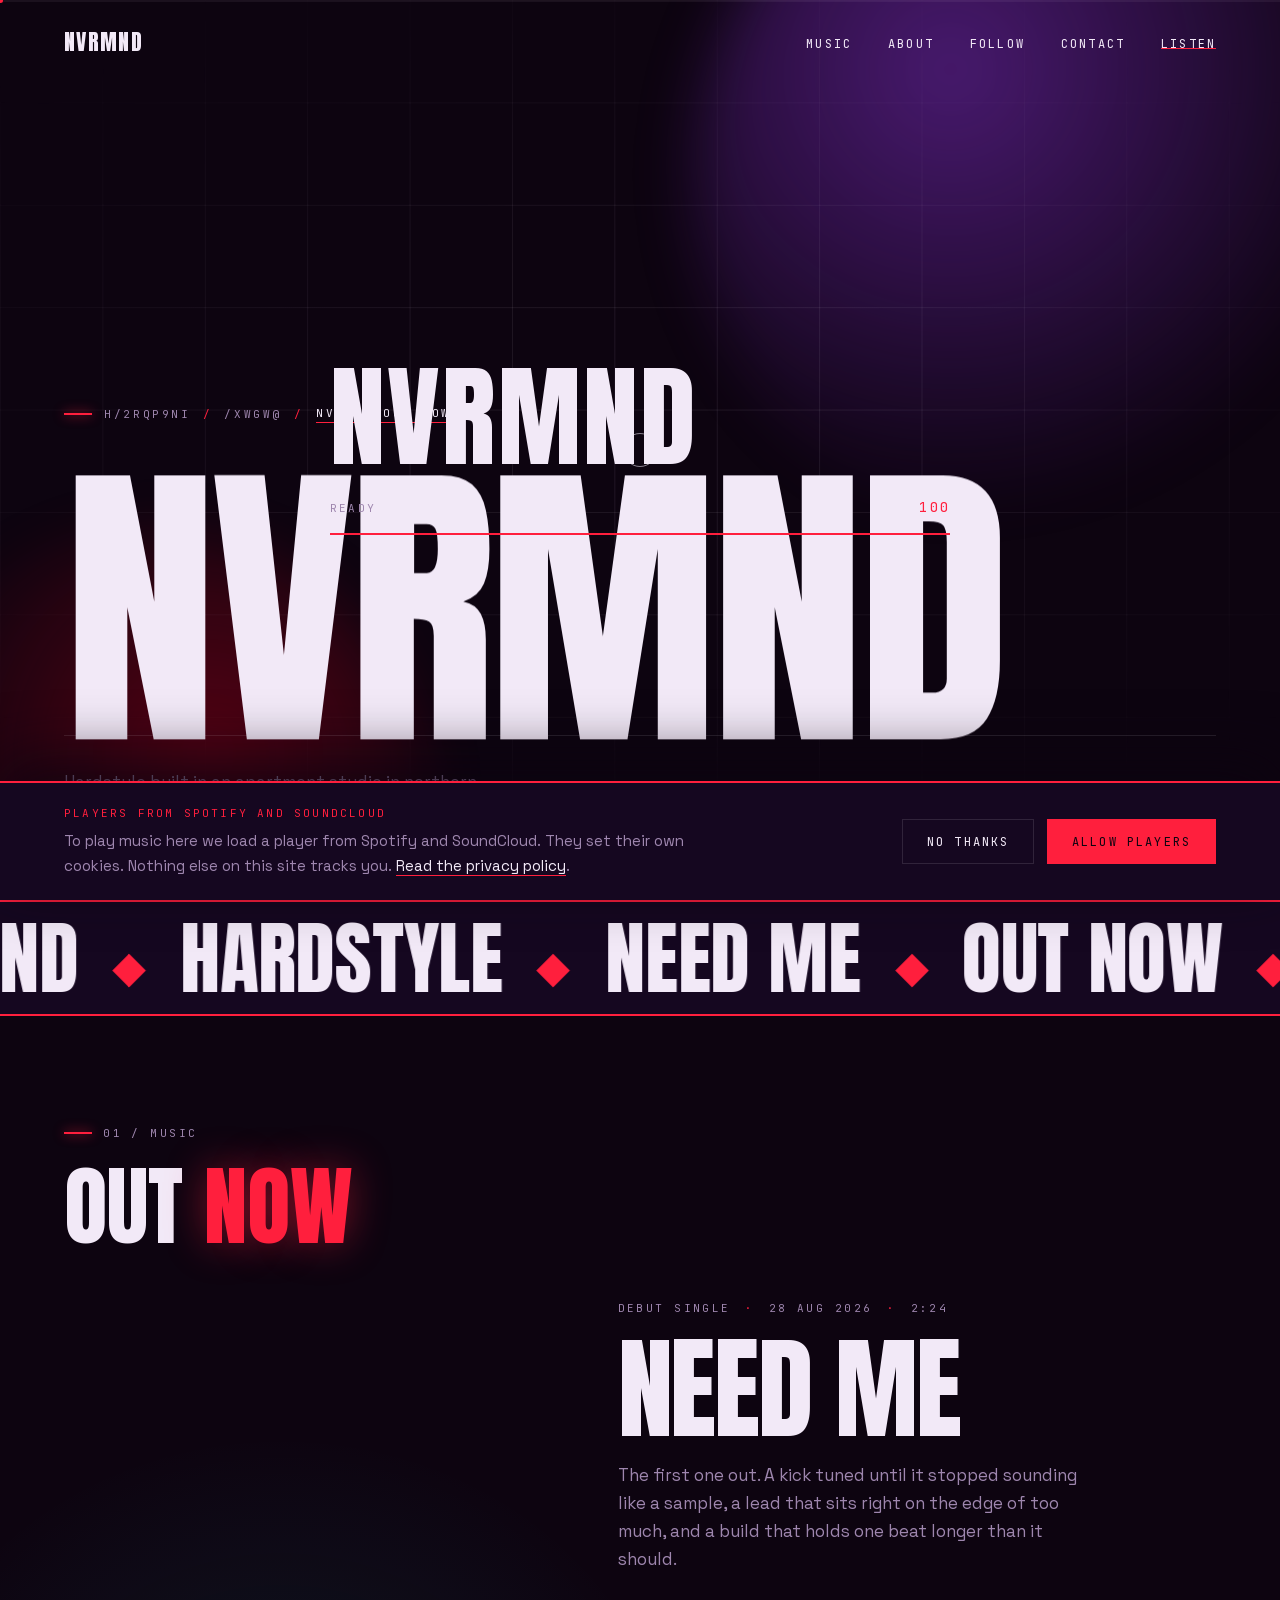
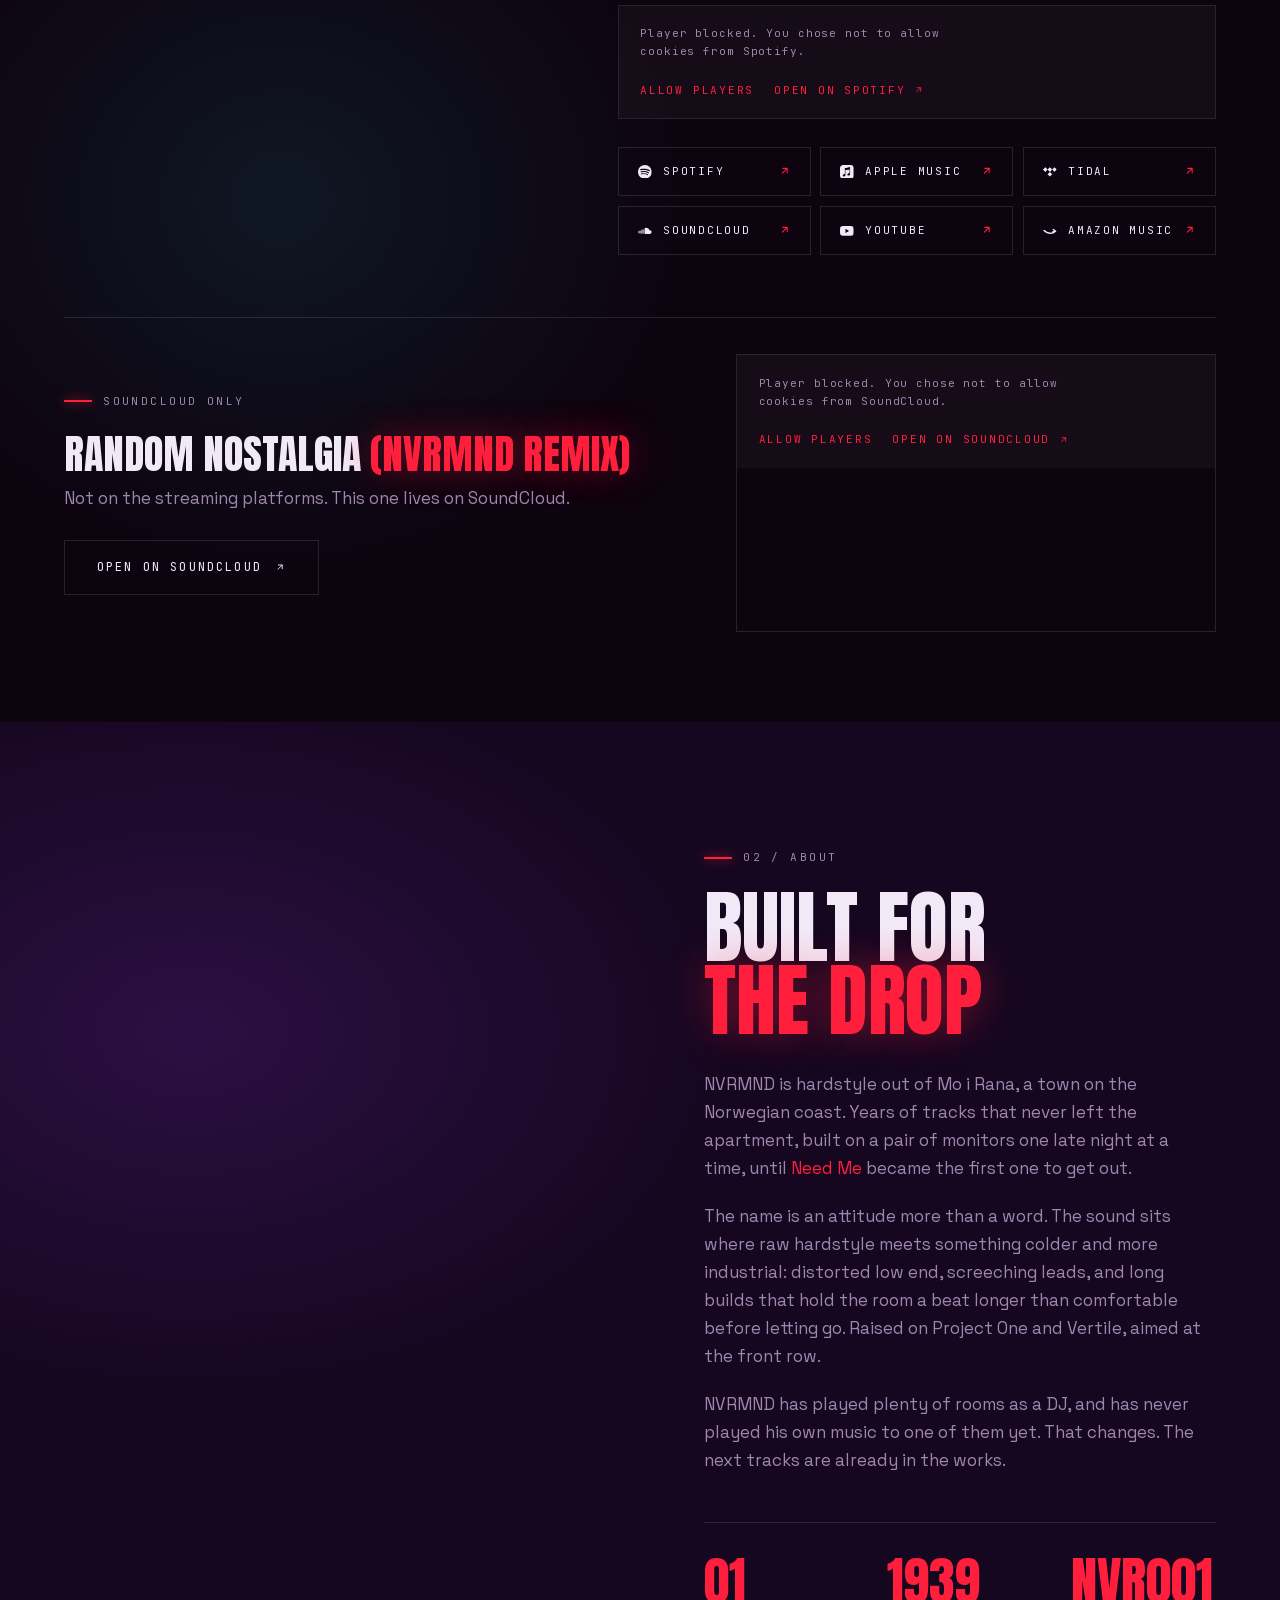
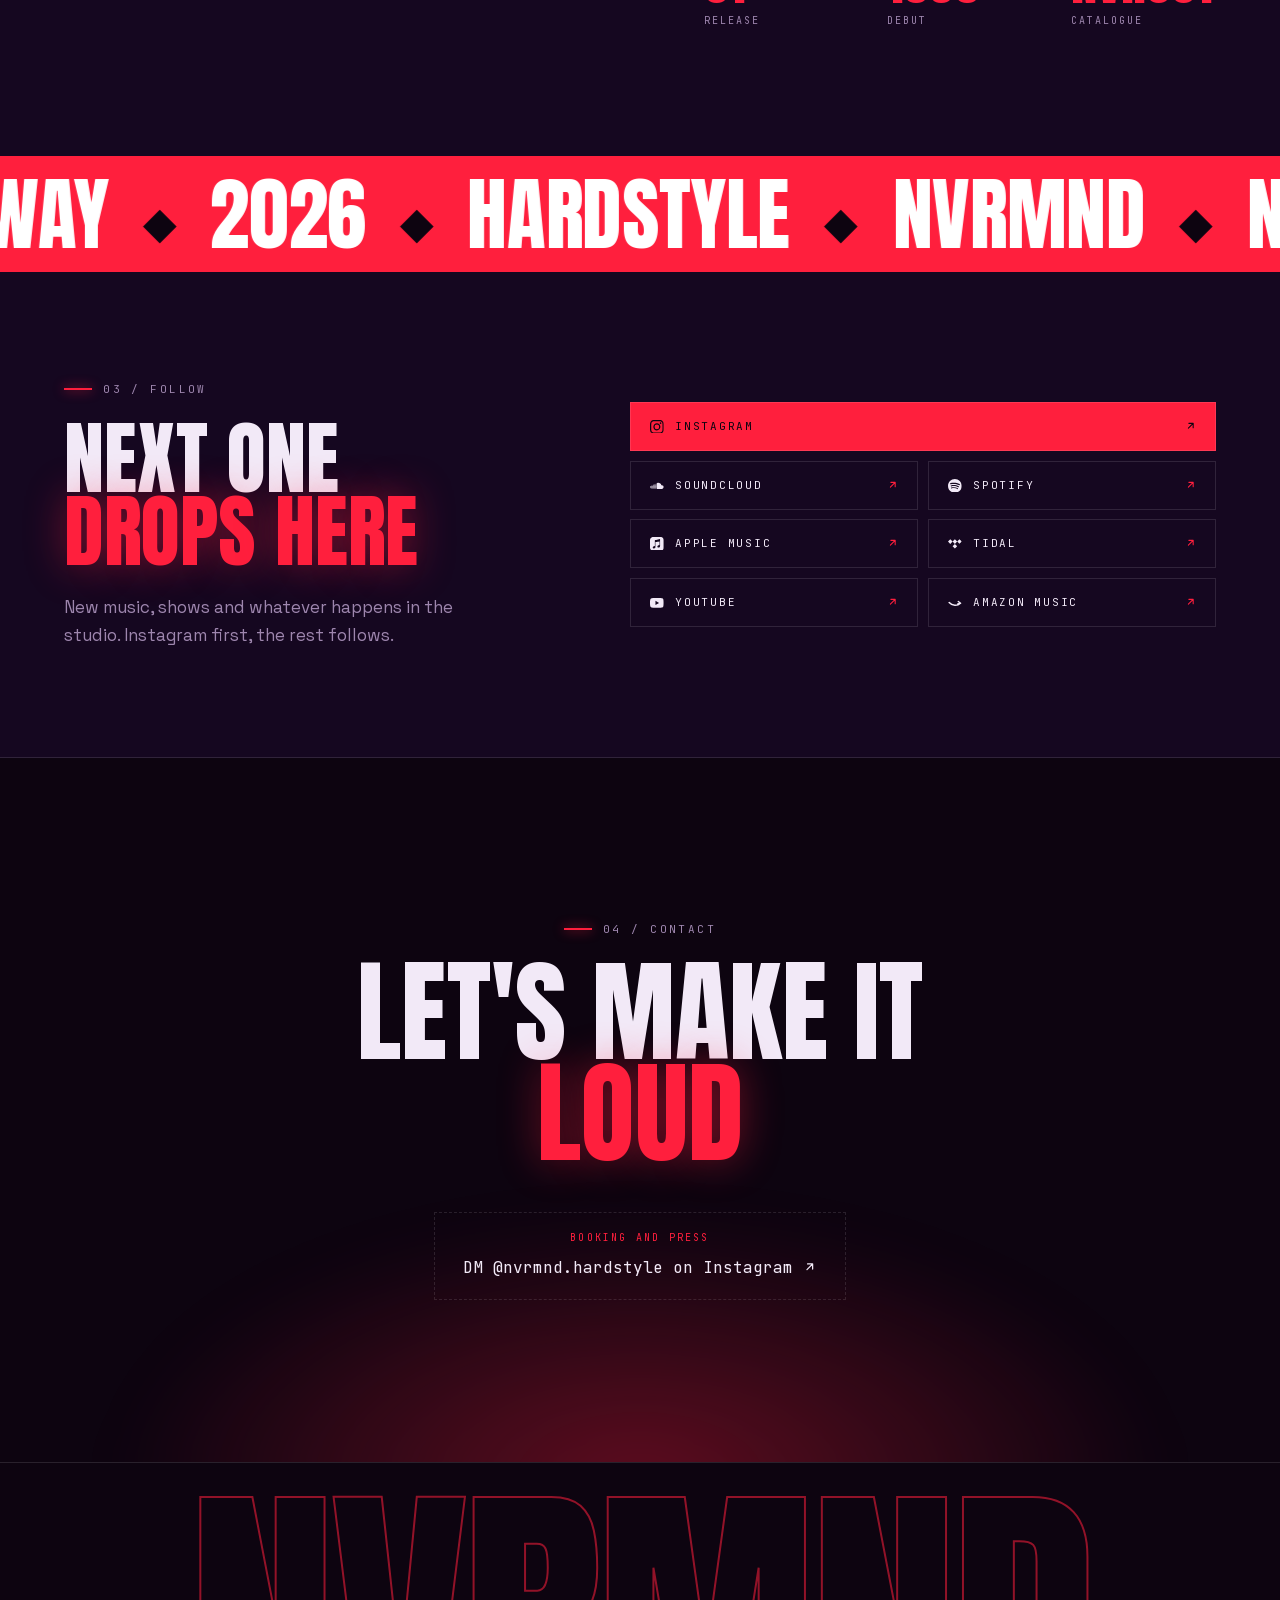
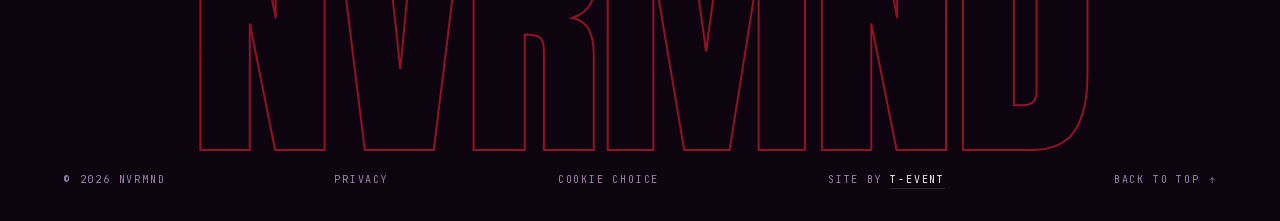
==== commit a3e18409: "Faktalinjen stokkes ikke lenger, og coveret er skarpt på retina Utgivelsesdato og spilletid sto og b" ====
--- a/index.html
+++ b/index.html
@@ -117,7 +117,7 @@
 <link rel="preload" as="font" type="font/woff2" crossorigin href="assets/fonts/anton-400-latin.woff2">
 <link rel="preload" as="font" type="font/woff2" crossorigin href="assets/fonts/jetbrains-mono-variable-latin.woff2">
 <link rel="preload" as="font" type="font/woff2" crossorigin href="assets/fonts/space-grotesk-variable-latin.woff2">
-<link rel="stylesheet" href="css/style.css?v=202609070116">
+<link rel="stylesheet" href="css/style.css?v=202609070124">
 </head>
 <body>
 
@@ -267,23 +267,24 @@
        target="_blank" rel="noopener"
        data-cursor="play" data-reveal data-wipe
        aria-label="Listen to Need Me on Spotify">
-      <!-- WebP der det støttes, JPEG ellers. 1100 px holder for 2x-skjermer
-           når bildet vises i rundt 550 px. Originalen på 1400 brukes bare
-           til deling og strukturerte data. -->
+      <!-- WebP der det støttes, JPEG ellers. Coveret vises i rundt 610 px, så
+           en 2x-skjerm ber om 1215. Derfor finnes 1400 i WebP. JPEG stopper på
+           1100: den varianten hentes bare av nettlesere uten WebP-støtte, og
+           originalen på 513 KiB er for tung å sende dit. -->
       <picture>
         <source type="image/webp"
-                srcset="assets/need-me-600.webp 600w, assets/need-me-1100.webp 1100w"
-                sizes="(max-width: 900px) 90vw, 40vw">
-        <img src="assets/need-me-600.jpg"
-             srcset="assets/need-me-600.jpg 600w, assets/need-me-1100.jpg 1100w"
-             sizes="(max-width: 900px) 90vw, 40vw"
+                srcset="assets/need-me-640.webp 640w, assets/need-me-1100.webp 1100w, assets/need-me-1400.webp 1400w"
+                sizes="(max-width: 900px) 90vw, 42vw">
+        <img src="assets/need-me-640.jpg"
+             srcset="assets/need-me-640.jpg 640w, assets/need-me-1100.jpg 1100w"
+             sizes="(max-width: 900px) 90vw, 42vw"
              alt="Cover art for NVRMND, Need Me"
              width="1100" height="1100" loading="lazy" decoding="async">
       </picture>
     </a>
 
     <div class="featured__info">
-      <p class="label" data-reveal data-delay="1">Debut single <span class="dot">·</span> 28 Aug 2026 <span class="dot">·</span> 2:24</p>
+      <p class="label" data-no-scramble data-reveal data-delay="1">Debut single <span class="dot">·</span> 28 Aug 2026 <span class="dot">·</span> 2:24</p>
       <h3 class="featured__title" data-reveal data-delay="2">Need Me</h3>
       <p class="featured__desc" data-reveal data-delay="3">
         The first one out. A kick tuned until it stopped sounding like a sample,
@@ -529,6 +530,6 @@
   </div>
 </div>
 
-<script src="js/main.js?v=202609070116" defer></script>
+<script src="js/main.js?v=202609070124" defer></script>
 </body>
 </html>
